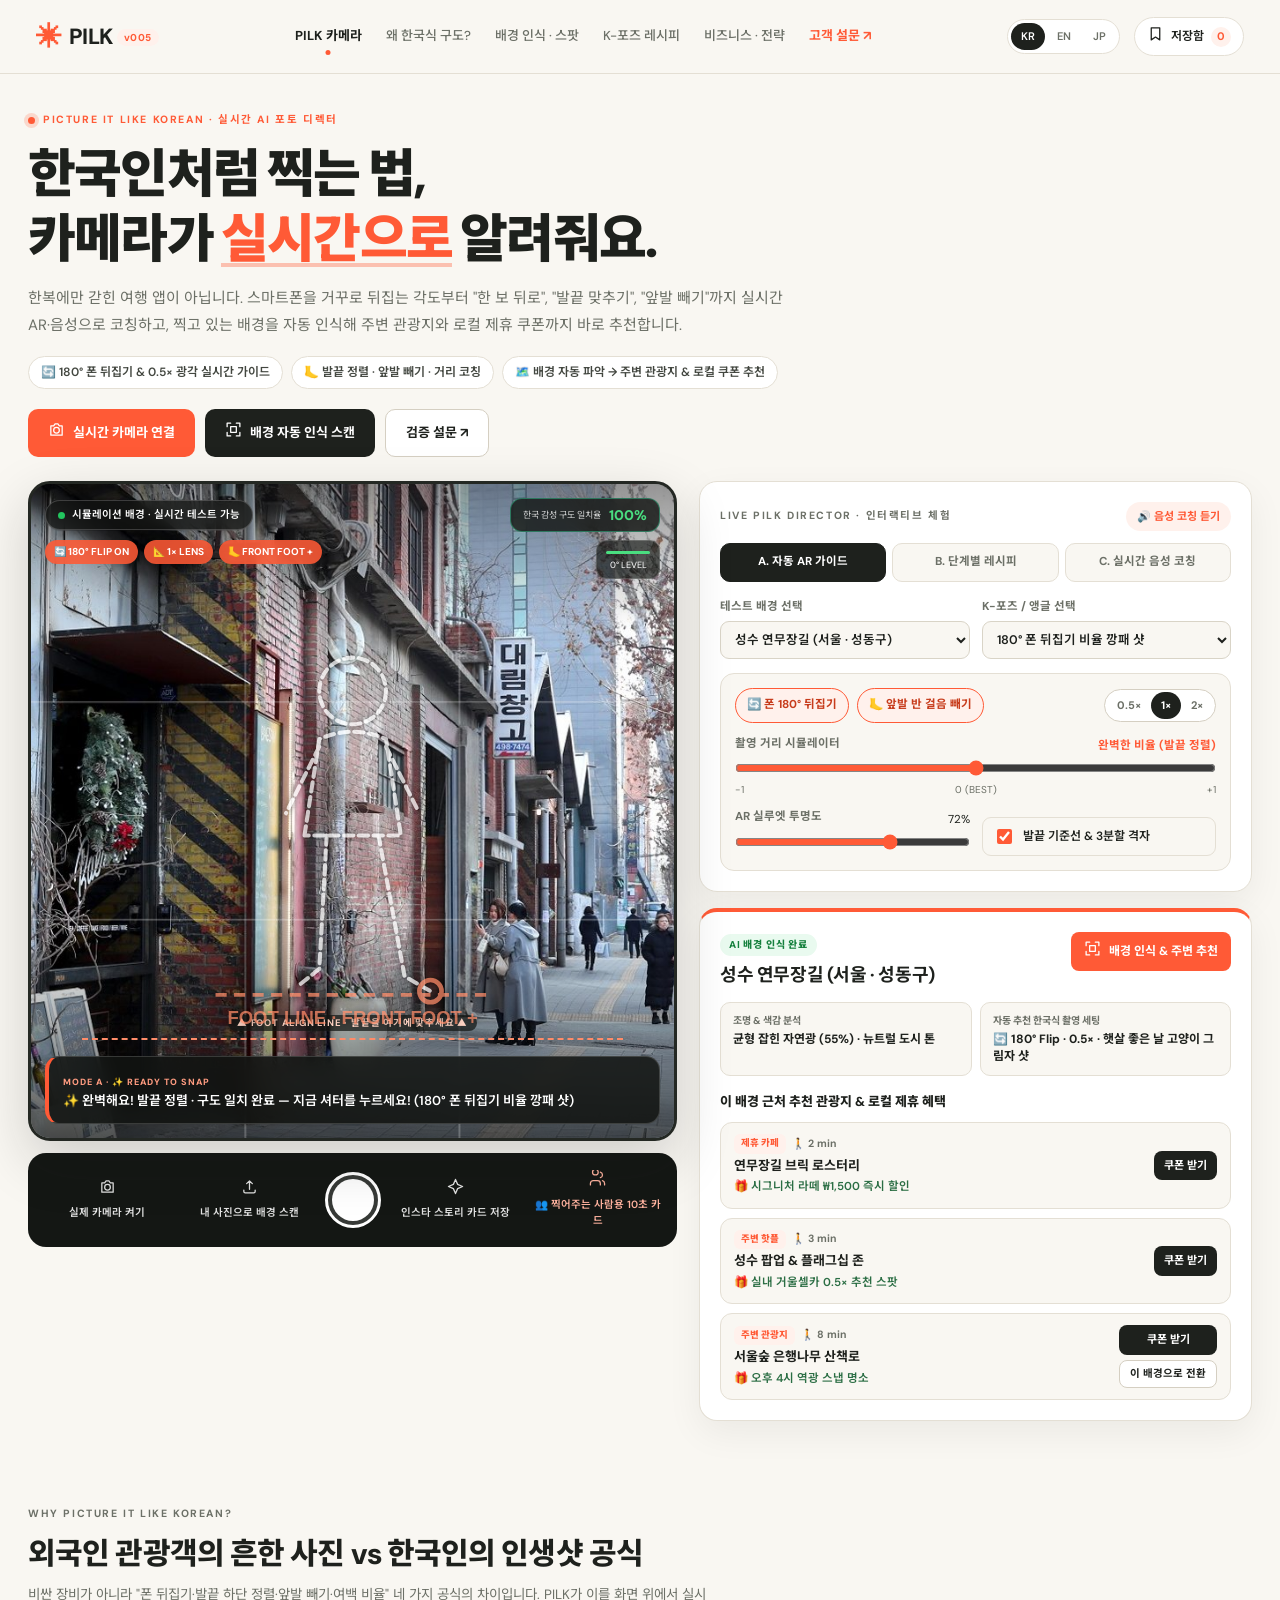
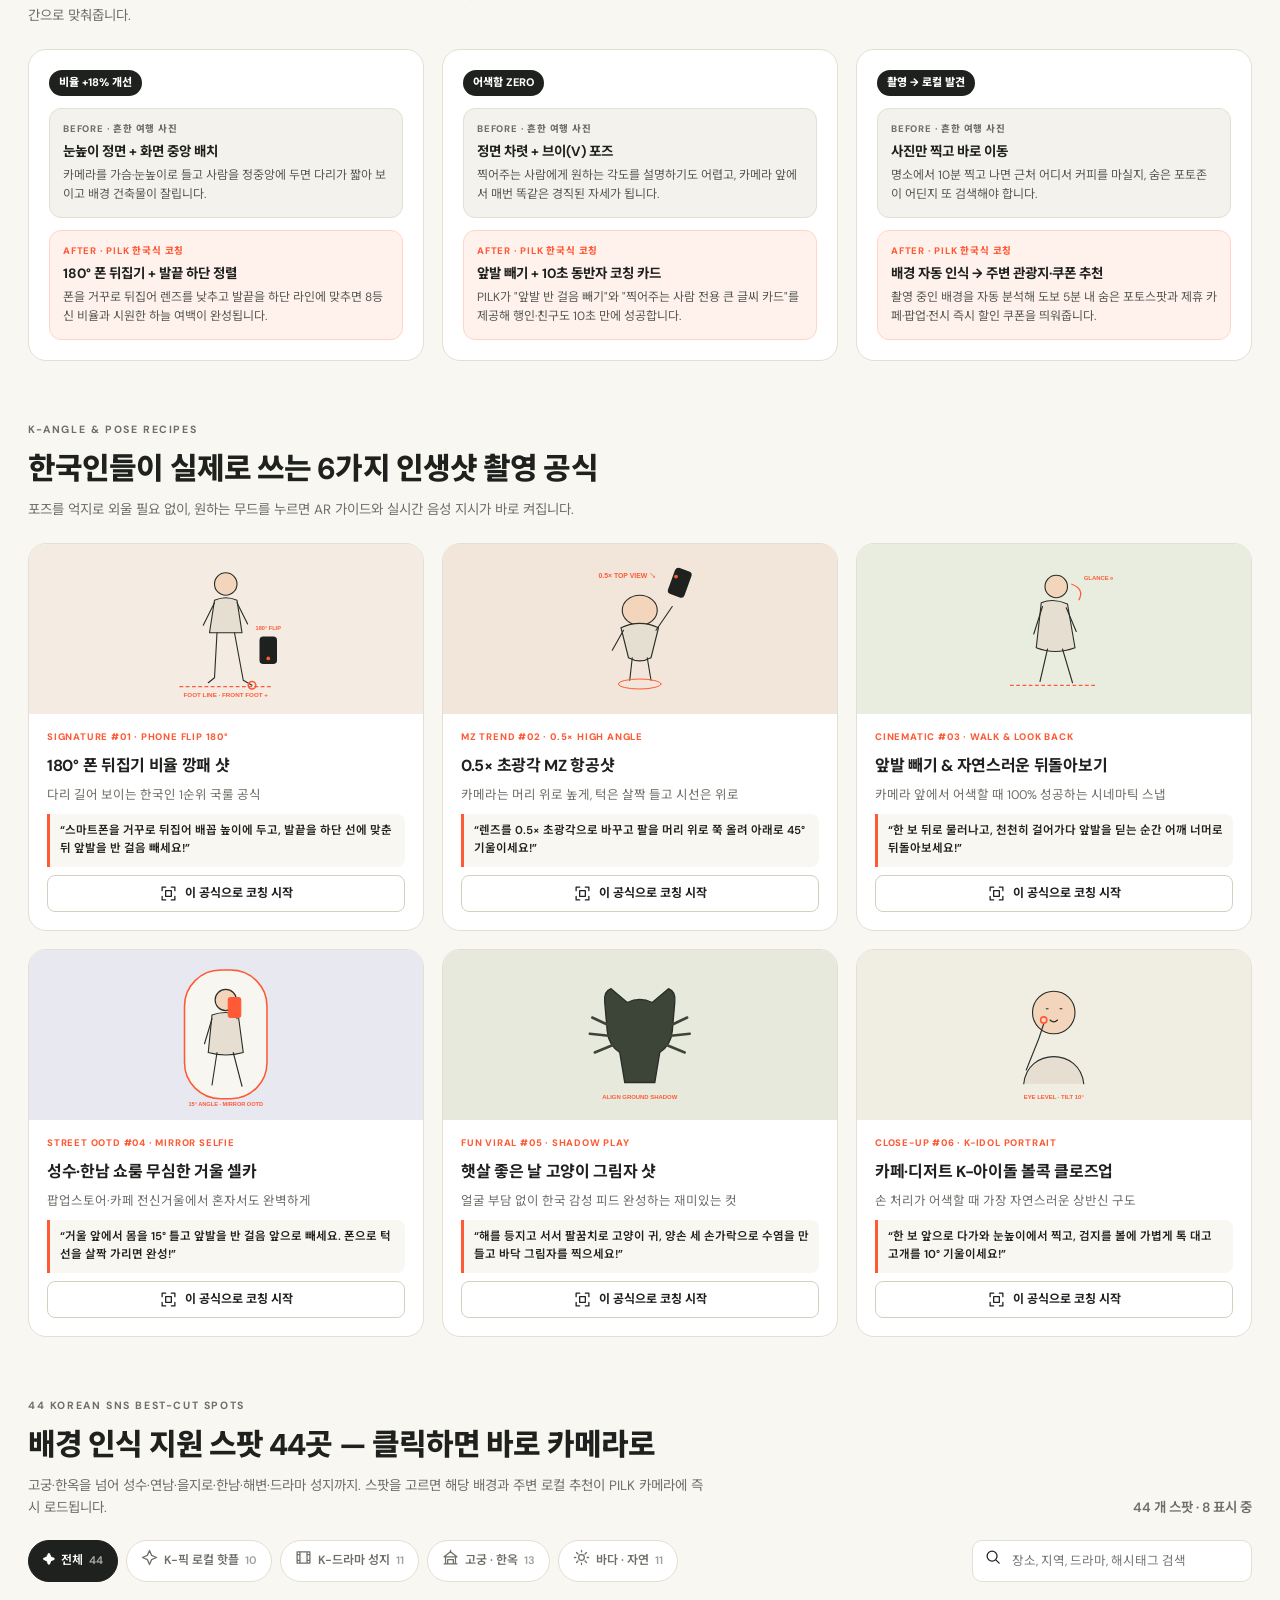
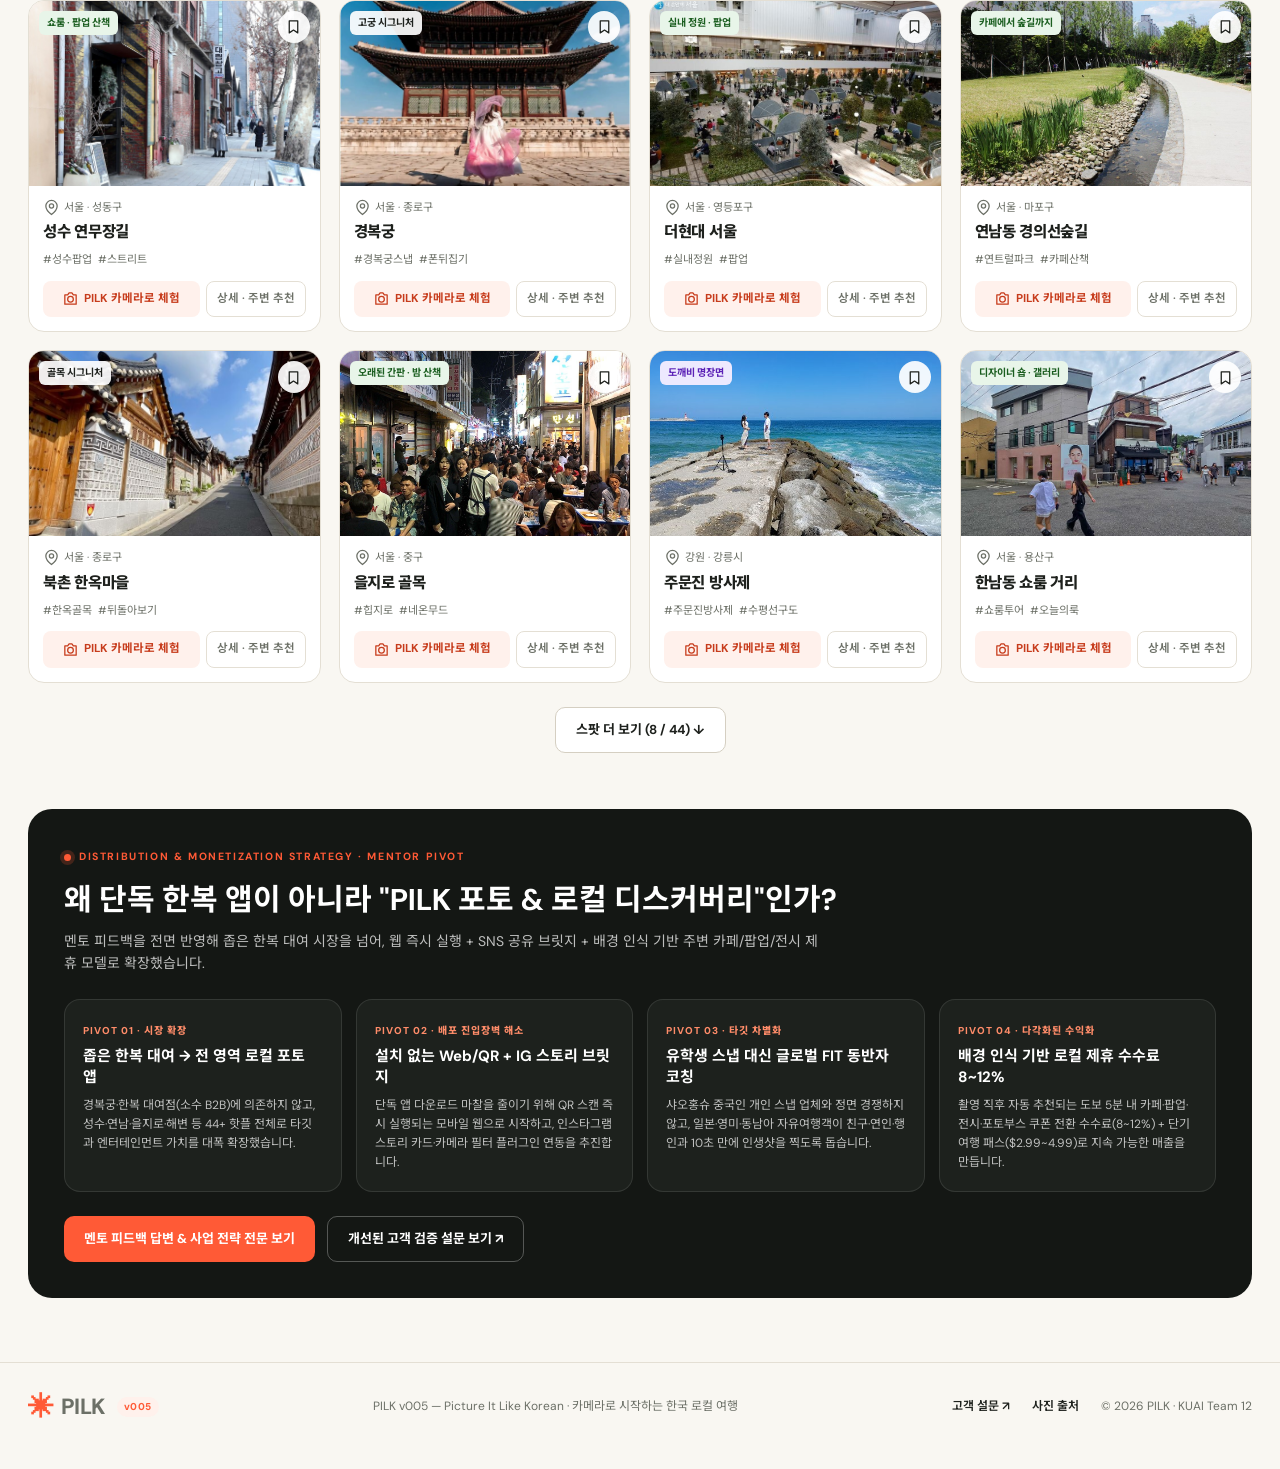
==== v005/index.html @ 1a2bab14 "Add v003, v004, and PILK v005 (mentor feedback pivot)" ====
<!DOCTYPE html>
<html lang="ko">
<head>
  <meta charset="UTF-8">
  <meta name="viewport" content="width=device-width, initial-scale=1">
  <meta name="theme-color" content="#f9f7f2">
  <meta name="description" content="PILK (Picture It Like Korean) — 스마트폰 180° 뒤집기, 한 보 뒤로, 발끝 정렬, 앞발 빼기까지 실시간 AR·음성 코칭 및 배경 자동 인식 기반 주변 관광지·로컬 쿠폰 추천 포토 앱.">
  <title>PILK v005 — Picture It Like Korean · 실시간 한국식 포토 디렉터</title>
  <link rel="preconnect" href="https://fonts.googleapis.com">
  <link rel="preconnect" href="https://fonts.gstatic.com" crossorigin>
  <link href="https://fonts.googleapis.com/css2?family=DM+Sans:wght@400;500;600;700;800&family=Noto+Sans+JP:wght@400;500;600;700&family=Noto+Sans+KR:wght@400;500;600;700;800;900&display=swap" rel="stylesheet">
  <link rel="stylesheet" href="style.css">
</head>
<body>

<header class="header">
  <a href="#" class="brand" aria-label="PILK home">
    <span class="brand-mark">✳</span>
    <span class="brand-text">PILK<span class="brand-version">v005</span></span>
  </a>
  <nav class="desktop-nav" aria-label="Primary">
    <a href="#director" class="active" data-t="navDirector"></a>
    <a href="#compare" data-t="navCompare"></a>
    <a href="#discover" data-t="navDiscover"></a>
    <a href="#recipes" data-t="navRecipes"></a>
    <a href="#ecosystem" data-t="navEcosystem"></a>
    <a href="survey.html" class="nav-accent" data-t="navSurvey"></a>
  </nav>
  <div class="header-right">
    <div class="lang-switch" role="group" aria-label="Language">
      <button type="button" id="lang-ko" class="selected" aria-pressed="true">KR</button>
      <button type="button" id="lang-en" aria-pressed="false">EN</button>
      <button type="button" id="lang-ja" aria-pressed="false">JP</button>
    </div>
    <button type="button" class="saved-btn" id="openSaved">
      <span data-icon="bookmark"></span>
      <span data-t="myFrames"></span>
      <span class="badge-count" id="saveCount">0</span>
    </button>
  </div>
</header>

<main>
  <!-- HERO INTRO -->
  <section class="hero-intro">
    <div class="hero-copy">
      <div class="eyebrow"><span class="dot-live"></span><span data-t="heroEyebrow"></span></div>
      <h1 data-t="heroTitle"></h1>
      <p class="hero-desc" data-t="heroDesc"></p>
      <div class="hero-pills">
        <span class="hero-pill" data-t="heroPitch1"></span>
        <span class="hero-pill" data-t="heroPitch2"></span>
        <span class="hero-pill" data-t="heroPitch3"></span>
      </div>
      <div class="hero-cta-row">
        <button type="button" class="btn primary" id="heroStartCamBtn">
          <span data-icon="camera"></span><span data-t="ctaStartCam"></span>
        </button>
        <button type="button" class="btn dark" id="heroScanBtn">
          <span data-icon="scan"></span><span data-t="ctaScanBg"></span>
        </button>
        <a class="btn outline" href="survey.html" data-t="ctaSurvey"></a>
      </div>
    </div>
  </section>

  <!-- CORE PRODUCT: LIVE PILK CAMERA DIRECTOR & AUTO BACKGROUND SCANNER -->
  <section class="director-section" id="director">
    <div class="director-grid">
      <!-- LEFT: DARK VIEWFINDER STAGE -->
      <div class="viewfinder-wrap">
        <div class="viewfinder-stage" id="viewfinderStage">
          <img id="stageBgImg" src="assets/places/seongsu.jpg" alt="Active Korean spot scene">
          <video id="stageVideo" autoplay playsinline muted></video>

          <!-- 3x3 Grid & Foot Align Line -->
          <div class="vf-grid" id="vfGrid"></div>
          <div class="vf-foot-line" id="vfFootLine">
            <span>▲ FOOT ALIGN LINE · 발끝을 여기에 맞추세요 ▲</span>
          </div>

          <!-- AR Pose Silhouette Overlay -->
          <div class="vf-overlay" id="vfOverlay"></div>

          <!-- AI Scan Laser Animation -->
          <div class="vf-scan-laser hidden" id="vfScanLaser"></div>

          <!-- Top HUD Bar -->
          <div class="vf-top-hud">
            <div class="vf-status-pill" id="vfStatusPill">
              <span class="pulse-dot"></span>
              <span id="vfStatusText" data-t="demoBadge"></span>
            </div>
            <div class="vf-match-pill" id="vfMatchPill">
              <small data-t="kMatchLabel"></small>
              <strong id="vfMatchScore">94%</strong>
            </div>
          </div>

          <!-- Active Camera Setting Chips -->
          <div class="vf-setting-chips">
            <span class="vf-chip" id="vfFlipChip">🔄 180° FLIP ON</span>
            <span class="vf-chip" id="vfLensChip">📐 1× LENS</span>
            <span class="vf-chip" id="vfFootChip">🦶 FRONT FOOT +</span>
          </div>

          <!-- Horizon / Gyro Level Indicator -->
          <div class="vf-leveler" id="vfLeveler" aria-hidden="true">
            <div class="vf-level-bar" id="vfLevelBar"></div>
            <span id="vfTiltReadout">0° LEVEL</span>
          </div>

          <!-- Live Micro-Directive Floating Banner -->
          <div class="vf-directive-bar" id="vfDirectiveBar">
            <span class="vf-dir-tag" id="vfDirTag">LIVE COACH</span>
            <p id="vfDirText"></p>
          </div>

          <!-- Mode B: Step Cards Overlay inside Viewfinder (visible in Mode B) -->
          <div class="vf-mode-b-strip hidden" id="vfModeBStrip"></div>

          <!-- Helper Mode (10-second big card for companion/stranger) -->
          <div class="vf-helper-card hidden" id="vfHelperCard">
            <div class="helper-badge">PILK · 10s PHOTOGRAPHER GUIDE</div>
            <h3 data-t="helperModeTitle"></h3>
            <div class="helper-steps" id="vfHelperSteps"></div>
            <button type="button" class="btn primary" id="closeHelperBtn" data-t="helperModeClose"></button>
          </div>
        </div>

        <!-- Viewfinder Bottom Dock -->
        <div class="vf-dock">
          <button type="button" class="dock-btn" id="toggleCamBtn">
            <span data-icon="camera"></span><span id="toggleCamLabel" data-t="connectCam"></span>
          </button>
          <label class="dock-btn" for="uploadSceneInput">
            <span data-icon="upload"></span><span data-t="uploadBgBtn"></span>
          </label>
          <input type="file" id="uploadSceneInput" accept="image/jpeg,image/png,image/webp" class="sr-only">
          <button type="button" class="shutter-btn" id="shutterBtn" aria-label="Capture photo">
            <span></span>
          </button>
          <button type="button" class="dock-btn" id="exportStoryBtn">
            <span data-icon="spark"></span><span data-t="snapStoryBtn"></span>
          </button>
          <button type="button" class="dock-btn accent" id="helperModeBtn">
            <span data-icon="users"></span><span data-t="helperModeBtn"></span>
          </button>
        </div>
        <p class="vf-privacy-note" id="camErrorMsg" role="status"></p>
      </div>

      <!-- RIGHT: CONTROLS + AUTO BACKGROUND RECOGNITION PANEL -->
      <div class="director-panel">
        <!-- Mode A / B / C Switcher (Never disconnects live camera!) -->
        <div class="panel-card">
          <div class="panel-header-row">
            <span class="eyebrow muted" data-t="studioEyebrow"></span>
            <button type="button" class="mini-btn" id="speakCueBtn" data-t="speakCueBtn"></button>
          </div>
          <div class="mode-tabs" role="tablist">
            <button type="button" class="mode-tab selected" data-mode="A" data-t="modeA"></button>
            <button type="button" class="mode-tab" data-mode="B" data-t="modeB"></button>
            <button type="button" class="mode-tab" data-mode="C" data-t="modeC"></button>
          </div>

          <!-- Quick Scene & Recipe Selectors -->
          <div class="control-row-2">
            <div class="field">
              <label for="quickSceneSelect" data-t="sceneSelectLabel"></label>
              <select id="quickSceneSelect"></select>
            </div>
            <div class="field">
              <label for="recipeSelect" data-t="poseSelectLabel"></label>
              <select id="recipeSelect"></select>
            </div>
          </div>

          <!-- Interactive Korean Framing Simulators (Mentor's Exact Micro-Directives!) -->
          <div class="sim-controls">
            <div class="sim-chip-row">
              <button type="button" class="toggle-chip active" id="btnFlip180">
                🔄 <span data-t="flipToggle"></span>
              </button>
              <button type="button" class="toggle-chip active" id="btnFrontFoot">
                🦶 <span data-t="frontFootToggle"></span>
              </button>
              <div class="lens-group" role="group" aria-label="Lens">
                <button type="button" class="lens-btn" data-lens="0.5×">0.5×</button>
                <button type="button" class="lens-btn selected" data-lens="1×">1×</button>
                <button type="button" class="lens-btn" data-lens="2×">2×</button>
              </div>
            </div>

            <div class="field">
              <div class="label-between">
                <label for="distSlider" data-t="distLabel"></label>
                <span class="dist-status" id="distStatusText"></span>
              </div>
              <input type="range" id="distSlider" min="-1" max="1" step="1" value="0">
              <div class="range-marks">
                <span>−1</span><span>0 (BEST)</span><span>+1</span>
              </div>
            </div>

            <div class="control-row-2 compact">
              <div class="field">
                <div class="label-between">
                  <label for="opacitySlider" data-t="opacityLabel"></label>
                  <span id="opacityVal">72%</span>
                </div>
                <input type="range" id="opacitySlider" min="15" max="100" value="72">
              </div>
              <label class="check-inline">
                <input type="checkbox" id="gridToggle" checked>
                <span data-t="gridLabel"></span>
              </label>
            </div>
          </div>
        </div>

        <!-- AI BACKGROUND RECOGNITION -> NEARBY ATTRACTIONS & LOCAL PARTNER COUPONS -->
        <div class="panel-card scan-card" id="scanCard">
          <div class="scan-card-top">
            <div>
              <span class="scan-badge" id="scanBadge" data-t="scanDetectedBadge"></span>
              <h3 id="scanSpotTitle"></h3>
            </div>
            <button type="button" class="btn primary sm" id="runScanBtn">
              <span data-icon="scan"></span><span data-t="scanNowBtn"></span>
            </button>
          </div>
          <div class="scan-metrics" id="scanMetrics"></div>
          <div class="nearby-block">
            <h4 data-t="scanNearbyTitle"></h4>
            <div class="nearby-list" id="nearbyList"></div>
          </div>
        </div>
      </div>
    </div>
  </section>

  <!-- SECTION 2: BEFORE VS AFTER (WHY KOREAN PHOTO STYLE?) -->
  <section class="section" id="compare">
    <div class="section-head">
      <div>
        <div class="eyebrow muted" data-t="compareEyebrow"></div>
        <h2 data-t="compareTitle"></h2>
        <p data-t="compareDesc"></p>
      </div>
    </div>
    <div class="compare-grid" id="compareGrid"></div>
  </section>

  <!-- SECTION 3: K-ANGLE & POSE RECIPES -->
  <section class="section" id="recipes">
    <div class="section-head">
      <div>
        <div class="eyebrow muted" data-t="recipesEyebrow"></div>
        <h2 data-t="recipesTitle"></h2>
        <p data-t="recipesDesc"></p>
      </div>
    </div>
    <div class="recipe-grid" id="recipeGrid"></div>
  </section>

  <!-- SECTION 4: 44 SCENE-SUPPORTED KOREAN SPOTS -->
  <section class="section" id="discover">
    <div class="section-head">
      <div>
        <div class="eyebrow muted" data-t="discoverEyebrow"></div>
        <h2 data-t="discoverTitle"></h2>
        <p data-t="discoverDesc"></p>
      </div>
      <p class="catalog-meta" id="catalogCount" aria-live="polite"></p>
    </div>

    <div class="filter-bar">
      <div class="filter-chips">
        <button type="button" class="chip selected" data-filter="all">✦ <span data-t="filterAll"></span></button>
        <button type="button" class="chip" data-filter="local"><span data-icon="spark"></span><span data-t="filterLocal"></span></button>
        <button type="button" class="chip" data-filter="drama"><span data-icon="film"></span><span data-t="filterDrama"></span></button>
        <button type="button" class="chip" data-filter="heritage"><span data-icon="palace"></span><span data-t="filterHeritage"></span></button>
        <button type="button" class="chip" data-filter="nature"><span data-icon="sun"></span><span data-t="filterNature"></span></button>
      </div>
      <label class="search-box">
        <span data-icon="search"></span>
        <input id="searchInput" type="search" data-placeholder="searchPlaceholder">
      </label>
    </div>

    <div class="spot-grid" id="spotGrid"></div>
    <div class="load-more-wrap">
      <button type="button" class="btn outline" id="loadMoreBtn"></button>
    </div>
    <div class="empty-state hidden" id="emptySearch" data-t="emptySearch"></div>
  </section>

  <!-- SECTION 5: MENTOR PIVOT & BUSINESS ECOSYSTEM -->
  <section class="section" id="ecosystem">
    <div class="eco-banner">
      <div class="eco-head">
        <div class="eyebrow"><span class="dot-live"></span><span data-t="ecoEyebrow"></span></div>
        <h2 data-t="ecoTitle"></h2>
        <p data-t="ecoDesc"></p>
      </div>
      <div class="eco-cards" id="ecoCards"></div>
      <div class="eco-actions">
        <button type="button" class="btn primary" id="openStrategyModalBtn" data-t="ecoBtnDoc"></button>
        <a class="btn outline" href="survey.html" data-t="ecoBtnSurvey"></a>
      </div>
    </div>
  </section>
</main>

<footer>
  <a class="brand" href="#"><span class="brand-mark">✳</span> PILK<span class="brand-version">v005</span></a>
  <span class="footer-note" data-t="footerLine"></span>
  <div class="footer-links">
    <a href="survey.html" data-t="navSurvey"></a>
    <button type="button" id="openCreditsBtn" data-t="creditsBtn"></button>
    <span>© 2026 PILK · KUAI Team 12</span>
  </div>
</footer>

<nav class="mobile-nav" aria-label="Mobile Navigation">
  <a href="#director"><span data-icon="camera"></span><span>PILK</span></a>
  <a href="#discover"><span data-icon="search"></span><span data-t="filterAll"></span></a>
  <button type="button" id="mobileScanBtn" class="mobile-cta"><span data-icon="scan"></span><span>SCAN</span></button>
  <a href="#recipes"><span data-icon="spark"></span><span>K-POSE</span></a>
  <a href="survey.html"><span data-icon="check"></span><span>SURVEY</span></a>
</nav>

<dialog id="modal">
  <button type="button" class="modal-close" id="closeModal" aria-label="Close">✕</button>
  <div id="modalContent"></div>
</dialog>

<div id="toast" role="status" aria-live="polite"></div>

<script src="spots-data.js"></script>
<script src="pilk-data.js"></script>
<script src="app.js"></script>
</body>
</html>
---- v005/style.css ----
/* PILK v005 — Picture It Like Korean (Camera-First Editorial UI) */
:root {
  --bg: #f9f7f2;
  --surface: #ffffff;
  --surface-soft: #f2efe7;
  --dark: #141714;
  --dark-card: #1d211d;
  --ink: #1e211d;
  --muted: #6c7067;
  --line: #e4dfd4;
  --coral: #ff5a36;
  --coral-hover: #e54724;
  --coral-soft: #fff1ec;
  --mint: #22c55e;
  --mint-soft: #e9faef;
  --radius: 18px;
  --shadow: 0 12px 36px rgba(20, 23, 20, 0.06);
}

* { box-sizing: border-box; }
html { scroll-behavior: smooth; scroll-padding-top: 84px; }
body {
  margin: 0;
  background: var(--bg);
  color: var(--ink);
  font-family: 'DM Sans', 'Noto Sans KR', 'Noto Sans JP', -apple-system, BlinkMacSystemFont, sans-serif;
  font-size: 14px;
  line-height: 1.6;
  -webkit-font-smoothing: antialiased;
}
button, input, select { font: inherit; color: inherit; }
button { border: 0; background: none; cursor: pointer; }
a { color: inherit; text-decoration: none; }
:focus-visible { outline: 2px solid var(--coral); outline-offset: 3px; }
.hidden { display: none !important; }
.sr-only {
  position: absolute !important; width: 1px; height: 1px;
  overflow: hidden; clip: rect(0, 0, 0, 0); white-space: nowrap;
}

svg.icon {
  width: 17px; height: 17px; fill: none; stroke: currentColor;
  stroke-width: 1.8; stroke-linecap: round; stroke-linejoin: round;
  flex-shrink: 0;
}

/* HEADER */
.header {
  position: sticky; top: 0; z-index: 30;
  height: 74px; padding: 0 36px;
  background: rgba(249, 247, 242, 0.92);
  backdrop-filter: blur(12px);
  border-bottom: 1px solid var(--line);
  display: flex; align-items: center; justify-content: space-between; gap: 20px;
}
.brand {
  display: inline-flex; align-items: center; gap: 8px;
  font-size: 22px; font-weight: 800; letter-spacing: -0.8px; white-space: nowrap;
}
.brand-mark { color: var(--coral); font-size: 26px; line-height: 1; }
.brand-version {
  font-size: 10px; font-weight: 700; letter-spacing: 0.4px;
  background: var(--coral-soft); color: var(--coral);
  padding: 2px 7px; border-radius: 99px; margin-left: 5px; vertical-align: middle;
}
.desktop-nav { display: flex; align-items: center; gap: 24px; }
.desktop-nav a {
  font-size: 13px; font-weight: 500; color: var(--muted);
  padding: 6px 0; position: relative; transition: color 0.15s;
}
.desktop-nav a:hover, .desktop-nav a.active { color: var(--ink); font-weight: 700; }
.desktop-nav a.active::after {
  content: ''; position: absolute; left: 50%; bottom: -2px; transform: translateX(-50%);
  width: 5px; height: 5px; border-radius: 50%; background: var(--coral);
}
.desktop-nav a.nav-accent { color: var(--coral); font-weight: 700; }

.header-right { display: flex; align-items: center; gap: 14px; }
.lang-switch {
  display: flex; border: 1px solid var(--line); border-radius: 99px;
  padding: 3px; background: var(--surface); gap: 2px;
}
.lang-switch button {
  font-size: 11px; font-weight: 600; padding: 5px 10px;
  border-radius: 99px; color: var(--muted);
}
.lang-switch button.selected { background: var(--ink); color: #fff; }
.saved-btn {
  display: inline-flex; align-items: center; gap: 7px;
  padding: 7px 12px; border-radius: 99px;
  background: var(--surface); border: 1px solid var(--line);
  font-size: 12px; font-weight: 600;
}
.badge-count {
  min-width: 20px; height: 20px; border-radius: 99px;
  background: var(--coral-soft); color: var(--coral);
  display: grid; place-items: center; font-size: 11px; font-weight: 700; padding: 0 5px;
}

/* MAIN CONTAINER */
main { max-width: 1320px; margin: 0 auto; padding: 0 28px 64px; }

/* BUTTONS */
.btn {
  display: inline-flex; align-items: center; justify-content: center; gap: 8px;
  padding: 12px 20px; border-radius: 10px; font-size: 13px; font-weight: 700;
  transition: transform 0.15s, background 0.15s, border-color 0.15s; white-space: nowrap;
}
.btn:hover { transform: translateY(-1px); }
.btn.sm { padding: 8px 13px; font-size: 12px; border-radius: 8px; }
.btn.primary { background: var(--coral); color: #fff; }
.btn.primary:hover { background: var(--coral-hover); }
.btn.dark { background: var(--ink); color: #fff; }
.btn.dark:hover { background: #2d322c; }
.btn.outline { background: var(--surface); border: 1px solid #d5cfc2; color: var(--ink); }
.btn.outline:hover { border-color: var(--ink); }
.mini-btn {
  font-size: 11px; font-weight: 700; color: var(--coral);
  background: var(--coral-soft); padding: 6px 11px; border-radius: 99px;
}

/* EYEBROW & HEADINGS */
.eyebrow {
  display: inline-flex; align-items: center; gap: 8px;
  font-size: 10.5px; font-weight: 700; letter-spacing: 1.6px;
  color: var(--coral); text-transform: uppercase;
}
.eyebrow.muted { color: var(--muted); }
.dot-live {
  width: 7px; height: 7px; border-radius: 50%; background: var(--coral);
  box-shadow: 0 0 0 4px rgba(255, 90, 54, 0.2);
}

/* HERO INTRO */
.hero-intro { padding: 34px 0 24px; }
.hero-copy { max-width: 880px; }
.hero-copy h1 {
  font-size: clamp(32px, 4.2vw, 52px); font-weight: 900;
  line-height: 1.24; letter-spacing: -1.8px; margin: 12px 0 14px;
}
.hero-copy h1 em {
  font-style: normal; color: var(--coral);
  text-decoration: underline; text-decoration-color: rgba(255, 90, 54, 0.35);
  text-underline-offset: 6px; text-decoration-thickness: 4px;
}
.hero-desc {
  color: var(--muted); font-size: 15px; line-height: 1.75; margin: 0 0 18px; max-width: 760px;
}
.hero-pills { display: flex; flex-wrap: wrap; gap: 8px; margin-bottom: 20px; }
.hero-pill {
  background: var(--surface); border: 1px solid var(--line);
  padding: 6px 12px; border-radius: 99px; font-size: 12px; font-weight: 600; color: #434740;
}
.hero-cta-row { display: flex; flex-wrap: wrap; gap: 10px; }

/* CORE DIRECTOR STUDIO */
.director-section { padding-bottom: 24px; }
.director-grid {
  display: grid; grid-template-columns: minmax(0, 1.08fr) minmax(0, 0.92fr);
  gap: 22px; align-items: start;
}

/* VIEWFINDER STAGE */
.viewfinder-wrap { position: sticky; top: 90px; }
.viewfinder-stage {
  position: relative; width: 100%; aspect-ratio: 4 / 5; max-height: 660px;
  border-radius: 22px; overflow: hidden; background: var(--dark);
  box-shadow: 0 20px 55px rgba(20, 23, 20, 0.18);
  border: 3px solid #242823;
}
.viewfinder-stage > img,
.viewfinder-stage > video {
  position: absolute; inset: 0; width: 100%; height: 100%;
  object-fit: cover; transition: transform 0.25s ease;
}
.viewfinder-stage > video { display: none; }
.viewfinder-stage::after {
  content: ''; position: absolute; inset: 0; pointer-events: none;
  background: linear-gradient(180deg, rgba(0,0,0,0.42) 0%, transparent 22%, transparent 68%, rgba(0,0,0,0.68) 100%);
}

/* Grid & Foot Line */
.vf-grid {
  position: absolute; inset: 0; z-index: 2; pointer-events: none;
  background:
    linear-gradient(to right, transparent 33.1%, rgba(255,255,255,0.28) 33.3%, transparent 33.6%, transparent 66.4%, rgba(255,255,255,0.28) 66.6%, transparent 66.9%),
    linear-gradient(to bottom, transparent 33.1%, rgba(255,255,255,0.28) 33.3%, transparent 33.6%, transparent 66.4%, rgba(255,255,255,0.28) 66.6%, transparent 66.9%);
}
.vf-foot-line {
  position: absolute; left: 8%; right: 8%; bottom: 15%; z-index: 3;
  border-bottom: 2px dashed #ff8c69; text-align: center; pointer-events: none;
  padding-bottom: 5px;
}
.vf-foot-line span {
  background: rgba(20, 23, 20, 0.72); color: #ffd4c4;
  padding: 2px 9px; border-radius: 99px; font-size: 9.5px; font-weight: 700; letter-spacing: 0.8px;
}

/* AR Overlay */
.vf-overlay {
  position: absolute; left: 16%; right: 16%; top: 18%; bottom: 14%;
  z-index: 3; pointer-events: none; opacity: 0.72;
  transition: transform 0.25s ease, opacity 0.15s ease;
}
.vf-overlay svg { width: 100%; height: 100%; filter: drop-shadow(0 0 3px rgba(0,0,0,0.65)); }

/* AI Scan Laser */
.vf-scan-laser {
  position: absolute; left: 0; right: 0; height: 4px; z-index: 6;
  background: linear-gradient(90deg, transparent, #34d399, #ff5a36, #34d399, transparent);
  box-shadow: 0 0 24px 6px rgba(52, 211, 153, 0.55);
  animation: scanSweep 1.1s ease-in-out infinite;
}
@keyframes scanSweep {
  0% { top: 6%; }
  50% { top: 90%; }
  100% { top: 6%; }
}

/* Top HUD */
.vf-top-hud {
  position: absolute; top: 14px; left: 14px; right: 14px; z-index: 5;
  display: flex; align-items: center; justify-content: space-between; gap: 10px;
}
.vf-status-pill {
  display: inline-flex; align-items: center; gap: 7px;
  background: rgba(18, 20, 18, 0.72); backdrop-filter: blur(8px);
  color: #fff; font-size: 10.5px; font-weight: 600;
  padding: 6px 12px; border-radius: 99px; border: 1px solid rgba(255,255,255,0.18);
}
.pulse-dot {
  width: 7px; height: 7px; border-radius: 50%; background: var(--mint);
}
.vf-match-pill {
  background: rgba(18, 20, 18, 0.8); backdrop-filter: blur(8px);
  color: #fff; padding: 5px 12px; border-radius: 12px;
  border: 1px solid rgba(52, 211, 153, 0.45);
  display: flex; align-items: center; gap: 8px;
}
.vf-match-pill small { font-size: 9px; opacity: 0.8; }
.vf-match-pill strong { font-size: 14px; color: #4ade80; font-weight: 800; }
.vf-match-pill.warn { border-color: rgba(255, 165, 76, 0.65); }
.vf-match-pill.warn strong { color: #fbbf24; }

/* Setting Chips */
.vf-setting-chips {
  position: absolute; top: 56px; left: 14px; z-index: 5;
  display: flex; flex-wrap: wrap; gap: 6px;
}
.vf-chip {
  font-size: 10px; font-weight: 700; padding: 4px 9px; border-radius: 99px;
  background: rgba(255, 90, 54, 0.88); color: #fff;
  backdrop-filter: blur(6px);
}
.vf-chip.off { background: rgba(255, 255, 255, 0.16); color: rgba(255,255,255,0.8); }

/* Tilt Leveler */
.vf-leveler {
  position: absolute; right: 14px; top: 56px; z-index: 5;
  background: rgba(18, 20, 18, 0.65); border: 1px solid rgba(255,255,255,0.18);
  border-radius: 10px; padding: 6px 9px; color: #fff; font-size: 9px; text-align: center;
}
.vf-level-bar {
  width: 44px; height: 3px; background: #4ade80; border-radius: 99px;
  margin: 4px auto; transition: transform 0.2s ease, background 0.2s ease;
}

/* Live Micro-Directive Bar */
.vf-directive-bar {
  position: absolute; left: 14px; right: 14px; bottom: 14px; z-index: 5;
  background: rgba(18, 20, 18, 0.86); backdrop-filter: blur(10px);
  border: 1px solid rgba(255, 255, 255, 0.16); border-left: 4px solid var(--coral);
  border-radius: 14px; padding: 12px 14px; color: #fff;
}
.vf-dir-tag {
  display: inline-block; font-size: 9px; font-weight: 800; letter-spacing: 1px;
  color: #ff9c80; margin-bottom: 3px;
}
.vf-directive-bar p { margin: 0; font-size: 13px; font-weight: 600; line-height: 1.45; }

/* Mode B Overlay Strip */
.vf-mode-b-strip {
  position: absolute; left: 14px; right: 14px; bottom: 88px; z-index: 5;
  display: grid; grid-template-columns: repeat(3, 1fr); gap: 8px;
}
.vf-step-card {
  background: rgba(255, 255, 255, 0.94); color: var(--ink);
  border-radius: 10px; padding: 8px 9px; font-size: 10.5px; line-height: 1.4;
}
.vf-step-card b { display: block; color: var(--coral); font-size: 9.5px; margin-bottom: 2px; }

/* Helper Mode Full Overlay */
.vf-helper-card {
  position: absolute; inset: 0; z-index: 8;
  background: #141714f7; color: #fff; padding: 28px 22px;
  display: flex; flex-direction: column; justify-content: center; align-items: center; text-align: center;
  gap: 16px;
}
.helper-badge {
  background: var(--coral); color: #fff; font-size: 11px; font-weight: 800;
  padding: 5px 12px; border-radius: 99px; letter-spacing: 1px;
}
.vf-helper-card h3 { margin: 0; font-size: 20px; line-height: 1.35; }
.helper-steps {
  width: 100%; background: rgba(255,255,255,0.08); border: 1px solid rgba(255,255,255,0.18);
  border-radius: 16px; padding: 18px; text-align: left;
  font-size: 16px; font-weight: 700; line-height: 1.8; white-space: pre-line;
}

/* Viewfinder Bottom Dock */
.vf-dock {
  margin-top: 12px; background: var(--dark); color: #fff;
  border-radius: 18px; padding: 10px 12px;
  display: grid; grid-template-columns: 1fr 1fr auto 1fr 1fr; align-items: center; gap: 8px;
}
.dock-btn {
  display: flex; flex-direction: column; align-items: center; justify-content: center; gap: 4px;
  font-size: 10.5px; font-weight: 600; color: rgba(255,255,255,0.88);
  padding: 7px 4px; border-radius: 10px; text-align: center; cursor: pointer;
  transition: background 0.15s;
}
.dock-btn:hover { background: rgba(255,255,255,0.1); }
.dock-btn.accent { color: #ffb39f; }
.shutter-btn {
  width: 56px; height: 56px; border-radius: 50%;
  border: 3px solid #fff; padding: 4px; background: rgba(255,255,255,0.15);
  transition: transform 0.12s;
}
.shutter-btn span { display: block; width: 100%; height: 100%; border-radius: 50%; background: #fff; }
.shutter-btn:active { transform: scale(0.92); }
.vf-privacy-note {
  margin: 8px 4px 0; font-size: 11.5px; color: var(--coral); min-height: 16px;
}

/* RIGHT DIRECTOR PANEL */
.director-panel { display: grid; gap: 16px; }
.panel-card {
  background: var(--surface); border: 1px solid var(--line);
  border-radius: var(--radius); padding: 20px; box-shadow: var(--shadow);
}
.panel-header-row {
  display: flex; align-items: center; justify-content: space-between; gap: 10px; margin-bottom: 12px;
}
.mode-tabs {
  display: grid; grid-template-columns: repeat(3, 1fr); gap: 6px; margin-bottom: 16px;
}
.mode-tab {
  border: 1px solid var(--line); border-radius: 10px; padding: 9px 6px;
  font-size: 11.5px; font-weight: 700; color: var(--muted); background: var(--bg);
  text-align: center; transition: all 0.15s;
}
.mode-tab.selected { background: var(--ink); color: #fff; border-color: var(--ink); }

.control-row-2 { display: grid; grid-template-columns: 1fr 1fr; gap: 12px; margin-bottom: 14px; }
.control-row-2.compact { align-items: end; margin-bottom: 0; margin-top: 10px; }
.field label { display: block; font-size: 11.5px; font-weight: 700; color: var(--muted); margin-bottom: 5px; }
.field select {
  width: 100%; padding: 9px 10px; border-radius: 9px;
  border: 1px solid #d9d4c7; background: var(--bg); font-size: 12.5px; font-weight: 600;
}
.field input[type="range"] { width: 100%; accent-color: var(--coral); margin: 2px 0; cursor: pointer; }
.label-between { display: flex; justify-content: space-between; align-items: center; font-size: 11.5px; }
.dist-status { font-weight: 700; color: var(--coral); font-size: 11.5px; }
.range-marks { display: flex; justify-content: space-between; font-size: 10px; color: var(--muted); }
.check-inline {
  display: flex; align-items: center; gap: 8px;
  font-size: 12px; font-weight: 600; color: var(--ink); padding: 8px 10px;
  background: var(--bg); border-radius: 9px; border: 1px solid var(--line); cursor: pointer;
}
.check-inline input { accent-color: var(--coral); width: 15px; height: 15px; }

.sim-controls {
  background: var(--bg); border: 1px solid var(--line);
  border-radius: 14px; padding: 14px;
}
.sim-chip-row { display: flex; flex-wrap: wrap; align-items: center; gap: 8px; margin-bottom: 12px; }
.toggle-chip {
  padding: 7px 11px; border-radius: 99px; font-size: 11.5px; font-weight: 700;
  border: 1px solid #d5cfc2; background: var(--surface); color: var(--muted);
}
.toggle-chip.active { background: var(--coral-soft); border-color: var(--coral); color: #c73c1c; }
.lens-group {
  margin-left: auto; display: flex; background: var(--surface);
  border: 1px solid #d5cfc2; border-radius: 99px; padding: 2px;
}
.lens-btn { padding: 5px 10px; border-radius: 99px; font-size: 11px; font-weight: 700; color: var(--muted); }
.lens-btn.selected { background: var(--ink); color: #fff; }

/* AI SCENE SCAN & NEARBY RECOMMENDATIONS CARD */
.scan-card { border-top: 4px solid var(--coral); }
.scan-card-top {
  display: flex; align-items: flex-start; justify-content: space-between; gap: 12px; margin-bottom: 12px;
}
.scan-badge {
  display: inline-block; font-size: 10px; font-weight: 800; letter-spacing: 0.8px;
  background: var(--mint-soft); color: #15803d; padding: 3px 9px; border-radius: 99px; margin-bottom: 5px;
}
.scan-card-top h3 { margin: 0; font-size: 18px; letter-spacing: -0.4px; }
.scan-metrics {
  display: grid; grid-template-columns: 1fr 1fr; gap: 8px; margin-bottom: 16px;
}
.metric-box {
  background: var(--bg); border: 1px solid var(--line); border-radius: 10px; padding: 10px 12px;
}
.metric-box small { display: block; font-size: 10px; color: var(--muted); font-weight: 700; margin-bottom: 2px; }
.metric-box b { font-size: 12px; color: var(--ink); line-height: 1.4; display: block; }

.nearby-block h4 { margin: 0 0 10px; font-size: 13px; font-weight: 800; color: var(--ink); }
.nearby-list { display: grid; gap: 9px; }
.nearby-item {
  display: flex; align-items: center; justify-content: space-between; gap: 10px;
  background: var(--bg); border: 1px solid var(--line); border-radius: 12px; padding: 11px 13px;
}
.nearby-meta { min-width: 0; }
.nearby-top-line { display: flex; align-items: center; gap: 6px; flex-wrap: wrap; margin-bottom: 2px; }
.nearby-cat {
  font-size: 9.5px; font-weight: 800; padding: 2px 7px; border-radius: 6px;
  background: var(--coral-soft); color: var(--coral);
}
.nearby-walk { font-size: 10.5px; font-weight: 700; color: var(--muted); }
.nearby-item b { display: block; font-size: 13px; }
.nearby-deal { font-size: 11.5px; color: #2b6e44; font-weight: 600; margin-top: 2px; }
.nearby-actions { display: flex; flex-direction: column; gap: 5px; flex-shrink: 0; }
.coupon-btn {
  padding: 6px 10px; border-radius: 8px; font-size: 11px; font-weight: 700;
  background: var(--ink); color: #fff; white-space: nowrap;
}
.coupon-btn.claimed { background: var(--mint-soft); color: #15803d; border: 1px solid #86efac; }
.switch-spot-btn {
  padding: 5px 10px; border-radius: 8px; font-size: 10.5px; font-weight: 700;
  background: var(--surface); border: 1px solid #d5cfc2; color: var(--ink); white-space: nowrap;
}

/* SECTIONS */
.section { padding-top: 56px; }
.section-head {
  display: flex; justify-content: space-between; align-items: flex-end; gap: 18px;
  flex-wrap: wrap; margin-bottom: 22px;
}
.section-head h2 {
  font-size: clamp(22px, 2.5vw, 30px); font-weight: 800; letter-spacing: -0.9px; margin: 6px 0 6px;
}
.section-head p { margin: 0; color: var(--muted); font-size: 13.5px; max-width: 680px; }

/* BEFORE VS AFTER */
.compare-grid { display: grid; grid-template-columns: repeat(3, 1fr); gap: 18px; }
.compare-card {
  background: var(--surface); border: 1px solid var(--line); border-radius: var(--radius);
  padding: 20px; display: flex; flex-direction: column; gap: 12px;
}
.compare-metric {
  align-self: flex-start; font-size: 11px; font-weight: 800;
  background: var(--ink); color: #fff; padding: 4px 10px; border-radius: 99px;
}
.compare-box { border-radius: 12px; padding: 13px; }
.compare-box.before { background: #f4f2ec; border: 1px solid #e4dfd4; }
.compare-box.after { background: var(--coral-soft); border: 1px solid #ffd5c7; }
.compare-box span { display: block; font-size: 9.5px; font-weight: 800; letter-spacing: 0.8px; margin-bottom: 4px; color: var(--muted); }
.compare-box.after span { color: var(--coral); }
.compare-box b { display: block; font-size: 13.5px; margin-bottom: 4px; }
.compare-box p { margin: 0; font-size: 12px; color: #555950; line-height: 1.55; }

/* RECIPES GRID */
.recipe-grid { display: grid; grid-template-columns: repeat(3, 1fr); gap: 18px; }
.recipe-card {
  background: var(--surface); border: 1px solid var(--line); border-radius: var(--radius);
  overflow: hidden; display: flex; flex-direction: column; transition: transform 0.18s, border-color 0.18s;
}
.recipe-card:hover { transform: translateY(-3px); border-color: var(--coral); }
.recipe-art { height: 170px; display: flex; align-items: center; justify-content: center; padding: 10px; }
.recipe-art svg { height: 100%; width: auto; }
.recipe-body { padding: 16px 18px 18px; display: flex; flex-direction: column; flex: 1; gap: 8px; }
.recipe-badge { font-size: 9.5px; font-weight: 800; letter-spacing: 0.8px; color: var(--coral); }
.recipe-body h3 { margin: 0; font-size: 16px; letter-spacing: -0.3px; }
.recipe-body p { margin: 0; font-size: 12.5px; color: var(--muted); line-height: 1.55; }
.recipe-cue {
  background: var(--bg); border-left: 3px solid var(--coral); padding: 8px 10px;
  border-radius: 0 8px 8px 0; font-size: 11.5px; font-weight: 600; color: var(--ink);
}
.recipe-body .btn { margin-top: auto; width: 100%; }

/* SPOTS EXPLORER */
.filter-bar {
  display: flex; align-items: center; justify-content: space-between; gap: 14px;
  flex-wrap: wrap; margin-bottom: 18px;
}
.filter-chips { display: flex; gap: 8px; flex-wrap: wrap; }
.chip {
  display: inline-flex; align-items: center; gap: 6px;
  padding: 8px 14px; border-radius: 99px; font-size: 12px; font-weight: 600;
  border: 1px solid var(--line); background: var(--surface); color: var(--muted);
}
.chip.selected { background: var(--ink); color: #fff; border-color: var(--ink); }
.chip-count { opacity: 0.65; font-size: 11px; }
.search-box {
  display: flex; align-items: center; gap: 8px;
  background: var(--surface); border: 1px solid var(--line);
  border-radius: 10px; padding: 8px 12px; width: 280px;
}
.search-box input { border: 0; background: none; outline: none; width: 100%; font-size: 12.5px; }
.catalog-meta { margin: 0; font-size: 12px; font-weight: 600; color: var(--muted); }

.spot-grid { display: grid; grid-template-columns: repeat(4, 1fr); gap: 18px; }
.spot-card {
  background: var(--surface); border: 1px solid var(--line); border-radius: 16px;
  overflow: hidden; display: flex; flex-direction: column; transition: transform 0.18s;
}
.spot-card:hover { transform: translateY(-2px); }
.spot-img-wrap { position: relative; height: 185px; background: #e5e0d5; overflow: hidden; }
.spot-img-wrap img { width: 100%; height: 100%; object-fit: cover; display: block; transition: transform 0.35s; }
.spot-card:hover .spot-img-wrap img { transform: scale(1.04); }
.spot-badge {
  position: absolute; top: 10px; left: 10px;
  background: rgba(255,255,255,0.92); color: var(--ink);
  font-size: 10px; font-weight: 700; padding: 4px 8px; border-radius: 6px;
}
.spot-badge.local { background: #e8f5e9; color: #1b5e20; }
.spot-badge.drama { background: #ede9fe; color: #5b21b6; }
.spot-save-btn {
  position: absolute; top: 10px; right: 10px;
  width: 32px; height: 32px; border-radius: 50%;
  background: rgba(255,255,255,0.92); display: grid; place-items: center;
}
.spot-save-btn.is-saved { color: var(--coral); }
.spot-save-btn.is-saved svg { fill: rgba(255, 90, 54, 0.2); }
.spot-info { padding: 13px 14px 14px; display: flex; flex-direction: column; flex: 1; }
.spot-loc { font-size: 11px; color: var(--muted); display: flex; align-items: center; gap: 4px; }
.spot-title {
  margin: 4px 0 6px; font-size: 15.5px; font-weight: 800; letter-spacing: -0.3px;
  text-align: left; padding: 0;
}
.spot-tags { display: flex; gap: 6px; flex-wrap: wrap; font-size: 11px; color: var(--muted); margin-bottom: 12px; }
.spot-actions { margin-top: auto; display: grid; grid-template-columns: 1fr auto; gap: 6px; }
.spot-cam-btn {
  background: var(--coral-soft); color: #c73c1c; border-radius: 8px;
  padding: 8px 10px; font-size: 11.5px; font-weight: 700;
  display: inline-flex; align-items: center; justify-content: center; gap: 5px;
}
.spot-cam-btn:hover { background: var(--coral); color: #fff; }
.spot-more-btn {
  border: 1px solid var(--line); border-radius: 8px; padding: 8px 10px;
  font-size: 11.5px; font-weight: 600; color: var(--muted);
}
.load-more-wrap { text-align: center; margin-top: 24px; }
.empty-state { text-align: center; padding: 48px 20px; color: var(--muted); }

/* ECOSYSTEM / MENTOR PIVOT BANNER */
.eco-banner {
  background: var(--dark); color: #fff; border-radius: 24px; padding: 36px;
}
.eco-head p { color: rgba(255,255,255,0.72); font-size: 14px; max-width: 760px; margin: 6px 0 24px; }
.eco-head h2 { margin: 8px 0 6px; font-size: clamp(22px, 2.5vw, 30px); }
.eco-cards { display: grid; grid-template-columns: repeat(4, 1fr); gap: 14px; margin-bottom: 24px; }
.eco-card {
  background: var(--dark-card); border: 1px solid rgba(255,255,255,0.1);
  border-radius: 16px; padding: 18px;
}
.eco-card span { font-size: 10px; font-weight: 800; color: #ff8c69; letter-spacing: 1px; }
.eco-card h3 { margin: 6px 0 8px; font-size: 15px; line-height: 1.4; }
.eco-card p { margin: 0; font-size: 12px; color: rgba(255,255,255,0.72); line-height: 1.6; }
.eco-actions { display: flex; gap: 12px; flex-wrap: wrap; }
.eco-banner .btn.outline { background: transparent; color: #fff; border-color: rgba(255,255,255,0.28); }

/* FOOTER */
footer {
  max-width: 1320px; margin: 0 auto; padding: 26px 28px 44px;
  border-top: 1px solid var(--line);
  display: flex; align-items: center; justify-content: space-between; gap: 16px; flex-wrap: wrap;
  font-size: 12px; color: var(--muted);
}
.footer-links { display: flex; align-items: center; gap: 16px; flex-wrap: wrap; }
.footer-links a, .footer-links button { font-weight: 600; color: var(--ink); }

/* MOBILE NAV */
.mobile-nav { display: none; }

/* MODAL */
dialog {
  border: 0; border-radius: 20px; padding: 0; background: var(--bg); color: var(--ink);
  width: min(820px, calc(100% - 28px)); max-height: 90dvh;
  box-shadow: 0 25px 80px rgba(0,0,0,0.28);
}
dialog::backdrop { background: rgba(15, 18, 15, 0.65); backdrop-filter: blur(6px); }
.modal-close {
  position: sticky; top: 14px; float: right; margin: 14px 14px 0 0; z-index: 10;
  width: 36px; height: 36px; border-radius: 50%;
  background: rgba(255,255,255,0.92); border: 1px solid var(--line);
  font-size: 15px; font-weight: 700;
}
.modal-hero { width: 100%; height: 260px; object-fit: cover; display: block; }
.modal-body { padding: 26px 28px 30px; }
.modal-body h2 { margin: 8px 0 8px; font-size: 24px; letter-spacing: -0.6px; }
.modal-tip-box {
  background: var(--surface); border: 1px solid var(--line); border-left: 4px solid var(--coral);
  border-radius: 12px; padding: 14px 16px; margin: 16px 0;
}
.modal-actions { display: flex; flex-wrap: wrap; gap: 10px; margin-top: 18px; }
.strategy-table { width: 100%; border-collapse: collapse; margin: 14px 0; font-size: 12.5px; }
.strategy-table th, .strategy-table td {
  border: 1px solid var(--line); padding: 9px 10px; text-align: left; vertical-align: top;
}
.strategy-table th { background: var(--surface-soft); font-weight: 700; }

/* TOAST */
#toast {
  position: fixed; left: 50%; bottom: 26px; transform: translate(-50%, 16px);
  background: var(--dark); color: #fff; padding: 11px 20px; border-radius: 99px;
  font-size: 12.5px; font-weight: 600; opacity: 0; pointer-events: none; z-index: 99;
  transition: opacity 0.2s, transform 0.2s; max-width: 92vw; text-align: center;
  box-shadow: 0 10px 30px rgba(0,0,0,0.2);
}
#toast.show { opacity: 1; transform: translate(-50%, 0); }

/* RESPONSIVE */
@media (max-width: 1100px) {
  .director-grid { grid-template-columns: 1fr; }
  .viewfinder-wrap { position: static; max-width: 560px; margin: 0 auto; width: 100%; }
  .spot-grid { grid-template-columns: repeat(3, 1fr); }
  .eco-cards { grid-template-columns: repeat(2, 1fr); }
}
@media (max-width: 780px) {
  .header { padding: 0 16px; height: 64px; }
  .desktop-nav { display: none; }
  main { padding: 0 16px 90px; }
  .compare-grid, .recipe-grid, .eco-cards { grid-template-columns: 1fr; }
  .spot-grid { grid-template-columns: 1fr 1fr; gap: 12px; }
  .control-row-2, .scan-metrics { grid-template-columns: 1fr; }
  .search-box { width: 100%; }
  .eco-banner { padding: 24px 18px; }
  .vf-dock { grid-template-columns: repeat(5, 1fr); gap: 4px; }
  .dock-btn { font-size: 9.5px; }
  .vf-mode-b-strip { grid-template-columns: 1fr; }
  .mobile-nav {
    display: flex; position: fixed; left: 0; right: 0; bottom: 0; z-index: 35;
    background: rgba(255, 255, 255, 0.96); backdrop-filter: blur(12px);
    border-top: 1px solid var(--line); justify-content: space-around;
    padding: 8px 6px max(8px, env(safe-area-inset-bottom));
  }
  .mobile-nav a, .mobile-nav button {
    display: flex; flex-direction: column; align-items: center; gap: 3px;
    font-size: 10px; font-weight: 700; color: var(--muted); width: 20%;
  }
  .mobile-nav .mobile-cta { color: var(--coral); }
  footer { padding-bottom: 92px; }
  #toast { bottom: 78px; }
}
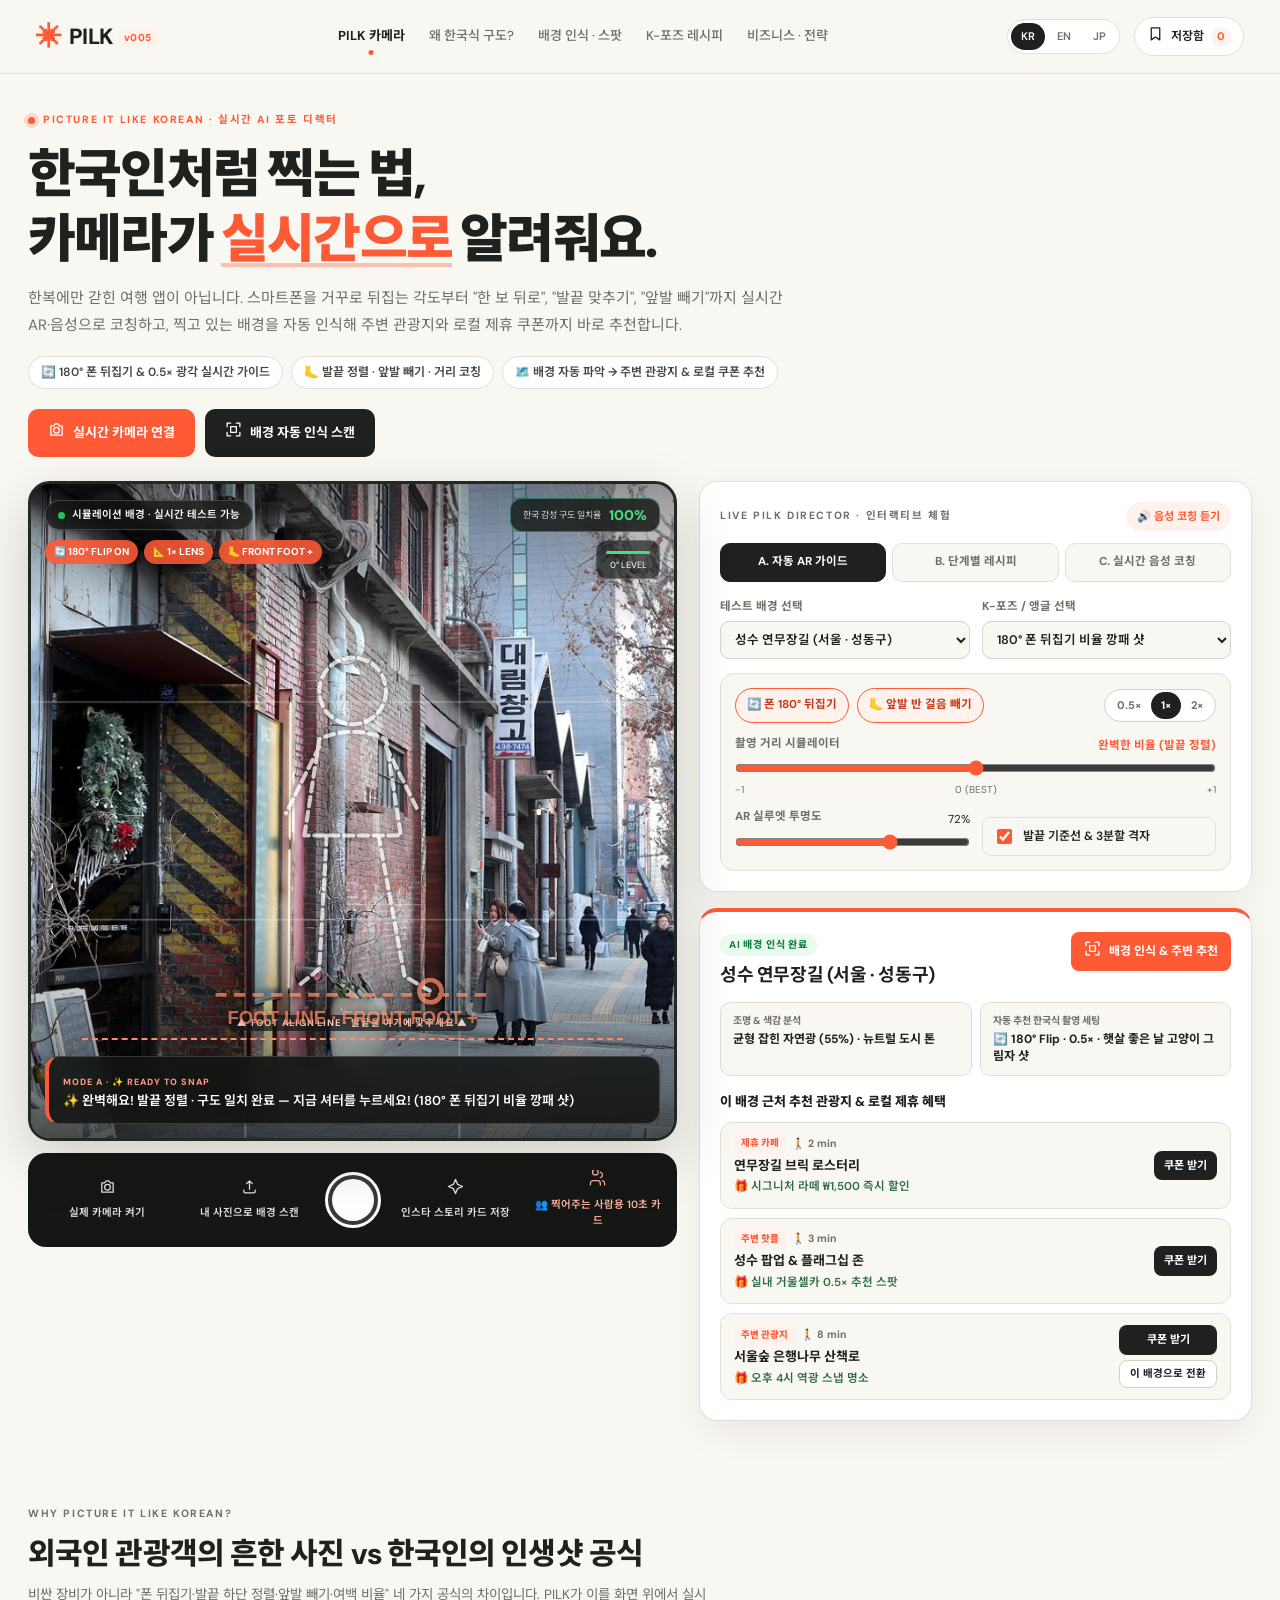
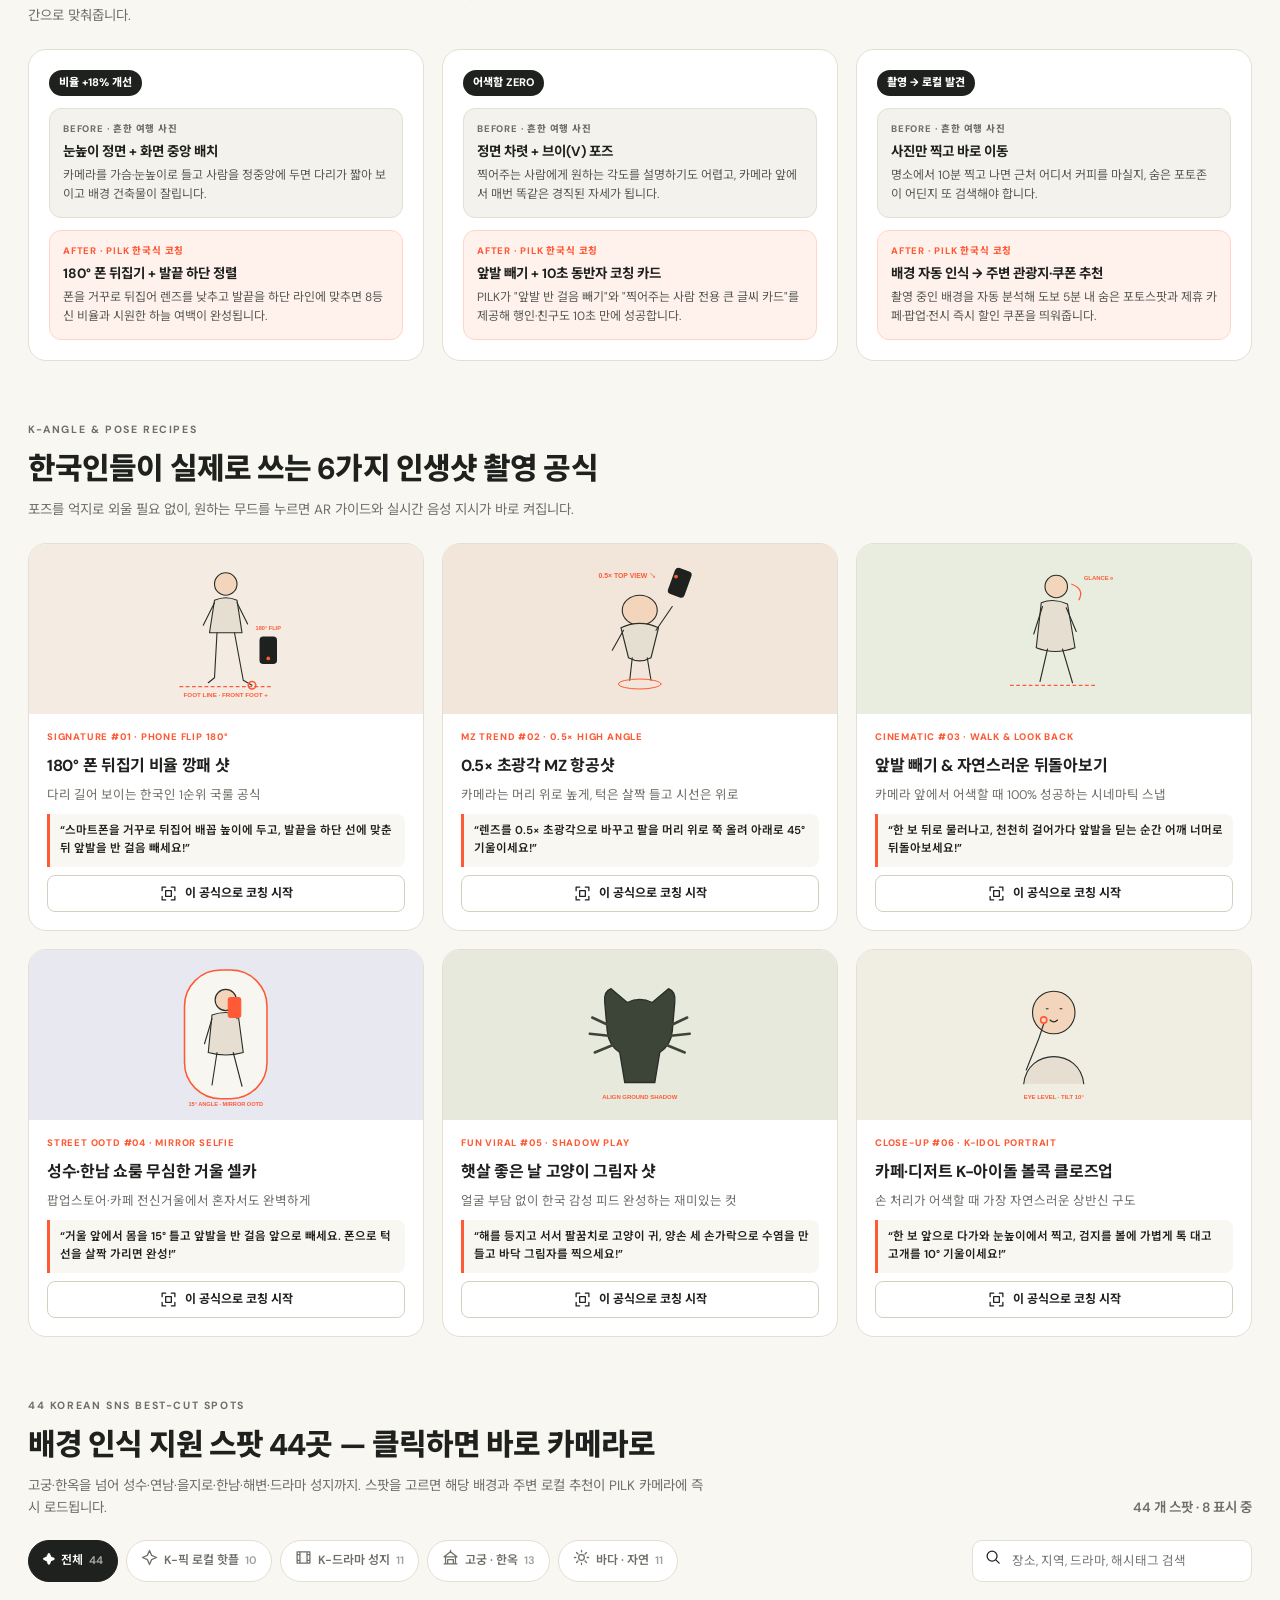
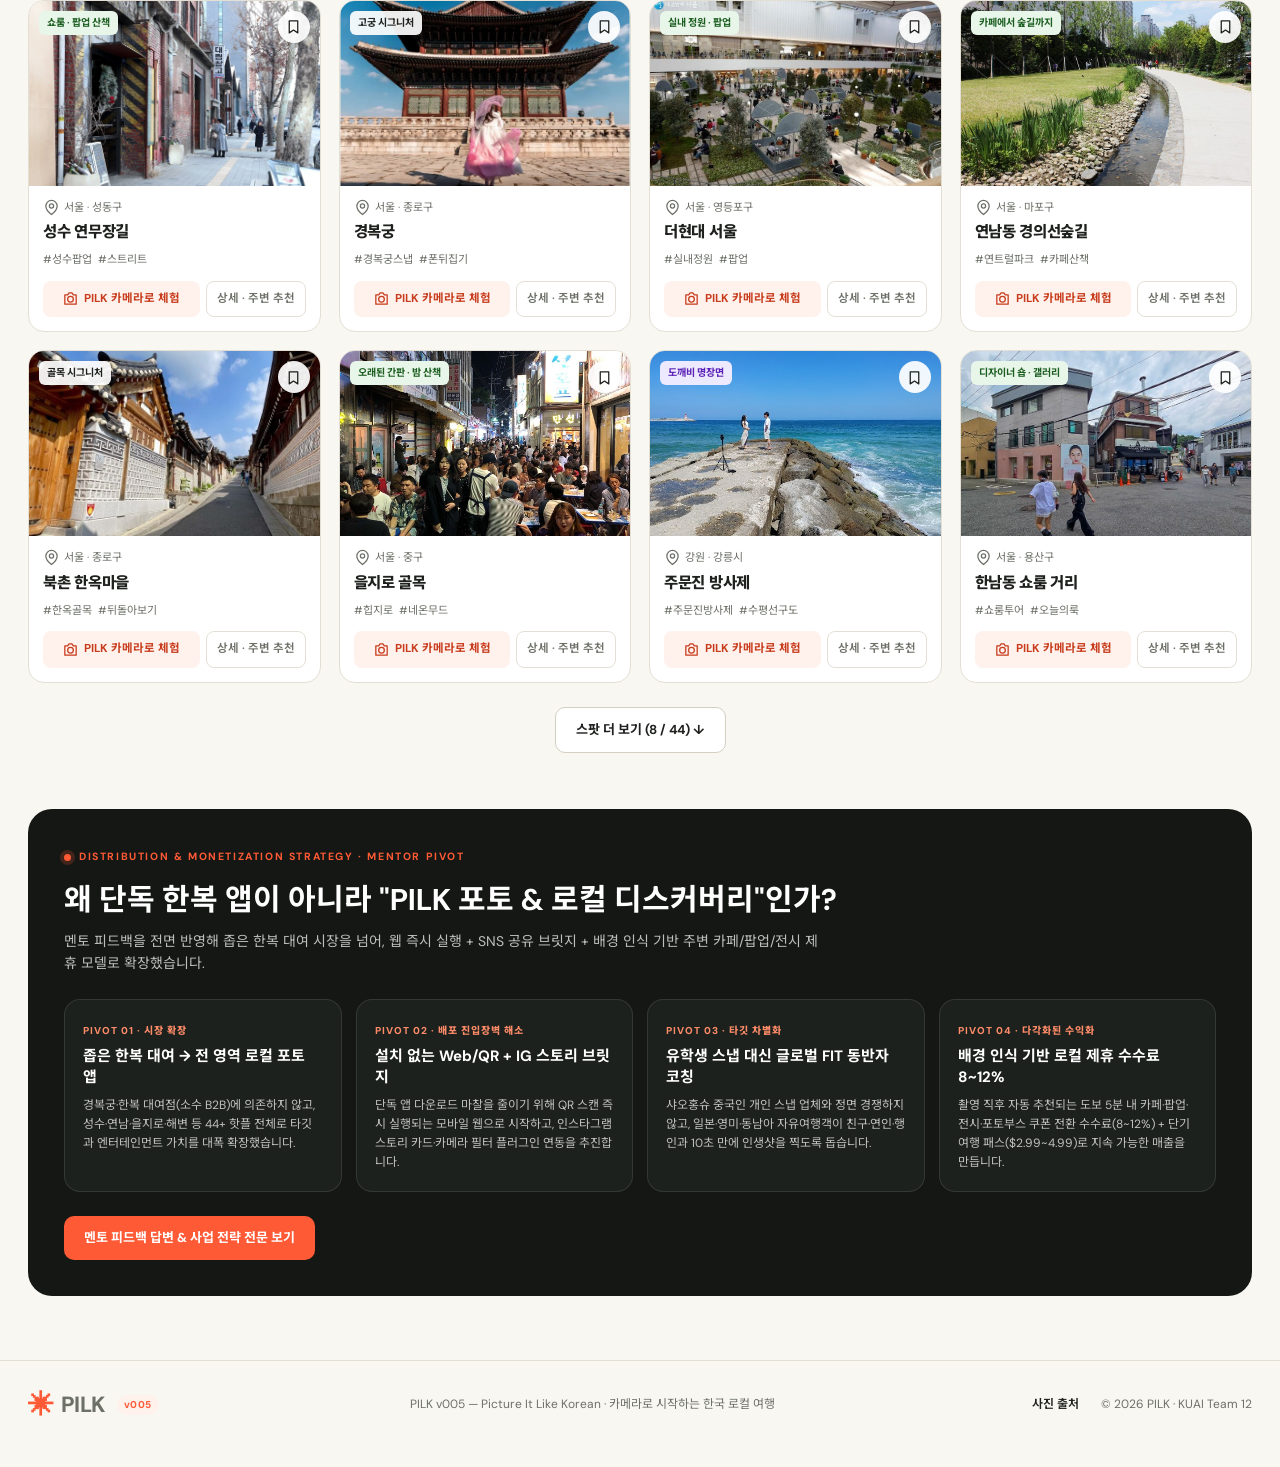
==== commit c3c73395: "설문조사제거" ====
--- a/v005/index.html
+++ b/v005/index.html
@@ -24,7 +24,6 @@
     <a href="#discover" data-t="navDiscover"></a>
     <a href="#recipes" data-t="navRecipes"></a>
     <a href="#ecosystem" data-t="navEcosystem"></a>
-    <a href="survey.html" class="nav-accent" data-t="navSurvey"></a>
   </nav>
   <div class="header-right">
     <div class="lang-switch" role="group" aria-label="Language">
@@ -59,7 +58,6 @@
         <button type="button" class="btn dark" id="heroScanBtn">
           <span data-icon="scan"></span><span data-t="ctaScanBg"></span>
         </button>
-        <a class="btn outline" href="survey.html" data-t="ctaSurvey"></a>
       </div>
     </div>
   </section>
@@ -307,7 +305,6 @@
       <div class="eco-cards" id="ecoCards"></div>
       <div class="eco-actions">
         <button type="button" class="btn primary" id="openStrategyModalBtn" data-t="ecoBtnDoc"></button>
-        <a class="btn outline" href="survey.html" data-t="ecoBtnSurvey"></a>
       </div>
     </div>
   </section>
@@ -317,7 +314,6 @@
   <a class="brand" href="#"><span class="brand-mark">✳</span> PILK<span class="brand-version">v005</span></a>
   <span class="footer-note" data-t="footerLine"></span>
   <div class="footer-links">
-    <a href="survey.html" data-t="navSurvey"></a>
     <button type="button" id="openCreditsBtn" data-t="creditsBtn"></button>
     <span>© 2026 PILK · KUAI Team 12</span>
   </div>
@@ -328,7 +324,7 @@
   <a href="#discover"><span data-icon="search"></span><span data-t="filterAll"></span></a>
   <button type="button" id="mobileScanBtn" class="mobile-cta"><span data-icon="scan"></span><span>SCAN</span></button>
   <a href="#recipes"><span data-icon="spark"></span><span>K-POSE</span></a>
-  <a href="survey.html"><span data-icon="check"></span><span>SURVEY</span></a>
+  <button type="button" id="mobileSavedBtn"><span data-icon="bookmark"></span><span data-t="myFrames"></span></button>
 </nav>
 
 <dialog id="modal">
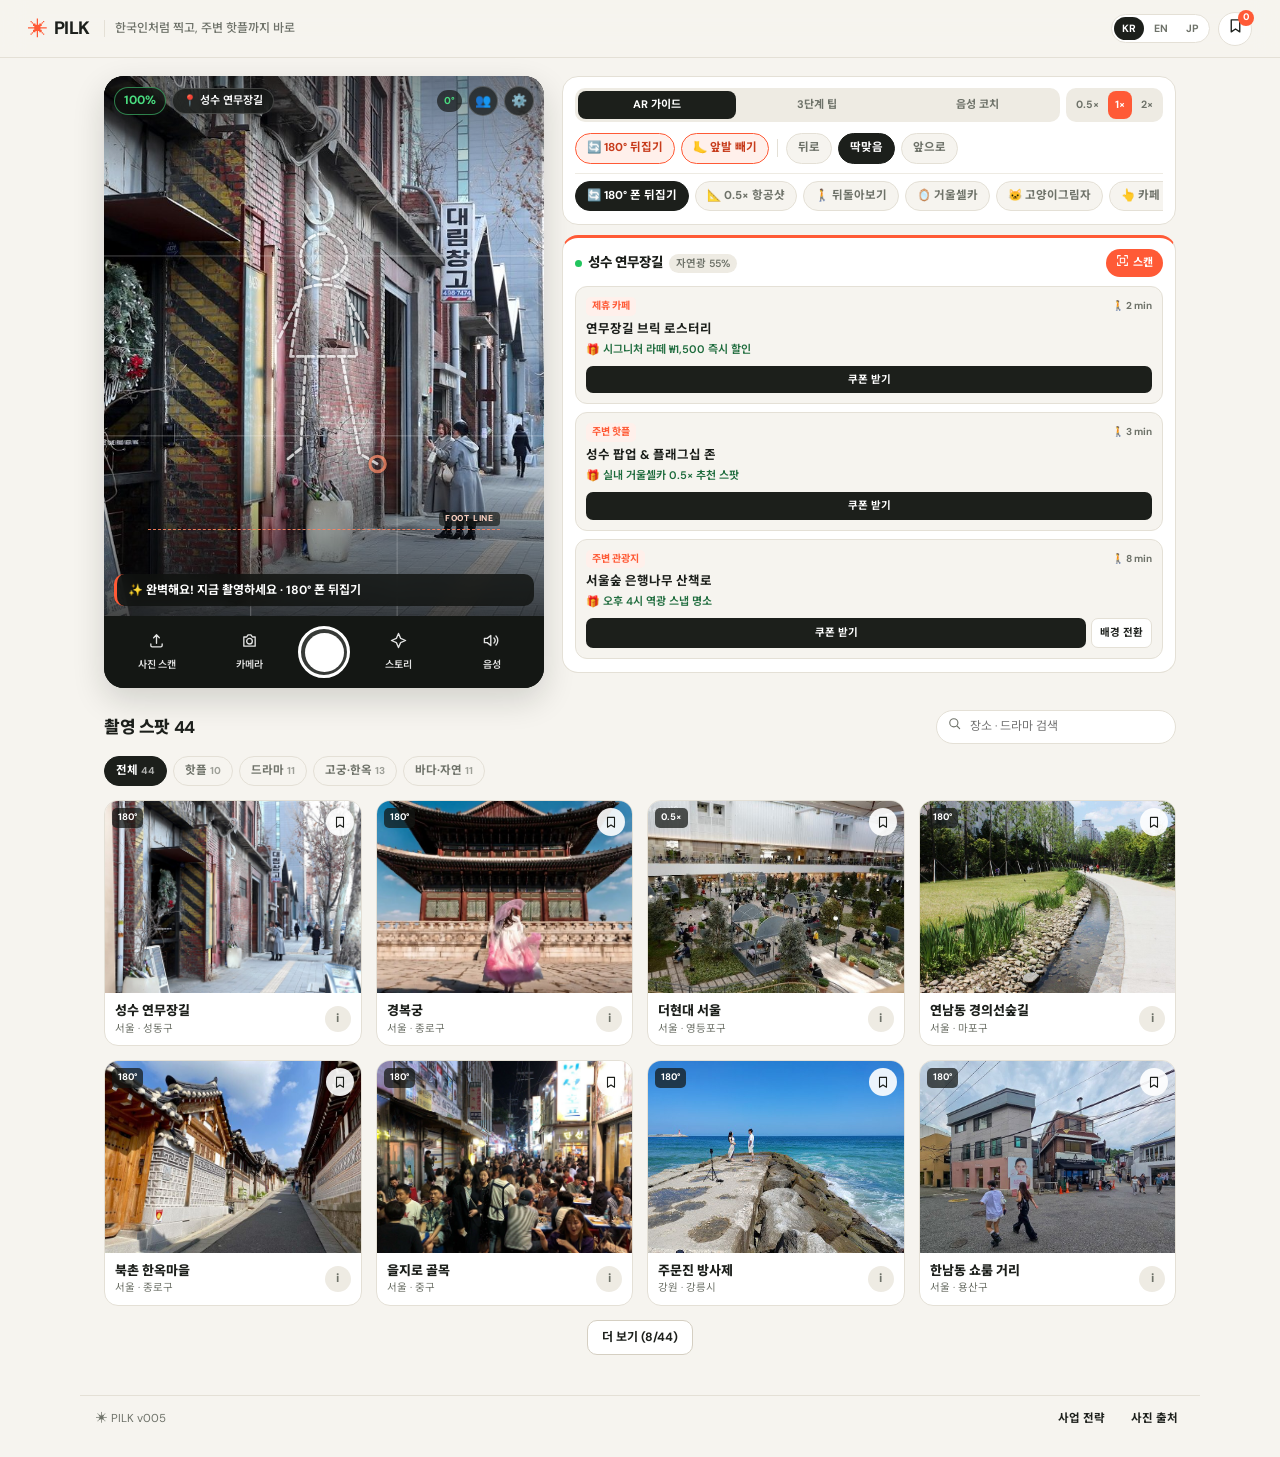
==== commit 18169da5: "모바일 최적화 및 UI 간결화" ====
--- a/v005/index.html
+++ b/v005/index.html
@@ -2,329 +2,204 @@
 <html lang="ko">
 <head>
   <meta charset="UTF-8">
-  <meta name="viewport" content="width=device-width, initial-scale=1">
-  <meta name="theme-color" content="#f9f7f2">
-  <meta name="description" content="PILK (Picture It Like Korean) — 스마트폰 180° 뒤집기, 한 보 뒤로, 발끝 정렬, 앞발 빼기까지 실시간 AR·음성 코칭 및 배경 자동 인식 기반 주변 관광지·로컬 쿠폰 추천 포토 앱.">
-  <title>PILK v005 — Picture It Like Korean · 실시간 한국식 포토 디렉터</title>
+  <meta name="viewport" content="width=device-width, initial-scale=1, viewport-fit=cover">
+  <meta name="theme-color" content="#141714">
+  <meta name="description" content="PILK — Picture It Like Korean. 실시간 한국식 AR 포토 코칭 & 배경 인식 주변 핫플 추천.">
+  <title>PILK — Picture It Like Korean</title>
   <link rel="preconnect" href="https://fonts.googleapis.com">
   <link rel="preconnect" href="https://fonts.gstatic.com" crossorigin>
-  <link href="https://fonts.googleapis.com/css2?family=DM+Sans:wght@400;500;600;700;800&family=Noto+Sans+JP:wght@400;500;600;700&family=Noto+Sans+KR:wght@400;500;600;700;800;900&display=swap" rel="stylesheet">
-  <link rel="stylesheet" href="style.css">
+  <link href="https://fonts.googleapis.com/css2?family=DM+Sans:wght@500;600;700;800&family=Noto+Sans+JP:wght@500;700&family=Noto+Sans+KR:wght@500;700;800&display=swap" rel="stylesheet">
+  <link rel="stylesheet" href="style.css?v=3">
 </head>
 <body>
 
-<header class="header">
-  <a href="#" class="brand" aria-label="PILK home">
+<header class="app-bar">
+  <a href="#director" class="brand" aria-label="PILK">
     <span class="brand-mark">✳</span>
-    <span class="brand-text">PILK<span class="brand-version">v005</span></span>
+    <span class="brand-name">PILK</span>
+    <span class="brand-tag" data-t="tagline"></span>
   </a>
-  <nav class="desktop-nav" aria-label="Primary">
-    <a href="#director" class="active" data-t="navDirector"></a>
-    <a href="#compare" data-t="navCompare"></a>
-    <a href="#discover" data-t="navDiscover"></a>
-    <a href="#recipes" data-t="navRecipes"></a>
-    <a href="#ecosystem" data-t="navEcosystem"></a>
-  </nav>
-  <div class="header-right">
-    <div class="lang-switch" role="group" aria-label="Language">
+  <div class="bar-right">
+    <div class="lang-pill" role="group" aria-label="Language">
       <button type="button" id="lang-ko" class="selected" aria-pressed="true">KR</button>
       <button type="button" id="lang-en" aria-pressed="false">EN</button>
       <button type="button" id="lang-ja" aria-pressed="false">JP</button>
     </div>
-    <button type="button" class="saved-btn" id="openSaved">
+    <button type="button" class="icon-badge-btn" id="openSaved" aria-label="Saved">
       <span data-icon="bookmark"></span>
-      <span data-t="myFrames"></span>
-      <span class="badge-count" id="saveCount">0</span>
+      <span class="count-dot" id="saveCount">0</span>
     </button>
   </div>
 </header>
 
-<main>
-  <!-- HERO INTRO -->
-  <section class="hero-intro">
-    <div class="hero-copy">
-      <div class="eyebrow"><span class="dot-live"></span><span data-t="heroEyebrow"></span></div>
-      <h1 data-t="heroTitle"></h1>
-      <p class="hero-desc" data-t="heroDesc"></p>
-      <div class="hero-pills">
-        <span class="hero-pill" data-t="heroPitch1"></span>
-        <span class="hero-pill" data-t="heroPitch2"></span>
-        <span class="hero-pill" data-t="heroPitch3"></span>
-      </div>
-      <div class="hero-cta-row">
-        <button type="button" class="btn primary" id="heroStartCamBtn">
-          <span data-icon="camera"></span><span data-t="ctaStartCam"></span>
+<main class="app-main">
+  <!-- CAMERA-FIRST WORKSPACE -->
+  <section class="studio-wrap" id="director">
+    <!-- LEFT / TOP: VIEWFINDER + ATTACHED SHUTTER BAR -->
+    <div class="camera-shell">
+      <div class="viewfinder" id="viewfinderStage">
+        <img id="stageBgImg" src="assets/places/seongsu.jpg" alt="Scene">
+        <video id="stageVideo" autoplay playsinline muted></video>
+
+        <div class="vf-grid" id="vfGrid"></div>
+        <div class="vf-foot-line" id="vfFootLine"><span>FOOT LINE</span></div>
+        <div class="vf-overlay" id="vfOverlay"></div>
+        <div class="vf-scan-laser hidden" id="vfScanLaser"></div>
+
+        <!-- Minimal Top Overlay -->
+        <div class="vf-top">
+          <div class="vf-top-left">
+            <span class="match-pill" id="vfMatchPill"><strong id="vfMatchScore">96%</strong></span>
+            <button type="button" class="spot-pill" id="vfSpotPill">📍 <span id="vfSpotName">성수 연무장길</span></button>
+          </div>
+          <div class="vf-top-right">
+            <span class="tilt-pill" id="vfTiltReadout">0°</span>
+            <button type="button" class="glass-icon-btn" id="helperModeBtn" aria-label="10s Helper Card">👥</button>
+            <button type="button" class="glass-icon-btn" id="toggleSettingsBtn" aria-label="Settings">⚙️</button>
+          </div>
+        </div>
+
+        <!-- Mode B: Ultra-short 3-pill strip (visible only in Mode B) -->
+        <div class="vf-steps hidden" id="vfModeBStrip"></div>
+
+        <!-- Single-Line Live Coaching Cue -->
+        <div class="vf-cue" id="vfDirectiveBar">
+          <p id="vfDirText"></p>
+        </div>
+
+        <!-- 10s Helper Mode Full Overlay -->
+        <div class="vf-helper hidden" id="vfHelperCard">
+          <span class="helper-chip">PILK · 10s GUIDE</span>
+          <h3 data-t="helperTitle"></h3>
+          <div class="helper-box" id="vfHelperSteps"></div>
+          <button type="button" class="btn primary" id="closeHelperBtn" data-t="helperClose"></button>
+        </div>
+      </div>
+
+      <!-- Native-style Shutter Bar -->
+      <div class="shutter-bar">
+        <label class="shutter-side-btn" for="uploadSceneInput">
+          <span data-icon="upload"></span><small data-t="dockPhoto"></small>
+        </label>
+        <input type="file" id="uploadSceneInput" accept="image/jpeg,image/png,image/webp" class="sr-only">
+
+        <button type="button" class="shutter-side-btn" id="toggleCamBtn">
+          <span data-icon="camera"></span><small id="toggleCamLabel" data-t="dockCamOn"></small>
         </button>
-        <button type="button" class="btn dark" id="heroScanBtn">
-          <span data-icon="scan"></span><span data-t="ctaScanBg"></span>
+
+        <button type="button" class="shutter-circle" id="shutterBtn" aria-label="Snap Photo"><span></span></button>
+
+        <button type="button" class="shutter-side-btn" id="exportStoryBtn">
+          <span data-icon="spark"></span><small data-t="dockStory"></small>
         </button>
+
+        <button type="button" class="shutter-side-btn" id="speakCueBtn">
+          <span data-icon="volume"></span><small data-t="dockVoice"></small>
+        </button>
+      </div>
+    </div>
+
+    <!-- RIGHT / BELOW: COMPACT PILLS + AI NEARBY CAROUSEL -->
+    <div class="controls-col">
+      <!-- Compact Control Strip -->
+      <div class="compact-card">
+        <!-- Row 1: Mode Segmented + Quick Toggles -->
+        <div class="seg-row">
+          <div class="seg-group" role="tablist">
+            <button type="button" class="seg-btn selected" data-mode="A" data-t="modeA"></button>
+            <button type="button" class="seg-btn" data-mode="B" data-t="modeB"></button>
+            <button type="button" class="seg-btn" data-mode="C" data-t="modeC"></button>
+          </div>
+          <div class="lens-seg" role="group" aria-label="Lens">
+            <button type="button" class="lens-btn" data-lens="0.5×">0.5×</button>
+            <button type="button" class="lens-btn selected" data-lens="1×">1×</button>
+            <button type="button" class="lens-btn" data-lens="2×">2×</button>
+          </div>
+        </div>
+
+        <!-- Row 2: Swipeable Korean Framing Switches (Flip / Front Foot / Distance) -->
+        <div class="pill-scroll">
+          <button type="button" class="ctrl-pill active" id="btnFlip180">🔄 <span data-t="flipBtn"></span></button>
+          <button type="button" class="ctrl-pill active" id="btnFrontFoot">🦶 <span data-t="footBtn"></span></button>
+          <span class="pill-divider" aria-hidden="true"></span>
+          <button type="button" class="dist-pill" data-dist="-1" data-t="distClose"></button>
+          <button type="button" class="dist-pill selected" data-dist="0" data-t="distBest"></button>
+          <button type="button" class="dist-pill" data-dist="1" data-t="distFar"></button>
+        </div>
+
+        <!-- Row 3: Swipeable 6 K-Pose Chips -->
+        <div class="pill-scroll pose-strip" id="poseStrip"></div>
+
+        <!-- Collapsible Settings (Hidden by default) -->
+        <div class="settings-drawer hidden" id="settingsDrawer">
+          <label class="drawer-range">
+            <span data-t="opacityLabel"></span>
+            <input type="range" id="opacitySlider" min="15" max="100" value="72">
+            <b id="opacityVal">72%</b>
+          </label>
+          <label class="drawer-check">
+            <input type="checkbox" id="gridToggle" checked>
+            <span data-t="gridLabel"></span>
+          </label>
+        </div>
+      </div>
+
+      <!-- Compact AI Scene Scan & Horizontal Nearby Partner Carousel -->
+      <div class="compact-card nearby-card" id="scanCard">
+        <div class="nearby-head">
+          <div class="nearby-title-wrap">
+            <span class="ai-dot"></span>
+            <strong id="scanSpotTitle">성수 연무장길</strong>
+            <span class="light-tag" id="scanLightTag"></span>
+          </div>
+          <button type="button" class="scan-mini-btn" id="runScanBtn">
+            <span data-icon="scan"></span><span data-t="scanBtn"></span>
+          </button>
+        </div>
+        <div class="nearby-carousel" id="nearbyList"></div>
       </div>
     </div>
   </section>
 
-  <!-- CORE PRODUCT: LIVE PILK CAMERA DIRECTOR & AUTO BACKGROUND SCANNER -->
-  <section class="director-section" id="director">
-    <div class="director-grid">
-      <!-- LEFT: DARK VIEWFINDER STAGE -->
-      <div class="viewfinder-wrap">
-        <div class="viewfinder-stage" id="viewfinderStage">
-          <img id="stageBgImg" src="assets/places/seongsu.jpg" alt="Active Korean spot scene">
-          <video id="stageVideo" autoplay playsinline muted></video>
-
-          <!-- 3x3 Grid & Foot Align Line -->
-          <div class="vf-grid" id="vfGrid"></div>
-          <div class="vf-foot-line" id="vfFootLine">
-            <span>▲ FOOT ALIGN LINE · 발끝을 여기에 맞추세요 ▲</span>
-          </div>
-
-          <!-- AR Pose Silhouette Overlay -->
-          <div class="vf-overlay" id="vfOverlay"></div>
-
-          <!-- AI Scan Laser Animation -->
-          <div class="vf-scan-laser hidden" id="vfScanLaser"></div>
-
-          <!-- Top HUD Bar -->
-          <div class="vf-top-hud">
-            <div class="vf-status-pill" id="vfStatusPill">
-              <span class="pulse-dot"></span>
-              <span id="vfStatusText" data-t="demoBadge"></span>
-            </div>
-            <div class="vf-match-pill" id="vfMatchPill">
-              <small data-t="kMatchLabel"></small>
-              <strong id="vfMatchScore">94%</strong>
-            </div>
-          </div>
-
-          <!-- Active Camera Setting Chips -->
-          <div class="vf-setting-chips">
-            <span class="vf-chip" id="vfFlipChip">🔄 180° FLIP ON</span>
-            <span class="vf-chip" id="vfLensChip">📐 1× LENS</span>
-            <span class="vf-chip" id="vfFootChip">🦶 FRONT FOOT +</span>
-          </div>
-
-          <!-- Horizon / Gyro Level Indicator -->
-          <div class="vf-leveler" id="vfLeveler" aria-hidden="true">
-            <div class="vf-level-bar" id="vfLevelBar"></div>
-            <span id="vfTiltReadout">0° LEVEL</span>
-          </div>
-
-          <!-- Live Micro-Directive Floating Banner -->
-          <div class="vf-directive-bar" id="vfDirectiveBar">
-            <span class="vf-dir-tag" id="vfDirTag">LIVE COACH</span>
-            <p id="vfDirText"></p>
-          </div>
-
-          <!-- Mode B: Step Cards Overlay inside Viewfinder (visible in Mode B) -->
-          <div class="vf-mode-b-strip hidden" id="vfModeBStrip"></div>
-
-          <!-- Helper Mode (10-second big card for companion/stranger) -->
-          <div class="vf-helper-card hidden" id="vfHelperCard">
-            <div class="helper-badge">PILK · 10s PHOTOGRAPHER GUIDE</div>
-            <h3 data-t="helperModeTitle"></h3>
-            <div class="helper-steps" id="vfHelperSteps"></div>
-            <button type="button" class="btn primary" id="closeHelperBtn" data-t="helperModeClose"></button>
-          </div>
-        </div>
-
-        <!-- Viewfinder Bottom Dock -->
-        <div class="vf-dock">
-          <button type="button" class="dock-btn" id="toggleCamBtn">
-            <span data-icon="camera"></span><span id="toggleCamLabel" data-t="connectCam"></span>
-          </button>
-          <label class="dock-btn" for="uploadSceneInput">
-            <span data-icon="upload"></span><span data-t="uploadBgBtn"></span>
-          </label>
-          <input type="file" id="uploadSceneInput" accept="image/jpeg,image/png,image/webp" class="sr-only">
-          <button type="button" class="shutter-btn" id="shutterBtn" aria-label="Capture photo">
-            <span></span>
-          </button>
-          <button type="button" class="dock-btn" id="exportStoryBtn">
-            <span data-icon="spark"></span><span data-t="snapStoryBtn"></span>
-          </button>
-          <button type="button" class="dock-btn accent" id="helperModeBtn">
-            <span data-icon="users"></span><span data-t="helperModeBtn"></span>
-          </button>
-        </div>
-        <p class="vf-privacy-note" id="camErrorMsg" role="status"></p>
-      </div>
-
-      <!-- RIGHT: CONTROLS + AUTO BACKGROUND RECOGNITION PANEL -->
-      <div class="director-panel">
-        <!-- Mode A / B / C Switcher (Never disconnects live camera!) -->
-        <div class="panel-card">
-          <div class="panel-header-row">
-            <span class="eyebrow muted" data-t="studioEyebrow"></span>
-            <button type="button" class="mini-btn" id="speakCueBtn" data-t="speakCueBtn"></button>
-          </div>
-          <div class="mode-tabs" role="tablist">
-            <button type="button" class="mode-tab selected" data-mode="A" data-t="modeA"></button>
-            <button type="button" class="mode-tab" data-mode="B" data-t="modeB"></button>
-            <button type="button" class="mode-tab" data-mode="C" data-t="modeC"></button>
-          </div>
-
-          <!-- Quick Scene & Recipe Selectors -->
-          <div class="control-row-2">
-            <div class="field">
-              <label for="quickSceneSelect" data-t="sceneSelectLabel"></label>
-              <select id="quickSceneSelect"></select>
-            </div>
-            <div class="field">
-              <label for="recipeSelect" data-t="poseSelectLabel"></label>
-              <select id="recipeSelect"></select>
-            </div>
-          </div>
-
-          <!-- Interactive Korean Framing Simulators (Mentor's Exact Micro-Directives!) -->
-          <div class="sim-controls">
-            <div class="sim-chip-row">
-              <button type="button" class="toggle-chip active" id="btnFlip180">
-                🔄 <span data-t="flipToggle"></span>
-              </button>
-              <button type="button" class="toggle-chip active" id="btnFrontFoot">
-                🦶 <span data-t="frontFootToggle"></span>
-              </button>
-              <div class="lens-group" role="group" aria-label="Lens">
-                <button type="button" class="lens-btn" data-lens="0.5×">0.5×</button>
-                <button type="button" class="lens-btn selected" data-lens="1×">1×</button>
-                <button type="button" class="lens-btn" data-lens="2×">2×</button>
-              </div>
-            </div>
-
-            <div class="field">
-              <div class="label-between">
-                <label for="distSlider" data-t="distLabel"></label>
-                <span class="dist-status" id="distStatusText"></span>
-              </div>
-              <input type="range" id="distSlider" min="-1" max="1" step="1" value="0">
-              <div class="range-marks">
-                <span>−1</span><span>0 (BEST)</span><span>+1</span>
-              </div>
-            </div>
-
-            <div class="control-row-2 compact">
-              <div class="field">
-                <div class="label-between">
-                  <label for="opacitySlider" data-t="opacityLabel"></label>
-                  <span id="opacityVal">72%</span>
-                </div>
-                <input type="range" id="opacitySlider" min="15" max="100" value="72">
-              </div>
-              <label class="check-inline">
-                <input type="checkbox" id="gridToggle" checked>
-                <span data-t="gridLabel"></span>
-              </label>
-            </div>
-          </div>
-        </div>
-
-        <!-- AI BACKGROUND RECOGNITION -> NEARBY ATTRACTIONS & LOCAL PARTNER COUPONS -->
-        <div class="panel-card scan-card" id="scanCard">
-          <div class="scan-card-top">
-            <div>
-              <span class="scan-badge" id="scanBadge" data-t="scanDetectedBadge"></span>
-              <h3 id="scanSpotTitle"></h3>
-            </div>
-            <button type="button" class="btn primary sm" id="runScanBtn">
-              <span data-icon="scan"></span><span data-t="scanNowBtn"></span>
-            </button>
-          </div>
-          <div class="scan-metrics" id="scanMetrics"></div>
-          <div class="nearby-block">
-            <h4 data-t="scanNearbyTitle"></h4>
-            <div class="nearby-list" id="nearbyList"></div>
-          </div>
-        </div>
-      </div>
-    </div>
-  </section>
-
-  <!-- SECTION 2: BEFORE VS AFTER (WHY KOREAN PHOTO STYLE?) -->
-  <section class="section" id="compare">
-    <div class="section-head">
-      <div>
-        <div class="eyebrow muted" data-t="compareEyebrow"></div>
-        <h2 data-t="compareTitle"></h2>
-        <p data-t="compareDesc"></p>
-      </div>
-    </div>
-    <div class="compare-grid" id="compareGrid"></div>
-  </section>
-
-  <!-- SECTION 3: K-ANGLE & POSE RECIPES -->
-  <section class="section" id="recipes">
-    <div class="section-head">
-      <div>
-        <div class="eyebrow muted" data-t="recipesEyebrow"></div>
-        <h2 data-t="recipesTitle"></h2>
-        <p data-t="recipesDesc"></p>
-      </div>
-    </div>
-    <div class="recipe-grid" id="recipeGrid"></div>
-  </section>
-
-  <!-- SECTION 4: 44 SCENE-SUPPORTED KOREAN SPOTS -->
-  <section class="section" id="discover">
-    <div class="section-head">
-      <div>
-        <div class="eyebrow muted" data-t="discoverEyebrow"></div>
-        <h2 data-t="discoverTitle"></h2>
-        <p data-t="discoverDesc"></p>
-      </div>
-      <p class="catalog-meta" id="catalogCount" aria-live="polite"></p>
-    </div>
-
-    <div class="filter-bar">
-      <div class="filter-chips">
-        <button type="button" class="chip selected" data-filter="all">✦ <span data-t="filterAll"></span></button>
-        <button type="button" class="chip" data-filter="local"><span data-icon="spark"></span><span data-t="filterLocal"></span></button>
-        <button type="button" class="chip" data-filter="drama"><span data-icon="film"></span><span data-t="filterDrama"></span></button>
-        <button type="button" class="chip" data-filter="heritage"><span data-icon="palace"></span><span data-t="filterHeritage"></span></button>
-        <button type="button" class="chip" data-filter="nature"><span data-icon="sun"></span><span data-t="filterNature"></span></button>
-      </div>
-      <label class="search-box">
+  <!-- 44 SPOTS CLEAN PHOTO GRID -->
+  <section class="spots-section" id="discover">
+    <div class="spots-top-row">
+      <h2 data-t="spotsTitle"></h2>
+      <label class="search-mini">
         <span data-icon="search"></span>
         <input id="searchInput" type="search" data-placeholder="searchPlaceholder">
       </label>
     </div>
 
+    <div class="pill-scroll filter-row">
+      <button type="button" class="filter-chip selected" data-filter="all"><span data-t="filterAll"></span></button>
+      <button type="button" class="filter-chip" data-filter="local"><span data-t="filterLocal"></span></button>
+      <button type="button" class="filter-chip" data-filter="drama"><span data-t="filterDrama"></span></button>
+      <button type="button" class="filter-chip" data-filter="heritage"><span data-t="filterHeritage"></span></button>
+      <button type="button" class="filter-chip" data-filter="nature"><span data-t="filterNature"></span></button>
+    </div>
+
     <div class="spot-grid" id="spotGrid"></div>
-    <div class="load-more-wrap">
-      <button type="button" class="btn outline" id="loadMoreBtn"></button>
-    </div>
-    <div class="empty-state hidden" id="emptySearch" data-t="emptySearch"></div>
-  </section>
-
-  <!-- SECTION 5: MENTOR PIVOT & BUSINESS ECOSYSTEM -->
-  <section class="section" id="ecosystem">
-    <div class="eco-banner">
-      <div class="eco-head">
-        <div class="eyebrow"><span class="dot-live"></span><span data-t="ecoEyebrow"></span></div>
-        <h2 data-t="ecoTitle"></h2>
-        <p data-t="ecoDesc"></p>
-      </div>
-      <div class="eco-cards" id="ecoCards"></div>
-      <div class="eco-actions">
-        <button type="button" class="btn primary" id="openStrategyModalBtn" data-t="ecoBtnDoc"></button>
-      </div>
-    </div>
+    <div class="more-wrap">
+      <button type="button" class="btn outline sm" id="loadMoreBtn"></button>
+    </div>
+    <p class="empty-msg hidden" id="emptySearch" data-t="emptySearch"></p>
   </section>
 </main>
 
-<footer>
-  <a class="brand" href="#"><span class="brand-mark">✳</span> PILK<span class="brand-version">v005</span></a>
-  <span class="footer-note" data-t="footerLine"></span>
-  <div class="footer-links">
-    <button type="button" id="openCreditsBtn" data-t="creditsBtn"></button>
-    <span>© 2026 PILK · KUAI Team 12</span>
+<footer class="mini-footer">
+  <span>✳ PILK v005</span>
+  <div class="footer-btns">
+    <button type="button" id="openStrategyModalBtn" data-t="footerStrategy"></button>
+    <button type="button" id="openCreditsBtn" data-t="footerCredits"></button>
   </div>
 </footer>
 
-<nav class="mobile-nav" aria-label="Mobile Navigation">
-  <a href="#director"><span data-icon="camera"></span><span>PILK</span></a>
-  <a href="#discover"><span data-icon="search"></span><span data-t="filterAll"></span></a>
-  <button type="button" id="mobileScanBtn" class="mobile-cta"><span data-icon="scan"></span><span>SCAN</span></button>
-  <a href="#recipes"><span data-icon="spark"></span><span>K-POSE</span></a>
-  <button type="button" id="mobileSavedBtn"><span data-icon="bookmark"></span><span data-t="myFrames"></span></button>
+<nav class="mobile-nav" aria-label="Bottom Navigation">
+  <a href="#director" class="active"><span data-icon="camera"></span><span data-t="navCam"></span></a>
+  <button type="button" id="mobileScanBtn"><span data-icon="scan"></span><span data-t="navScan"></span></button>
+  <a href="#discover"><span data-icon="search"></span><span data-t="navSpots"></span></a>
+  <button type="button" id="mobileSavedBtn"><span data-icon="bookmark"></span><span data-t="navSaved"></span></button>
 </nav>
 
 <dialog id="modal">
@@ -334,8 +209,8 @@
 
 <div id="toast" role="status" aria-live="polite"></div>
 
-<script src="spots-data.js"></script>
-<script src="pilk-data.js"></script>
-<script src="app.js"></script>
+<script src="spots-data.js?v=3"></script>
+<script src="pilk-data.js?v=3"></script>
+<script src="app.js?v=3"></script>
 </body>
 </html>
--- a/v005/style.css
+++ b/v005/style.css
@@ -1,646 +1,497 @@
-/* PILK v005 — Picture It Like Korean (Camera-First Editorial UI) */
+/* PILK v005 — Mobile-First Compact Camera UI */
 :root {
-  --bg: #f9f7f2;
+  --bg: #f6f4ef;
   --surface: #ffffff;
-  --surface-soft: #f2efe7;
+  --soft: #eeebe3;
   --dark: #141714;
-  --dark-card: #1d211d;
-  --ink: #1e211d;
-  --muted: #6c7067;
-  --line: #e4dfd4;
+  --ink: #1c1f1b;
+  --muted: #6e7269;
+  --line: #e4e0d6;
   --coral: #ff5a36;
-  --coral-hover: #e54724;
-  --coral-soft: #fff1ec;
+  --coral-soft: #fff0eb;
   --mint: #22c55e;
   --mint-soft: #e9faef;
-  --radius: 18px;
-  --shadow: 0 12px 36px rgba(20, 23, 20, 0.06);
-}
-
-* { box-sizing: border-box; }
-html { scroll-behavior: smooth; scroll-padding-top: 84px; }
+  --radius: 16px;
+}
+
+* { box-sizing: border-box; -webkit-tap-highlight-color: transparent; }
+html { width: 100%; max-width: 100%; overflow-x: clip; scroll-behavior: smooth; scroll-padding-top: 60px; }
 body {
   margin: 0;
+  width: 100%; max-width: 100%; overflow-x: clip;
   background: var(--bg);
   color: var(--ink);
-  font-family: 'DM Sans', 'Noto Sans KR', 'Noto Sans JP', -apple-system, BlinkMacSystemFont, sans-serif;
-  font-size: 14px;
-  line-height: 1.6;
+  font-family: 'DM Sans', 'Noto Sans KR', 'Noto Sans JP', -apple-system, sans-serif;
+  font-size: 13.5px;
+  line-height: 1.45;
   -webkit-font-smoothing: antialiased;
 }
-button, input, select { font: inherit; color: inherit; }
-button { border: 0; background: none; cursor: pointer; }
+button, input { font: inherit; color: inherit; }
+button { border: 0; background: none; cursor: pointer; touch-action: manipulation; }
 a { color: inherit; text-decoration: none; }
-:focus-visible { outline: 2px solid var(--coral); outline-offset: 3px; }
 .hidden { display: none !important; }
 .sr-only {
   position: absolute !important; width: 1px; height: 1px;
   overflow: hidden; clip: rect(0, 0, 0, 0); white-space: nowrap;
 }
-
 svg.icon {
   width: 17px; height: 17px; fill: none; stroke: currentColor;
-  stroke-width: 1.8; stroke-linecap: round; stroke-linejoin: round;
-  flex-shrink: 0;
-}
-
-/* HEADER */
-.header {
+  stroke-width: 1.9; stroke-linecap: round; stroke-linejoin: round; flex-shrink: 0;
+}
+
+/* SLIM APP BAR (52px) */
+.app-bar {
   position: sticky; top: 0; z-index: 30;
-  height: 74px; padding: 0 36px;
-  background: rgba(249, 247, 242, 0.92);
+  width: 100%; max-width: 100vw;
+  height: 52px; padding: 0 12px;
+  background: rgba(246, 244, 239, 0.94);
   backdrop-filter: blur(12px);
   border-bottom: 1px solid var(--line);
-  display: flex; align-items: center; justify-content: space-between; gap: 20px;
-}
-.brand {
-  display: inline-flex; align-items: center; gap: 8px;
-  font-size: 22px; font-weight: 800; letter-spacing: -0.8px; white-space: nowrap;
-}
-.brand-mark { color: var(--coral); font-size: 26px; line-height: 1; }
-.brand-version {
-  font-size: 10px; font-weight: 700; letter-spacing: 0.4px;
-  background: var(--coral-soft); color: var(--coral);
-  padding: 2px 7px; border-radius: 99px; margin-left: 5px; vertical-align: middle;
-}
-.desktop-nav { display: flex; align-items: center; gap: 24px; }
-.desktop-nav a {
-  font-size: 13px; font-weight: 500; color: var(--muted);
-  padding: 6px 0; position: relative; transition: color 0.15s;
-}
-.desktop-nav a:hover, .desktop-nav a.active { color: var(--ink); font-weight: 700; }
-.desktop-nav a.active::after {
-  content: ''; position: absolute; left: 50%; bottom: -2px; transform: translateX(-50%);
-  width: 5px; height: 5px; border-radius: 50%; background: var(--coral);
-}
-.desktop-nav a.nav-accent { color: var(--coral); font-weight: 700; }
-
-.header-right { display: flex; align-items: center; gap: 14px; }
-.lang-switch {
-  display: flex; border: 1px solid var(--line); border-radius: 99px;
-  padding: 3px; background: var(--surface); gap: 2px;
-}
-.lang-switch button {
-  font-size: 11px; font-weight: 600; padding: 5px 10px;
+  display: flex; align-items: center; justify-content: space-between; gap: 8px;
+}
+.brand { display: inline-flex; align-items: center; gap: 6px; min-width: 0; }
+.brand-mark { color: var(--coral); font-size: 20px; line-height: 1; }
+.brand-name { font-size: 18px; font-weight: 800; letter-spacing: -0.6px; }
+.brand-tag {
+  display: none; font-size: 12px; color: var(--muted); font-weight: 500;
+  margin-left: 8px; padding-left: 10px; border-left: 1px solid var(--line);
+}
+.bar-right { display: flex; align-items: center; gap: 8px; }
+.lang-pill {
+  display: flex; background: var(--surface); border: 1px solid var(--line);
+  border-radius: 99px; padding: 2px; gap: 2px;
+}
+.lang-pill button {
+  font-size: 10.5px; font-weight: 700; padding: 4px 8px;
   border-radius: 99px; color: var(--muted);
 }
-.lang-switch button.selected { background: var(--ink); color: #fff; }
-.saved-btn {
-  display: inline-flex; align-items: center; gap: 7px;
-  padding: 7px 12px; border-radius: 99px;
+.lang-pill button.selected { background: var(--ink); color: #fff; }
+.icon-badge-btn {
+  position: relative; width: 34px; height: 34px; border-radius: 50%;
   background: var(--surface); border: 1px solid var(--line);
-  font-size: 12px; font-weight: 600;
-}
-.badge-count {
-  min-width: 20px; height: 20px; border-radius: 99px;
-  background: var(--coral-soft); color: var(--coral);
-  display: grid; place-items: center; font-size: 11px; font-weight: 700; padding: 0 5px;
-}
-
-/* MAIN CONTAINER */
-main { max-width: 1320px; margin: 0 auto; padding: 0 28px 64px; }
-
-/* BUTTONS */
-.btn {
-  display: inline-flex; align-items: center; justify-content: center; gap: 8px;
-  padding: 12px 20px; border-radius: 10px; font-size: 13px; font-weight: 700;
-  transition: transform 0.15s, background 0.15s, border-color 0.15s; white-space: nowrap;
-}
-.btn:hover { transform: translateY(-1px); }
-.btn.sm { padding: 8px 13px; font-size: 12px; border-radius: 8px; }
-.btn.primary { background: var(--coral); color: #fff; }
-.btn.primary:hover { background: var(--coral-hover); }
-.btn.dark { background: var(--ink); color: #fff; }
-.btn.dark:hover { background: #2d322c; }
-.btn.outline { background: var(--surface); border: 1px solid #d5cfc2; color: var(--ink); }
-.btn.outline:hover { border-color: var(--ink); }
-.mini-btn {
-  font-size: 11px; font-weight: 700; color: var(--coral);
-  background: var(--coral-soft); padding: 6px 11px; border-radius: 99px;
-}
-
-/* EYEBROW & HEADINGS */
-.eyebrow {
-  display: inline-flex; align-items: center; gap: 8px;
-  font-size: 10.5px; font-weight: 700; letter-spacing: 1.6px;
-  color: var(--coral); text-transform: uppercase;
-}
-.eyebrow.muted { color: var(--muted); }
-.dot-live {
-  width: 7px; height: 7px; border-radius: 50%; background: var(--coral);
-  box-shadow: 0 0 0 4px rgba(255, 90, 54, 0.2);
-}
-
-/* HERO INTRO */
-.hero-intro { padding: 34px 0 24px; }
-.hero-copy { max-width: 880px; }
-.hero-copy h1 {
-  font-size: clamp(32px, 4.2vw, 52px); font-weight: 900;
-  line-height: 1.24; letter-spacing: -1.8px; margin: 12px 0 14px;
-}
-.hero-copy h1 em {
-  font-style: normal; color: var(--coral);
-  text-decoration: underline; text-decoration-color: rgba(255, 90, 54, 0.35);
-  text-underline-offset: 6px; text-decoration-thickness: 4px;
-}
-.hero-desc {
-  color: var(--muted); font-size: 15px; line-height: 1.75; margin: 0 0 18px; max-width: 760px;
-}
-.hero-pills { display: flex; flex-wrap: wrap; gap: 8px; margin-bottom: 20px; }
-.hero-pill {
-  background: var(--surface); border: 1px solid var(--line);
-  padding: 6px 12px; border-radius: 99px; font-size: 12px; font-weight: 600; color: #434740;
-}
-.hero-cta-row { display: flex; flex-wrap: wrap; gap: 10px; }
-
-/* CORE DIRECTOR STUDIO */
-.director-section { padding-bottom: 24px; }
-.director-grid {
-  display: grid; grid-template-columns: minmax(0, 1.08fr) minmax(0, 0.92fr);
-  gap: 22px; align-items: start;
-}
-
-/* VIEWFINDER STAGE */
-.viewfinder-wrap { position: sticky; top: 90px; }
-.viewfinder-stage {
-  position: relative; width: 100%; aspect-ratio: 4 / 5; max-height: 660px;
-  border-radius: 22px; overflow: hidden; background: var(--dark);
-  box-shadow: 0 20px 55px rgba(20, 23, 20, 0.18);
-  border: 3px solid #242823;
-}
-.viewfinder-stage > img,
-.viewfinder-stage > video {
+  display: grid; place-items: center;
+}
+.count-dot {
+  position: absolute; top: -3px; right: -3px;
+  min-width: 16px; height: 16px; padding: 0 4px; border-radius: 99px;
+  background: var(--coral); color: #fff; font-size: 9.5px; font-weight: 800;
+  display: grid; place-items: center;
+}
+
+/* MAIN CONTAINER (Mobile-first padding) */
+.app-main {
+  width: 100%; max-width: 1120px; margin: 0 auto;
+  padding: 10px 12px 84px;
+}
+
+/* STUDIO LAYOUT (Mobile: single column camera-first — minmax(0,1fr) prevents Grid blowout!) */
+.studio-wrap {
+  display: grid; grid-template-columns: minmax(0, 1fr); gap: 10px; width: 100%;
+}
+
+/* CAMERA SHELL (Viewfinder + Attached Shutter Bar) */
+.camera-shell {
+  min-width: 0; width: 100%; max-width: 100%;
+  background: var(--dark);
+  border-radius: 20px;
+  overflow: hidden;
+  box-shadow: 0 12px 32px rgba(20, 23, 20, 0.16);
+}
+.viewfinder {
+  position: relative; width: 100%;
+  height: clamp(320px, 47dvh, 430px);
+  overflow: hidden; background: #101210;
+}
+.viewfinder > img,
+.viewfinder > video {
   position: absolute; inset: 0; width: 100%; height: 100%;
-  object-fit: cover; transition: transform 0.25s ease;
-}
-.viewfinder-stage > video { display: none; }
-.viewfinder-stage::after {
+  object-fit: cover; transition: transform 0.22s ease;
+}
+.viewfinder > video { display: none; }
+.viewfinder::after {
   content: ''; position: absolute; inset: 0; pointer-events: none;
-  background: linear-gradient(180deg, rgba(0,0,0,0.42) 0%, transparent 22%, transparent 68%, rgba(0,0,0,0.68) 100%);
+  background: linear-gradient(180deg, rgba(0,0,0,0.45) 0%, transparent 24%, transparent 66%, rgba(0,0,0,0.72) 100%);
 }
 
 /* Grid & Foot Line */
 .vf-grid {
   position: absolute; inset: 0; z-index: 2; pointer-events: none;
   background:
-    linear-gradient(to right, transparent 33.1%, rgba(255,255,255,0.28) 33.3%, transparent 33.6%, transparent 66.4%, rgba(255,255,255,0.28) 66.6%, transparent 66.9%),
-    linear-gradient(to bottom, transparent 33.1%, rgba(255,255,255,0.28) 33.3%, transparent 33.6%, transparent 66.4%, rgba(255,255,255,0.28) 66.6%, transparent 66.9%);
+    linear-gradient(to right, transparent 33.1%, rgba(255,255,255,0.22) 33.3%, transparent 33.6%, transparent 66.4%, rgba(255,255,255,0.22) 66.6%, transparent 66.9%),
+    linear-gradient(to bottom, transparent 33.1%, rgba(255,255,255,0.22) 33.3%, transparent 33.6%, transparent 66.4%, rgba(255,255,255,0.22) 66.6%, transparent 66.9%);
 }
 .vf-foot-line {
-  position: absolute; left: 8%; right: 8%; bottom: 15%; z-index: 3;
-  border-bottom: 2px dashed #ff8c69; text-align: center; pointer-events: none;
-  padding-bottom: 5px;
+  position: absolute; left: 10%; right: 10%; bottom: 16%; z-index: 3;
+  border-bottom: 1.8px dashed rgba(255, 132, 96, 0.9); text-align: right; pointer-events: none;
 }
 .vf-foot-line span {
-  background: rgba(20, 23, 20, 0.72); color: #ffd4c4;
-  padding: 2px 9px; border-radius: 99px; font-size: 9.5px; font-weight: 700; letter-spacing: 0.8px;
-}
-
-/* AR Overlay */
+  display: inline-block; transform: translateY(-2px);
+  background: rgba(20, 23, 20, 0.65); color: #ffd4c4;
+  padding: 1px 6px; border-radius: 4px; font-size: 8.5px; font-weight: 800; letter-spacing: 0.8px;
+}
+
+/* AR Silhouette */
 .vf-overlay {
-  position: absolute; left: 16%; right: 16%; top: 18%; bottom: 14%;
+  position: absolute; left: 18%; right: 18%; top: 15%; bottom: 14%;
   z-index: 3; pointer-events: none; opacity: 0.72;
-  transition: transform 0.25s ease, opacity 0.15s ease;
-}
-.vf-overlay svg { width: 100%; height: 100%; filter: drop-shadow(0 0 3px rgba(0,0,0,0.65)); }
+  transition: transform 0.22s ease, opacity 0.15s ease;
+}
+.vf-overlay svg { width: 100%; height: 100%; filter: drop-shadow(0 0 2px rgba(0,0,0,0.7)); }
 
 /* AI Scan Laser */
 .vf-scan-laser {
-  position: absolute; left: 0; right: 0; height: 4px; z-index: 6;
+  position: absolute; left: 0; right: 0; height: 3px; z-index: 6;
   background: linear-gradient(90deg, transparent, #34d399, #ff5a36, #34d399, transparent);
-  box-shadow: 0 0 24px 6px rgba(52, 211, 153, 0.55);
-  animation: scanSweep 1.1s ease-in-out infinite;
-}
-@keyframes scanSweep {
-  0% { top: 6%; }
-  50% { top: 90%; }
-  100% { top: 6%; }
-}
-
-/* Top HUD */
-.vf-top-hud {
-  position: absolute; top: 14px; left: 14px; right: 14px; z-index: 5;
+  box-shadow: 0 0 18px 4px rgba(52, 211, 153, 0.5);
+  animation: sweep 1s ease-in-out infinite;
+}
+@keyframes sweep { 0% { top: 8%; } 50% { top: 88%; } 100% { top: 8%; } }
+
+/* Minimal Top Overlay inside Viewfinder */
+.vf-top {
+  position: absolute; top: 10px; left: 10px; right: 10px; z-index: 5;
+  display: flex; align-items: center; justify-content: space-between; gap: 6px;
+}
+.vf-top-left, .vf-top-right { display: flex; align-items: center; gap: 6px; min-width: 0; }
+.match-pill {
+  background: rgba(16, 18, 16, 0.78); backdrop-filter: blur(8px);
+  border: 1px solid rgba(74, 222, 128, 0.55); border-radius: 99px;
+  padding: 4px 9px; font-size: 12px; color: #4ade80; font-weight: 800; flex-shrink: 0;
+}
+.match-pill.warn { border-color: rgba(251, 191, 36, 0.7); color: #fbbf24; }
+.spot-pill {
+  background: rgba(16, 18, 16, 0.68); backdrop-filter: blur(8px);
+  border: 1px solid rgba(255,255,255,0.18); border-radius: 99px;
+  padding: 4px 10px; color: #fff; font-size: 11px; font-weight: 600;
+  white-space: nowrap; overflow: hidden; text-overflow: ellipsis; max-width: 155px;
+}
+.tilt-pill {
+  background: rgba(16, 18, 16, 0.65); color: #4ade80;
+  border-radius: 99px; padding: 4px 7px; font-size: 10px; font-weight: 700;
+}
+.glass-icon-btn {
+  width: 30px; height: 30px; border-radius: 50%;
+  background: rgba(16, 18, 16, 0.68); backdrop-filter: blur(8px);
+  border: 1px solid rgba(255,255,255,0.2); font-size: 13px;
+  display: grid; place-items: center;
+}
+
+/* Mode B Compact 3-pill strip */
+.vf-steps {
+  position: absolute; left: 10px; right: 10px; bottom: 52px; z-index: 5;
+  display: flex; gap: 5px;
+}
+.vf-step-pill {
+  flex: 1; background: rgba(255,255,255,0.92); color: var(--ink);
+  border-radius: 8px; padding: 5px 6px; font-size: 10px; font-weight: 700;
+  text-align: center; line-height: 1.3;
+}
+.vf-step-pill b { color: var(--coral); margin-right: 3px; }
+
+/* Single-Line Coaching Cue */
+.vf-cue {
+  position: absolute; left: 10px; right: 10px; bottom: 10px; z-index: 5;
+  background: rgba(16, 18, 16, 0.8); backdrop-filter: blur(8px);
+  border-left: 3px solid var(--coral); border-radius: 10px;
+  padding: 8px 11px; color: #fff;
+}
+.vf-cue p { margin: 0; font-size: 12px; font-weight: 700; line-height: 1.35; }
+
+/* 10s Helper Mode Full Overlay */
+.vf-helper {
+  position: absolute; inset: 0; z-index: 9;
+  background: rgba(18, 21, 18, 0.96); color: #fff;
+  padding: 20px 18px; display: flex; flex-direction: column;
+  justify-content: center; align-items: center; text-align: center; gap: 12px;
+}
+.helper-chip {
+  background: var(--coral); color: #fff; font-size: 10px; font-weight: 800;
+  padding: 4px 10px; border-radius: 99px; letter-spacing: 0.8px;
+}
+.vf-helper h3 { margin: 0; font-size: 17px; }
+.helper-box {
+  width: 100%; background: rgba(255,255,255,0.09); border: 1px solid rgba(255,255,255,0.18);
+  border-radius: 14px; padding: 14px; text-align: left;
+  font-size: 14.5px; font-weight: 700; line-height: 1.75; white-space: pre-line;
+}
+
+/* NATIVE SHUTTER BAR */
+.shutter-bar {
+  display: grid; grid-template-columns: 1fr 1fr auto 1fr 1fr;
+  align-items: center; padding: 10px 8px; gap: 4px;
+  background: var(--dark); color: #fff;
+}
+.shutter-side-btn {
+  display: flex; flex-direction: column; align-items: center; justify-content: center;
+  gap: 3px; padding: 6px 2px; border-radius: 10px; color: rgba(255,255,255,0.88);
+  cursor: pointer;
+}
+.shutter-side-btn small { font-size: 10px; font-weight: 600; }
+.shutter-side-btn.active { color: #4ade80; }
+.shutter-circle {
+  width: 52px; height: 52px; border-radius: 50%;
+  border: 3px solid #fff; padding: 3.5px; background: rgba(255,255,255,0.15);
+  transition: transform 0.1s;
+}
+.shutter-circle span { display: block; width: 100%; height: 100%; border-radius: 50%; background: #fff; }
+.shutter-circle:active { transform: scale(0.92); }
+
+/* CONTROLS COLUMN */
+.controls-col {
+  display: grid; grid-template-columns: minmax(0, 1fr); gap: 10px;
+  align-content: start; min-width: 0; width: 100%;
+}
+.compact-card {
+  min-width: 0; width: 100%; max-width: 100%; overflow: hidden;
+  background: var(--surface); border: 1px solid var(--line);
+  border-radius: var(--radius); padding: 11px 12px;
+}
+
+/* Segmented Row */
+.seg-row { display: flex; align-items: center; justify-content: space-between; gap: 6px; margin-bottom: 9px; min-width: 0; }
+.seg-group {
+  display: flex; flex: 1; min-width: 0; background: var(--soft); border-radius: 10px; padding: 3px; gap: 2px;
+}
+.seg-btn {
+  flex: 1; min-width: 0; padding: 6px 4px; border-radius: 8px;
+  font-size: 11px; font-weight: 700; color: var(--muted); text-align: center; white-space: nowrap;
+}
+.seg-btn.selected { background: var(--ink); color: #fff; }
+.lens-seg {
+  display: flex; background: var(--soft); border-radius: 10px; padding: 3px; gap: 2px; flex-shrink: 0;
+}
+.lens-btn {
+  padding: 6px 7px; border-radius: 8px; font-size: 10.5px; font-weight: 700; color: var(--muted); white-space: nowrap;
+}
+.lens-btn.selected { background: var(--coral); color: #fff; }
+
+/* Horizontal Swipeable Pill Strips */
+.pill-scroll {
+  display: flex; align-items: center; gap: 6px;
+  overflow-x: auto; scrollbar-width: none; padding: 2px 0;
+}
+.pill-scroll::-webkit-scrollbar { display: none; }
+.ctrl-pill, .dist-pill, .pose-pill, .filter-chip {
+  flex-shrink: 0; padding: 6px 11px; border-radius: 99px;
+  font-size: 11.5px; font-weight: 700; border: 1px solid var(--line);
+  background: var(--bg); color: var(--muted); white-space: nowrap;
+}
+.ctrl-pill.active { background: var(--coral-soft); border-color: var(--coral); color: #c73c1c; }
+.dist-pill.selected { background: var(--ink); border-color: var(--ink); color: #fff; }
+.pill-divider { width: 1px; height: 18px; background: var(--line); flex-shrink: 0; margin: 0 2px; }
+
+.pose-strip { margin-top: 7px; padding-top: 7px; border-top: 1px solid var(--soft); }
+.pose-pill.selected { background: var(--ink); border-color: var(--ink); color: #fff; }
+
+/* Collapsible Settings Drawer */
+.settings-drawer {
+  margin-top: 9px; padding-top: 9px; border-top: 1px dashed var(--line);
+  display: flex; align-items: center; justify-content: space-between; gap: 12px; flex-wrap: wrap;
+}
+.drawer-range { display: flex; align-items: center; gap: 8px; flex: 1; font-size: 11.5px; font-weight: 600; color: var(--muted); }
+.drawer-range input { flex: 1; accent-color: var(--coral); }
+.drawer-check { display: inline-flex; align-items: center; gap: 6px; font-size: 11.5px; font-weight: 600; cursor: pointer; }
+.drawer-check input { accent-color: var(--coral); }
+
+/* NEARBY CAROUSEL CARD */
+.nearby-card { border-top: 3px solid var(--coral); }
+.nearby-head {
+  display: flex; align-items: center; justify-content: space-between; gap: 8px; margin-bottom: 9px;
+}
+.nearby-title-wrap { display: flex; align-items: center; gap: 6px; min-width: 0; flex-wrap: wrap; }
+.ai-dot { width: 7px; height: 7px; border-radius: 50%; background: var(--mint); flex-shrink: 0; }
+.nearby-title-wrap strong { font-size: 13.5px; font-weight: 800; }
+.light-tag {
+  font-size: 10.5px; font-weight: 600; color: var(--muted);
+  background: var(--soft); padding: 2px 7px; border-radius: 99px;
+}
+.scan-mini-btn {
+  display: inline-flex; align-items: center; gap: 4px;
+  padding: 5px 10px; border-radius: 99px;
+  background: var(--coral); color: #fff; font-size: 11px; font-weight: 700; flex-shrink: 0;
+}
+.scan-mini-btn svg { width: 13px; height: 13px; }
+
+.nearby-carousel {
+  display: flex; gap: 8px; overflow-x: auto; scrollbar-width: none;
+  scroll-snap-type: x mandatory; padding-bottom: 2px;
+}
+.nearby-carousel::-webkit-scrollbar { display: none; }
+.nearby-tile {
+  flex: 0 0 210px; scroll-snap-align: start;
+  background: var(--bg); border: 1px solid var(--line); border-radius: 12px;
+  padding: 10px; display: flex; flex-direction: column; gap: 4px;
+}
+.tile-meta { display: flex; align-items: center; justify-content: space-between; font-size: 10px; font-weight: 700; }
+.tile-cat { color: var(--coral); background: var(--coral-soft); padding: 2px 6px; border-radius: 5px; }
+.tile-walk { color: var(--muted); }
+.nearby-tile b { font-size: 12.5px; white-space: nowrap; overflow: hidden; text-overflow: ellipsis; }
+.tile-deal { font-size: 11px; color: #1d6b3c; font-weight: 600; line-height: 1.3; }
+.tile-actions { display: flex; gap: 5px; margin-top: auto; padding-top: 6px; }
+.coupon-btn {
+  flex: 1; padding: 6px 8px; border-radius: 7px;
+  background: var(--ink); color: #fff; font-size: 10.5px; font-weight: 700;
+}
+.coupon-btn.claimed { background: var(--mint-soft); color: #15803d; }
+.switch-mini {
+  padding: 6px 8px; border-radius: 7px; background: var(--surface);
+  border: 1px solid var(--line); font-size: 10.5px; font-weight: 700; color: var(--ink);
+}
+
+/* SPOTS PHOTO GRID */
+.spots-section { margin-top: 22px; }
+.spots-top-row {
+  display: flex; align-items: center; justify-content: space-between; gap: 10px; margin-bottom: 10px;
+}
+.spots-top-row h2 { margin: 0; font-size: 17px; font-weight: 800; letter-spacing: -0.4px; }
+.search-mini {
+  display: flex; align-items: center; gap: 6px;
+  background: var(--surface); border: 1px solid var(--line);
+  border-radius: 99px; padding: 6px 11px; width: 175px;
+}
+.search-mini svg { width: 14px; height: 14px; color: var(--muted); }
+.search-mini input { border: 0; background: none; outline: none; width: 100%; font-size: 12px; }
+
+.filter-row { margin-bottom: 12px; }
+.filter-chip.selected { background: var(--ink); border-color: var(--ink); color: #fff; }
+.chip-n { opacity: 0.65; margin-left: 3px; font-size: 10px; }
+
+.spot-grid {
+  display: grid; grid-template-columns: repeat(2, minmax(0, 1fr)); gap: 10px; width: 100%;
+}
+.spot-card {
+  min-width: 0; width: 100%;
+  background: var(--surface); border: 1px solid var(--line); border-radius: 14px;
+  overflow: hidden; display: flex; flex-direction: column;
+}
+.spot-photo-btn {
+  position: relative; width: 100%; aspect-ratio: 4 / 3; padding: 0;
+  overflow: hidden; background: #e5e0d5; display: block;
+}
+.spot-photo-btn img { width: 100%; height: 100%; object-fit: cover; display: block; }
+.spot-badge {
+  position: absolute; top: 7px; left: 7px;
+  background: rgba(20, 23, 20, 0.72); color: #fff;
+  font-size: 9.5px; font-weight: 700; padding: 3px 6px; border-radius: 5px;
+}
+.spot-save {
+  position: absolute; top: 7px; right: 7px;
+  width: 28px; height: 28px; border-radius: 50%;
+  background: rgba(255,255,255,0.9); display: grid; place-items: center;
+}
+.spot-save svg { width: 14px; height: 14px; }
+.spot-save.is-saved { color: var(--coral); }
+.spot-save.is-saved svg { fill: rgba(255, 90, 54, 0.25); }
+
+.spot-foot {
+  padding: 9px 10px; display: flex; align-items: center; justify-content: space-between; gap: 6px;
+}
+.spot-meta-btn { text-align: left; min-width: 0; padding: 0; flex: 1; }
+.spot-meta-btn b {
+  display: block; font-size: 13px; font-weight: 800;
+  white-space: nowrap; overflow: hidden; text-overflow: ellipsis;
+}
+.spot-meta-btn small {
+  display: block; font-size: 10.5px; color: var(--muted);
+  white-space: nowrap; overflow: hidden; text-overflow: ellipsis;
+}
+.spot-info-btn {
+  width: 26px; height: 26px; border-radius: 50%; background: var(--soft);
+  color: var(--muted); font-size: 12px; font-weight: 800; flex-shrink: 0;
+  display: grid; place-items: center;
+}
+
+.more-wrap { text-align: center; margin-top: 14px; }
+.empty-msg { text-align: center; color: var(--muted); padding: 28px 0; }
+
+/* BUTTONS */
+.btn {
+  display: inline-flex; align-items: center; justify-content: center; gap: 6px;
+  padding: 10px 16px; border-radius: 10px; font-size: 12.5px; font-weight: 700;
+}
+.btn.sm { padding: 8px 14px; font-size: 12px; }
+.btn.primary { background: var(--coral); color: #fff; }
+.btn.outline { background: var(--surface); border: 1px solid #d5cfc2; color: var(--ink); }
+
+/* MINI FOOTER */
+.mini-footer {
+  max-width: 1120px; margin: 0 auto; padding: 14px 16px 86px;
+  border-top: 1px solid var(--line); color: var(--muted); font-size: 11.5px;
+  display: flex; align-items: center; justify-content: space-between;
+}
+.footer-btns { display: flex; gap: 14px; }
+.footer-btns button { font-weight: 700; color: var(--ink); font-size: 11.5px; }
+
+/* MOBILE BOTTOM NAV (4 clean tabs) */
+.mobile-nav {
+  position: fixed; left: 0; right: 0; bottom: 0; z-index: 35;
+  width: 100%; max-width: 100vw;
+  background: rgba(255, 255, 255, 0.96); backdrop-filter: blur(12px);
+  border-top: 1px solid var(--line);
+  display: grid; grid-template-columns: repeat(4, minmax(0, 1fr));
+  padding: 7px 6px max(7px, env(safe-area-inset-bottom));
+}
+.mobile-nav a, .mobile-nav button {
+  display: flex; flex-direction: column; align-items: center; justify-content: center;
+  gap: 3px; font-size: 10px; font-weight: 700; color: var(--muted);
+}
+.mobile-nav .active { color: var(--coral); }
+
+/* MODAL SHEET */
+dialog {
+  border: 0; border-radius: 18px; padding: 0; background: var(--bg); color: var(--ink);
+  width: min(680px, calc(100% - 22px)); max-height: 88dvh;
+  box-shadow: 0 24px 70px rgba(0,0,0,0.28);
+}
+dialog::backdrop { background: rgba(15, 18, 15, 0.65); backdrop-filter: blur(5px); }
+.modal-close {
+  position: sticky; top: 10px; float: right; margin: 10px 10px 0 0; z-index: 10;
+  width: 32px; height: 32px; border-radius: 50%;
+  background: rgba(255,255,255,0.92); border: 1px solid var(--line); font-weight: 800;
+}
+.modal-hero { width: 100%; height: 210px; object-fit: cover; display: block; }
+.modal-body { padding: 18px 20px 22px; }
+.modal-body h2 { margin: 4px 0 6px; font-size: 19px; }
+.modal-tip {
+  background: var(--surface); border-left: 3px solid var(--coral);
+  border-radius: 10px; padding: 11px 12px; margin: 12px 0; font-size: 12.5px; line-height: 1.55;
+}
+.modal-actions { display: flex; flex-wrap: wrap; gap: 8px; margin-top: 14px; }
+.saved-list { display: grid; gap: 8px; margin-top: 10px; }
+.saved-item {
   display: flex; align-items: center; justify-content: space-between; gap: 10px;
-}
-.vf-status-pill {
-  display: inline-flex; align-items: center; gap: 7px;
-  background: rgba(18, 20, 18, 0.72); backdrop-filter: blur(8px);
-  color: #fff; font-size: 10.5px; font-weight: 600;
-  padding: 6px 12px; border-radius: 99px; border: 1px solid rgba(255,255,255,0.18);
-}
-.pulse-dot {
-  width: 7px; height: 7px; border-radius: 50%; background: var(--mint);
-}
-.vf-match-pill {
-  background: rgba(18, 20, 18, 0.8); backdrop-filter: blur(8px);
-  color: #fff; padding: 5px 12px; border-radius: 12px;
-  border: 1px solid rgba(52, 211, 153, 0.45);
-  display: flex; align-items: center; gap: 8px;
-}
-.vf-match-pill small { font-size: 9px; opacity: 0.8; }
-.vf-match-pill strong { font-size: 14px; color: #4ade80; font-weight: 800; }
-.vf-match-pill.warn { border-color: rgba(255, 165, 76, 0.65); }
-.vf-match-pill.warn strong { color: #fbbf24; }
-
-/* Setting Chips */
-.vf-setting-chips {
-  position: absolute; top: 56px; left: 14px; z-index: 5;
-  display: flex; flex-wrap: wrap; gap: 6px;
-}
-.vf-chip {
-  font-size: 10px; font-weight: 700; padding: 4px 9px; border-radius: 99px;
-  background: rgba(255, 90, 54, 0.88); color: #fff;
-  backdrop-filter: blur(6px);
-}
-.vf-chip.off { background: rgba(255, 255, 255, 0.16); color: rgba(255,255,255,0.8); }
-
-/* Tilt Leveler */
-.vf-leveler {
-  position: absolute; right: 14px; top: 56px; z-index: 5;
-  background: rgba(18, 20, 18, 0.65); border: 1px solid rgba(255,255,255,0.18);
-  border-radius: 10px; padding: 6px 9px; color: #fff; font-size: 9px; text-align: center;
-}
-.vf-level-bar {
-  width: 44px; height: 3px; background: #4ade80; border-radius: 99px;
-  margin: 4px auto; transition: transform 0.2s ease, background 0.2s ease;
-}
-
-/* Live Micro-Directive Bar */
-.vf-directive-bar {
-  position: absolute; left: 14px; right: 14px; bottom: 14px; z-index: 5;
-  background: rgba(18, 20, 18, 0.86); backdrop-filter: blur(10px);
-  border: 1px solid rgba(255, 255, 255, 0.16); border-left: 4px solid var(--coral);
-  border-radius: 14px; padding: 12px 14px; color: #fff;
-}
-.vf-dir-tag {
-  display: inline-block; font-size: 9px; font-weight: 800; letter-spacing: 1px;
-  color: #ff9c80; margin-bottom: 3px;
-}
-.vf-directive-bar p { margin: 0; font-size: 13px; font-weight: 600; line-height: 1.45; }
-
-/* Mode B Overlay Strip */
-.vf-mode-b-strip {
-  position: absolute; left: 14px; right: 14px; bottom: 88px; z-index: 5;
-  display: grid; grid-template-columns: repeat(3, 1fr); gap: 8px;
-}
-.vf-step-card {
-  background: rgba(255, 255, 255, 0.94); color: var(--ink);
-  border-radius: 10px; padding: 8px 9px; font-size: 10.5px; line-height: 1.4;
-}
-.vf-step-card b { display: block; color: var(--coral); font-size: 9.5px; margin-bottom: 2px; }
-
-/* Helper Mode Full Overlay */
-.vf-helper-card {
-  position: absolute; inset: 0; z-index: 8;
-  background: #141714f7; color: #fff; padding: 28px 22px;
-  display: flex; flex-direction: column; justify-content: center; align-items: center; text-align: center;
-  gap: 16px;
-}
-.helper-badge {
-  background: var(--coral); color: #fff; font-size: 11px; font-weight: 800;
-  padding: 5px 12px; border-radius: 99px; letter-spacing: 1px;
-}
-.vf-helper-card h3 { margin: 0; font-size: 20px; line-height: 1.35; }
-.helper-steps {
-  width: 100%; background: rgba(255,255,255,0.08); border: 1px solid rgba(255,255,255,0.18);
-  border-radius: 16px; padding: 18px; text-align: left;
-  font-size: 16px; font-weight: 700; line-height: 1.8; white-space: pre-line;
-}
-
-/* Viewfinder Bottom Dock */
-.vf-dock {
-  margin-top: 12px; background: var(--dark); color: #fff;
-  border-radius: 18px; padding: 10px 12px;
-  display: grid; grid-template-columns: 1fr 1fr auto 1fr 1fr; align-items: center; gap: 8px;
-}
-.dock-btn {
-  display: flex; flex-direction: column; align-items: center; justify-content: center; gap: 4px;
-  font-size: 10.5px; font-weight: 600; color: rgba(255,255,255,0.88);
-  padding: 7px 4px; border-radius: 10px; text-align: center; cursor: pointer;
-  transition: background 0.15s;
-}
-.dock-btn:hover { background: rgba(255,255,255,0.1); }
-.dock-btn.accent { color: #ffb39f; }
-.shutter-btn {
-  width: 56px; height: 56px; border-radius: 50%;
-  border: 3px solid #fff; padding: 4px; background: rgba(255,255,255,0.15);
-  transition: transform 0.12s;
-}
-.shutter-btn span { display: block; width: 100%; height: 100%; border-radius: 50%; background: #fff; }
-.shutter-btn:active { transform: scale(0.92); }
-.vf-privacy-note {
-  margin: 8px 4px 0; font-size: 11.5px; color: var(--coral); min-height: 16px;
-}
-
-/* RIGHT DIRECTOR PANEL */
-.director-panel { display: grid; gap: 16px; }
-.panel-card {
-  background: var(--surface); border: 1px solid var(--line);
-  border-radius: var(--radius); padding: 20px; box-shadow: var(--shadow);
-}
-.panel-header-row {
-  display: flex; align-items: center; justify-content: space-between; gap: 10px; margin-bottom: 12px;
-}
-.mode-tabs {
-  display: grid; grid-template-columns: repeat(3, 1fr); gap: 6px; margin-bottom: 16px;
-}
-.mode-tab {
-  border: 1px solid var(--line); border-radius: 10px; padding: 9px 6px;
-  font-size: 11.5px; font-weight: 700; color: var(--muted); background: var(--bg);
-  text-align: center; transition: all 0.15s;
-}
-.mode-tab.selected { background: var(--ink); color: #fff; border-color: var(--ink); }
-
-.control-row-2 { display: grid; grid-template-columns: 1fr 1fr; gap: 12px; margin-bottom: 14px; }
-.control-row-2.compact { align-items: end; margin-bottom: 0; margin-top: 10px; }
-.field label { display: block; font-size: 11.5px; font-weight: 700; color: var(--muted); margin-bottom: 5px; }
-.field select {
-  width: 100%; padding: 9px 10px; border-radius: 9px;
-  border: 1px solid #d9d4c7; background: var(--bg); font-size: 12.5px; font-weight: 600;
-}
-.field input[type="range"] { width: 100%; accent-color: var(--coral); margin: 2px 0; cursor: pointer; }
-.label-between { display: flex; justify-content: space-between; align-items: center; font-size: 11.5px; }
-.dist-status { font-weight: 700; color: var(--coral); font-size: 11.5px; }
-.range-marks { display: flex; justify-content: space-between; font-size: 10px; color: var(--muted); }
-.check-inline {
-  display: flex; align-items: center; gap: 8px;
-  font-size: 12px; font-weight: 600; color: var(--ink); padding: 8px 10px;
-  background: var(--bg); border-radius: 9px; border: 1px solid var(--line); cursor: pointer;
-}
-.check-inline input { accent-color: var(--coral); width: 15px; height: 15px; }
-
-.sim-controls {
-  background: var(--bg); border: 1px solid var(--line);
-  border-radius: 14px; padding: 14px;
-}
-.sim-chip-row { display: flex; flex-wrap: wrap; align-items: center; gap: 8px; margin-bottom: 12px; }
-.toggle-chip {
-  padding: 7px 11px; border-radius: 99px; font-size: 11.5px; font-weight: 700;
-  border: 1px solid #d5cfc2; background: var(--surface); color: var(--muted);
-}
-.toggle-chip.active { background: var(--coral-soft); border-color: var(--coral); color: #c73c1c; }
-.lens-group {
-  margin-left: auto; display: flex; background: var(--surface);
-  border: 1px solid #d5cfc2; border-radius: 99px; padding: 2px;
-}
-.lens-btn { padding: 5px 10px; border-radius: 99px; font-size: 11px; font-weight: 700; color: var(--muted); }
-.lens-btn.selected { background: var(--ink); color: #fff; }
-
-/* AI SCENE SCAN & NEARBY RECOMMENDATIONS CARD */
-.scan-card { border-top: 4px solid var(--coral); }
-.scan-card-top {
-  display: flex; align-items: flex-start; justify-content: space-between; gap: 12px; margin-bottom: 12px;
-}
-.scan-badge {
-  display: inline-block; font-size: 10px; font-weight: 800; letter-spacing: 0.8px;
-  background: var(--mint-soft); color: #15803d; padding: 3px 9px; border-radius: 99px; margin-bottom: 5px;
-}
-.scan-card-top h3 { margin: 0; font-size: 18px; letter-spacing: -0.4px; }
-.scan-metrics {
-  display: grid; grid-template-columns: 1fr 1fr; gap: 8px; margin-bottom: 16px;
-}
-.metric-box {
-  background: var(--bg); border: 1px solid var(--line); border-radius: 10px; padding: 10px 12px;
-}
-.metric-box small { display: block; font-size: 10px; color: var(--muted); font-weight: 700; margin-bottom: 2px; }
-.metric-box b { font-size: 12px; color: var(--ink); line-height: 1.4; display: block; }
-
-.nearby-block h4 { margin: 0 0 10px; font-size: 13px; font-weight: 800; color: var(--ink); }
-.nearby-list { display: grid; gap: 9px; }
-.nearby-item {
-  display: flex; align-items: center; justify-content: space-between; gap: 10px;
-  background: var(--bg); border: 1px solid var(--line); border-radius: 12px; padding: 11px 13px;
-}
-.nearby-meta { min-width: 0; }
-.nearby-top-line { display: flex; align-items: center; gap: 6px; flex-wrap: wrap; margin-bottom: 2px; }
-.nearby-cat {
-  font-size: 9.5px; font-weight: 800; padding: 2px 7px; border-radius: 6px;
-  background: var(--coral-soft); color: var(--coral);
-}
-.nearby-walk { font-size: 10.5px; font-weight: 700; color: var(--muted); }
-.nearby-item b { display: block; font-size: 13px; }
-.nearby-deal { font-size: 11.5px; color: #2b6e44; font-weight: 600; margin-top: 2px; }
-.nearby-actions { display: flex; flex-direction: column; gap: 5px; flex-shrink: 0; }
-.coupon-btn {
-  padding: 6px 10px; border-radius: 8px; font-size: 11px; font-weight: 700;
-  background: var(--ink); color: #fff; white-space: nowrap;
-}
-.coupon-btn.claimed { background: var(--mint-soft); color: #15803d; border: 1px solid #86efac; }
-.switch-spot-btn {
-  padding: 5px 10px; border-radius: 8px; font-size: 10.5px; font-weight: 700;
-  background: var(--surface); border: 1px solid #d5cfc2; color: var(--ink); white-space: nowrap;
-}
-
-/* SECTIONS */
-.section { padding-top: 56px; }
-.section-head {
-  display: flex; justify-content: space-between; align-items: flex-end; gap: 18px;
-  flex-wrap: wrap; margin-bottom: 22px;
-}
-.section-head h2 {
-  font-size: clamp(22px, 2.5vw, 30px); font-weight: 800; letter-spacing: -0.9px; margin: 6px 0 6px;
-}
-.section-head p { margin: 0; color: var(--muted); font-size: 13.5px; max-width: 680px; }
-
-/* BEFORE VS AFTER */
-.compare-grid { display: grid; grid-template-columns: repeat(3, 1fr); gap: 18px; }
-.compare-card {
-  background: var(--surface); border: 1px solid var(--line); border-radius: var(--radius);
-  padding: 20px; display: flex; flex-direction: column; gap: 12px;
-}
-.compare-metric {
-  align-self: flex-start; font-size: 11px; font-weight: 800;
-  background: var(--ink); color: #fff; padding: 4px 10px; border-radius: 99px;
-}
-.compare-box { border-radius: 12px; padding: 13px; }
-.compare-box.before { background: #f4f2ec; border: 1px solid #e4dfd4; }
-.compare-box.after { background: var(--coral-soft); border: 1px solid #ffd5c7; }
-.compare-box span { display: block; font-size: 9.5px; font-weight: 800; letter-spacing: 0.8px; margin-bottom: 4px; color: var(--muted); }
-.compare-box.after span { color: var(--coral); }
-.compare-box b { display: block; font-size: 13.5px; margin-bottom: 4px; }
-.compare-box p { margin: 0; font-size: 12px; color: #555950; line-height: 1.55; }
-
-/* RECIPES GRID */
-.recipe-grid { display: grid; grid-template-columns: repeat(3, 1fr); gap: 18px; }
-.recipe-card {
-  background: var(--surface); border: 1px solid var(--line); border-radius: var(--radius);
-  overflow: hidden; display: flex; flex-direction: column; transition: transform 0.18s, border-color 0.18s;
-}
-.recipe-card:hover { transform: translateY(-3px); border-color: var(--coral); }
-.recipe-art { height: 170px; display: flex; align-items: center; justify-content: center; padding: 10px; }
-.recipe-art svg { height: 100%; width: auto; }
-.recipe-body { padding: 16px 18px 18px; display: flex; flex-direction: column; flex: 1; gap: 8px; }
-.recipe-badge { font-size: 9.5px; font-weight: 800; letter-spacing: 0.8px; color: var(--coral); }
-.recipe-body h3 { margin: 0; font-size: 16px; letter-spacing: -0.3px; }
-.recipe-body p { margin: 0; font-size: 12.5px; color: var(--muted); line-height: 1.55; }
-.recipe-cue {
-  background: var(--bg); border-left: 3px solid var(--coral); padding: 8px 10px;
-  border-radius: 0 8px 8px 0; font-size: 11.5px; font-weight: 600; color: var(--ink);
-}
-.recipe-body .btn { margin-top: auto; width: 100%; }
-
-/* SPOTS EXPLORER */
-.filter-bar {
-  display: flex; align-items: center; justify-content: space-between; gap: 14px;
-  flex-wrap: wrap; margin-bottom: 18px;
-}
-.filter-chips { display: flex; gap: 8px; flex-wrap: wrap; }
-.chip {
-  display: inline-flex; align-items: center; gap: 6px;
-  padding: 8px 14px; border-radius: 99px; font-size: 12px; font-weight: 600;
-  border: 1px solid var(--line); background: var(--surface); color: var(--muted);
-}
-.chip.selected { background: var(--ink); color: #fff; border-color: var(--ink); }
-.chip-count { opacity: 0.65; font-size: 11px; }
-.search-box {
-  display: flex; align-items: center; gap: 8px;
-  background: var(--surface); border: 1px solid var(--line);
-  border-radius: 10px; padding: 8px 12px; width: 280px;
-}
-.search-box input { border: 0; background: none; outline: none; width: 100%; font-size: 12.5px; }
-.catalog-meta { margin: 0; font-size: 12px; font-weight: 600; color: var(--muted); }
-
-.spot-grid { display: grid; grid-template-columns: repeat(4, 1fr); gap: 18px; }
-.spot-card {
-  background: var(--surface); border: 1px solid var(--line); border-radius: 16px;
-  overflow: hidden; display: flex; flex-direction: column; transition: transform 0.18s;
-}
-.spot-card:hover { transform: translateY(-2px); }
-.spot-img-wrap { position: relative; height: 185px; background: #e5e0d5; overflow: hidden; }
-.spot-img-wrap img { width: 100%; height: 100%; object-fit: cover; display: block; transition: transform 0.35s; }
-.spot-card:hover .spot-img-wrap img { transform: scale(1.04); }
-.spot-badge {
-  position: absolute; top: 10px; left: 10px;
-  background: rgba(255,255,255,0.92); color: var(--ink);
-  font-size: 10px; font-weight: 700; padding: 4px 8px; border-radius: 6px;
-}
-.spot-badge.local { background: #e8f5e9; color: #1b5e20; }
-.spot-badge.drama { background: #ede9fe; color: #5b21b6; }
-.spot-save-btn {
-  position: absolute; top: 10px; right: 10px;
-  width: 32px; height: 32px; border-radius: 50%;
-  background: rgba(255,255,255,0.92); display: grid; place-items: center;
-}
-.spot-save-btn.is-saved { color: var(--coral); }
-.spot-save-btn.is-saved svg { fill: rgba(255, 90, 54, 0.2); }
-.spot-info { padding: 13px 14px 14px; display: flex; flex-direction: column; flex: 1; }
-.spot-loc { font-size: 11px; color: var(--muted); display: flex; align-items: center; gap: 4px; }
-.spot-title {
-  margin: 4px 0 6px; font-size: 15.5px; font-weight: 800; letter-spacing: -0.3px;
-  text-align: left; padding: 0;
-}
-.spot-tags { display: flex; gap: 6px; flex-wrap: wrap; font-size: 11px; color: var(--muted); margin-bottom: 12px; }
-.spot-actions { margin-top: auto; display: grid; grid-template-columns: 1fr auto; gap: 6px; }
-.spot-cam-btn {
-  background: var(--coral-soft); color: #c73c1c; border-radius: 8px;
-  padding: 8px 10px; font-size: 11.5px; font-weight: 700;
-  display: inline-flex; align-items: center; justify-content: center; gap: 5px;
-}
-.spot-cam-btn:hover { background: var(--coral); color: #fff; }
-.spot-more-btn {
-  border: 1px solid var(--line); border-radius: 8px; padding: 8px 10px;
-  font-size: 11.5px; font-weight: 600; color: var(--muted);
-}
-.load-more-wrap { text-align: center; margin-top: 24px; }
-.empty-state { text-align: center; padding: 48px 20px; color: var(--muted); }
-
-/* ECOSYSTEM / MENTOR PIVOT BANNER */
-.eco-banner {
-  background: var(--dark); color: #fff; border-radius: 24px; padding: 36px;
-}
-.eco-head p { color: rgba(255,255,255,0.72); font-size: 14px; max-width: 760px; margin: 6px 0 24px; }
-.eco-head h2 { margin: 8px 0 6px; font-size: clamp(22px, 2.5vw, 30px); }
-.eco-cards { display: grid; grid-template-columns: repeat(4, 1fr); gap: 14px; margin-bottom: 24px; }
-.eco-card {
-  background: var(--dark-card); border: 1px solid rgba(255,255,255,0.1);
-  border-radius: 16px; padding: 18px;
-}
-.eco-card span { font-size: 10px; font-weight: 800; color: #ff8c69; letter-spacing: 1px; }
-.eco-card h3 { margin: 6px 0 8px; font-size: 15px; line-height: 1.4; }
-.eco-card p { margin: 0; font-size: 12px; color: rgba(255,255,255,0.72); line-height: 1.6; }
-.eco-actions { display: flex; gap: 12px; flex-wrap: wrap; }
-.eco-banner .btn.outline { background: transparent; color: #fff; border-color: rgba(255,255,255,0.28); }
-
-/* FOOTER */
-footer {
-  max-width: 1320px; margin: 0 auto; padding: 26px 28px 44px;
-  border-top: 1px solid var(--line);
-  display: flex; align-items: center; justify-content: space-between; gap: 16px; flex-wrap: wrap;
-  font-size: 12px; color: var(--muted);
-}
-.footer-links { display: flex; align-items: center; gap: 16px; flex-wrap: wrap; }
-.footer-links a, .footer-links button { font-weight: 600; color: var(--ink); }
-
-/* MOBILE NAV */
-.mobile-nav { display: none; }
-
-/* MODAL */
-dialog {
-  border: 0; border-radius: 20px; padding: 0; background: var(--bg); color: var(--ink);
-  width: min(820px, calc(100% - 28px)); max-height: 90dvh;
-  box-shadow: 0 25px 80px rgba(0,0,0,0.28);
-}
-dialog::backdrop { background: rgba(15, 18, 15, 0.65); backdrop-filter: blur(6px); }
-.modal-close {
-  position: sticky; top: 14px; float: right; margin: 14px 14px 0 0; z-index: 10;
-  width: 36px; height: 36px; border-radius: 50%;
-  background: rgba(255,255,255,0.92); border: 1px solid var(--line);
-  font-size: 15px; font-weight: 700;
-}
-.modal-hero { width: 100%; height: 260px; object-fit: cover; display: block; }
-.modal-body { padding: 26px 28px 30px; }
-.modal-body h2 { margin: 8px 0 8px; font-size: 24px; letter-spacing: -0.6px; }
-.modal-tip-box {
-  background: var(--surface); border: 1px solid var(--line); border-left: 4px solid var(--coral);
-  border-radius: 12px; padding: 14px 16px; margin: 16px 0;
-}
-.modal-actions { display: flex; flex-wrap: wrap; gap: 10px; margin-top: 18px; }
-.strategy-table { width: 100%; border-collapse: collapse; margin: 14px 0; font-size: 12.5px; }
-.strategy-table th, .strategy-table td {
-  border: 1px solid var(--line); padding: 9px 10px; text-align: left; vertical-align: top;
-}
-.strategy-table th { background: var(--surface-soft); font-weight: 700; }
+  background: var(--surface); border: 1px solid var(--line); border-radius: 11px; padding: 10px 12px;
+}
+.saved-item b { display: block; font-size: 13px; }
+.saved-item small { color: var(--muted); font-size: 11px; }
+.strategy-table { width: 100%; border-collapse: collapse; margin: 10px 0; font-size: 12px; }
+.strategy-table th, .strategy-table td { border: 1px solid var(--line); padding: 8px; text-align: left; }
+.strategy-table th { background: var(--soft); }
 
 /* TOAST */
 #toast {
-  position: fixed; left: 50%; bottom: 26px; transform: translate(-50%, 16px);
-  background: var(--dark); color: #fff; padding: 11px 20px; border-radius: 99px;
-  font-size: 12.5px; font-weight: 600; opacity: 0; pointer-events: none; z-index: 99;
-  transition: opacity 0.2s, transform 0.2s; max-width: 92vw; text-align: center;
-  box-shadow: 0 10px 30px rgba(0,0,0,0.2);
+  position: fixed; left: 50%; bottom: 68px; transform: translate(-50%, 14px);
+  background: var(--dark); color: #fff; padding: 9px 16px; border-radius: 99px;
+  font-size: 12px; font-weight: 700; opacity: 0; pointer-events: none; z-index: 99;
+  transition: opacity 0.18s, transform 0.18s; max-width: 90vw; text-align: center;
 }
 #toast.show { opacity: 1; transform: translate(-50%, 0); }
 
-/* RESPONSIVE */
-@media (max-width: 1100px) {
-  .director-grid { grid-template-columns: 1fr; }
-  .viewfinder-wrap { position: static; max-width: 560px; margin: 0 auto; width: 100%; }
-  .spot-grid { grid-template-columns: repeat(3, 1fr); }
-  .eco-cards { grid-template-columns: repeat(2, 1fr); }
-}
-@media (max-width: 780px) {
-  .header { padding: 0 16px; height: 64px; }
-  .desktop-nav { display: none; }
-  main { padding: 0 16px 90px; }
-  .compare-grid, .recipe-grid, .eco-cards { grid-template-columns: 1fr; }
-  .spot-grid { grid-template-columns: 1fr 1fr; gap: 12px; }
-  .control-row-2, .scan-metrics { grid-template-columns: 1fr; }
-  .search-box { width: 100%; }
-  .eco-banner { padding: 24px 18px; }
-  .vf-dock { grid-template-columns: repeat(5, 1fr); gap: 4px; }
-  .dock-btn { font-size: 9.5px; }
-  .vf-mode-b-strip { grid-template-columns: 1fr; }
-  .mobile-nav {
-    display: flex; position: fixed; left: 0; right: 0; bottom: 0; z-index: 35;
-    background: rgba(255, 255, 255, 0.96); backdrop-filter: blur(12px);
-    border-top: 1px solid var(--line); justify-content: space-around;
-    padding: 8px 6px max(8px, env(safe-area-inset-bottom));
+/* DESKTOP ENHANCEMENT (>= 860px) */
+@media (min-width: 860px) {
+  .app-bar { height: 58px; padding: 0 28px; }
+  .brand-tag { display: inline; }
+  .app-main { padding: 18px 24px 40px; }
+  .studio-wrap {
+    grid-template-columns: minmax(0, 440px) minmax(0, 1fr);
+    gap: 18px; align-items: start;
   }
-  .mobile-nav a, .mobile-nav button {
-    display: flex; flex-direction: column; align-items: center; gap: 3px;
-    font-size: 10px; font-weight: 700; color: var(--muted); width: 20%;
-  }
-  .mobile-nav .mobile-cta { color: var(--coral); }
-  footer { padding-bottom: 92px; }
-  #toast { bottom: 78px; }
-}
+  .viewfinder { height: auto; aspect-ratio: 4 / 5; max-height: 540px; }
+  .nearby-carousel { display: grid; grid-template-columns: minmax(0, 1fr); overflow: visible; }
+  .nearby-tile { flex: none; }
+  .spot-grid { grid-template-columns: repeat(4, minmax(0, 1fr)); gap: 14px; }
+  .search-mini { width: 240px; }
+  .mobile-nav { display: none; }
+  .mini-footer { padding-bottom: 28px; }
+  #toast { bottom: 24px; }
+}
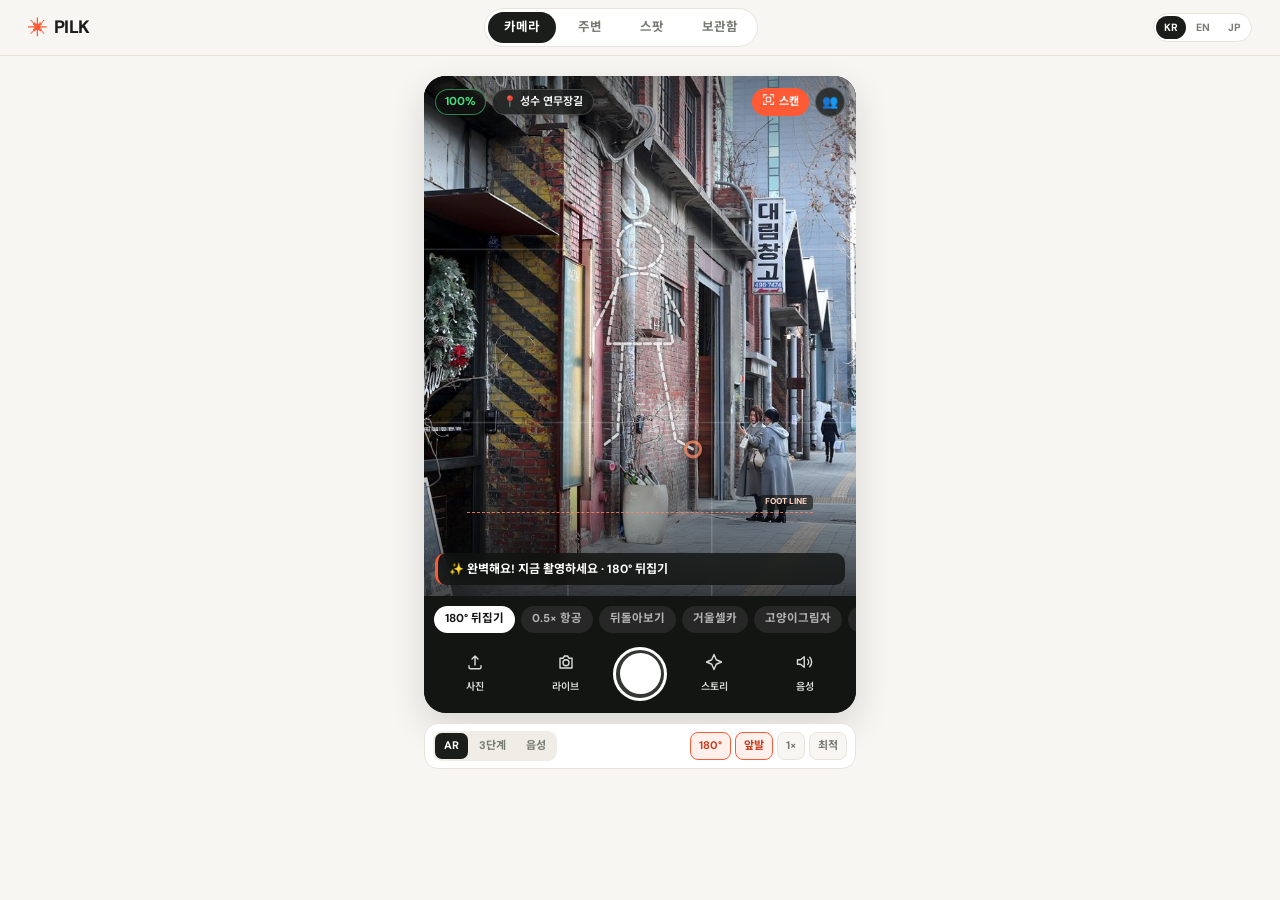
==== commit efd423f6: "4탭 페이지 분리 및 심플 모바일 디자인" ====
--- a/v005/index.html
+++ b/v005/index.html
@@ -3,40 +3,42 @@
 <head>
   <meta charset="UTF-8">
   <meta name="viewport" content="width=device-width, initial-scale=1, viewport-fit=cover">
-  <meta name="theme-color" content="#141714">
-  <meta name="description" content="PILK — Picture It Like Korean. 실시간 한국식 AR 포토 코칭 & 배경 인식 주변 핫플 추천.">
+  <meta name="theme-color" content="#f7f6f2">
+  <meta name="description" content="PILK — Picture It Like Korean. 실시간 한국식 포토 코칭 & 주변 추천.">
   <title>PILK — Picture It Like Korean</title>
   <link rel="preconnect" href="https://fonts.googleapis.com">
   <link rel="preconnect" href="https://fonts.gstatic.com" crossorigin>
   <link href="https://fonts.googleapis.com/css2?family=DM+Sans:wght@500;600;700;800&family=Noto+Sans+JP:wght@500;700&family=Noto+Sans+KR:wght@500;700;800&display=swap" rel="stylesheet">
-  <link rel="stylesheet" href="style.css?v=3">
+  <link rel="stylesheet" href="style.css?v=4">
 </head>
 <body>
 
 <header class="app-bar">
-  <a href="#director" class="brand" aria-label="PILK">
+  <button type="button" class="brand" data-tab="camera" aria-label="PILK">
     <span class="brand-mark">✳</span>
     <span class="brand-name">PILK</span>
-    <span class="brand-tag" data-t="tagline"></span>
-  </a>
-  <div class="bar-right">
-    <div class="lang-pill" role="group" aria-label="Language">
-      <button type="button" id="lang-ko" class="selected" aria-pressed="true">KR</button>
-      <button type="button" id="lang-en" aria-pressed="false">EN</button>
-      <button type="button" id="lang-ja" aria-pressed="false">JP</button>
-    </div>
-    <button type="button" class="icon-badge-btn" id="openSaved" aria-label="Saved">
-      <span data-icon="bookmark"></span>
-      <span class="count-dot" id="saveCount">0</span>
-    </button>
+  </button>
+
+  <!-- Desktop top tab bar (hidden on mobile where bottom tab bar is used) -->
+  <nav class="desktop-tabs" aria-label="Pages">
+    <button type="button" class="dtab active" data-tab="camera" data-t="tabCam"></button>
+    <button type="button" class="dtab" data-tab="nearby" data-t="tabNearby"></button>
+    <button type="button" class="dtab" data-tab="spots" data-t="tabSpots"></button>
+    <button type="button" class="dtab" data-tab="saved" data-t="tabSaved"></button>
+  </nav>
+
+  <div class="lang-pill" role="group" aria-label="Language">
+    <button type="button" id="lang-ko" class="selected" aria-pressed="true">KR</button>
+    <button type="button" id="lang-en" aria-pressed="false">EN</button>
+    <button type="button" id="lang-ja" aria-pressed="false">JP</button>
   </div>
 </header>
 
-<main class="app-main">
-  <!-- CAMERA-FIRST WORKSPACE -->
-  <section class="studio-wrap" id="director">
-    <!-- LEFT / TOP: VIEWFINDER + ATTACHED SHUTTER BAR -->
-    <div class="camera-shell">
+<main class="pages-shell">
+
+  <!-- ==================== PAGE 1: CAMERA (DEFAULT, ZERO-SCROLL) ==================== -->
+  <section class="tab-page active" id="page-camera" data-page="camera">
+    <div class="camera-card">
       <div class="viewfinder" id="viewfinderStage">
         <img id="stageBgImg" src="assets/places/seongsu.jpg" alt="Scene">
         <video id="stageVideo" autoplay playsinline muted></video>
@@ -49,21 +51,22 @@
         <!-- Minimal Top Overlay -->
         <div class="vf-top">
           <div class="vf-top-left">
-            <span class="match-pill" id="vfMatchPill"><strong id="vfMatchScore">96%</strong></span>
-            <button type="button" class="spot-pill" id="vfSpotPill">📍 <span id="vfSpotName">성수 연무장길</span></button>
+            <span class="match-pill" id="vfMatchPill"><strong id="vfMatchScore">100%</strong></span>
+            <button type="button" class="spot-pill" data-tab="spots">📍 <span id="vfSpotName">성수 연무장길</span></button>
           </div>
           <div class="vf-top-right">
-            <span class="tilt-pill" id="vfTiltReadout">0°</span>
-            <button type="button" class="glass-icon-btn" id="helperModeBtn" aria-label="10s Helper Card">👥</button>
-            <button type="button" class="glass-icon-btn" id="toggleSettingsBtn" aria-label="Settings">⚙️</button>
+            <button type="button" class="scan-pill-btn" id="vfScanBtn">
+              <span data-icon="scan"></span><span data-t="scanAction"></span>
+            </button>
+            <button type="button" class="glass-btn" id="helperModeBtn" aria-label="10s Helper Card">👥</button>
           </div>
         </div>
 
-        <!-- Mode B: Ultra-short 3-pill strip (visible only in Mode B) -->
+        <!-- Mode B: 3 tiny pills -->
         <div class="vf-steps hidden" id="vfModeBStrip"></div>
 
-        <!-- Single-Line Live Coaching Cue -->
-        <div class="vf-cue" id="vfDirectiveBar">
+        <!-- Single-Line Live Cue -->
+        <div class="vf-cue">
           <p id="vfDirText"></p>
         </div>
 
@@ -76,96 +79,74 @@
         </div>
       </div>
 
-      <!-- Native-style Shutter Bar -->
+      <!-- Integrated Pose Strip (dark sleek bar) -->
+      <div class="dark-pose-strip" id="poseStrip"></div>
+
+      <!-- Integrated Shutter Bar -->
       <div class="shutter-bar">
-        <label class="shutter-side-btn" for="uploadSceneInput">
+        <label class="shutter-btn-side" for="uploadSceneInput">
           <span data-icon="upload"></span><small data-t="dockPhoto"></small>
         </label>
         <input type="file" id="uploadSceneInput" accept="image/jpeg,image/png,image/webp" class="sr-only">
 
-        <button type="button" class="shutter-side-btn" id="toggleCamBtn">
+        <button type="button" class="shutter-btn-side" id="toggleCamBtn">
           <span data-icon="camera"></span><small id="toggleCamLabel" data-t="dockCamOn"></small>
         </button>
 
-        <button type="button" class="shutter-circle" id="shutterBtn" aria-label="Snap Photo"><span></span></button>
-
-        <button type="button" class="shutter-side-btn" id="exportStoryBtn">
+        <button type="button" class="shutter-circle" id="shutterBtn" aria-label="Capture"><span></span></button>
+
+        <button type="button" class="shutter-btn-side" id="exportStoryBtn">
           <span data-icon="spark"></span><small data-t="dockStory"></small>
         </button>
 
-        <button type="button" class="shutter-side-btn" id="speakCueBtn">
+        <button type="button" class="shutter-btn-side" id="speakCueBtn">
           <span data-icon="volume"></span><small data-t="dockVoice"></small>
         </button>
       </div>
     </div>
 
-    <!-- RIGHT / BELOW: COMPACT PILLS + AI NEARBY CAROUSEL -->
-    <div class="controls-col">
-      <!-- Compact Control Strip -->
-      <div class="compact-card">
-        <!-- Row 1: Mode Segmented + Quick Toggles -->
-        <div class="seg-row">
-          <div class="seg-group" role="tablist">
-            <button type="button" class="seg-btn selected" data-mode="A" data-t="modeA"></button>
-            <button type="button" class="seg-btn" data-mode="B" data-t="modeB"></button>
-            <button type="button" class="seg-btn" data-mode="C" data-t="modeC"></button>
-          </div>
-          <div class="lens-seg" role="group" aria-label="Lens">
-            <button type="button" class="lens-btn" data-lens="0.5×">0.5×</button>
-            <button type="button" class="lens-btn selected" data-lens="1×">1×</button>
-            <button type="button" class="lens-btn" data-lens="2×">2×</button>
-          </div>
-        </div>
-
-        <!-- Row 2: Swipeable Korean Framing Switches (Flip / Front Foot / Distance) -->
-        <div class="pill-scroll">
-          <button type="button" class="ctrl-pill active" id="btnFlip180">🔄 <span data-t="flipBtn"></span></button>
-          <button type="button" class="ctrl-pill active" id="btnFrontFoot">🦶 <span data-t="footBtn"></span></button>
-          <span class="pill-divider" aria-hidden="true"></span>
-          <button type="button" class="dist-pill" data-dist="-1" data-t="distClose"></button>
-          <button type="button" class="dist-pill selected" data-dist="0" data-t="distBest"></button>
-          <button type="button" class="dist-pill" data-dist="1" data-t="distFar"></button>
-        </div>
-
-        <!-- Row 3: Swipeable 6 K-Pose Chips -->
-        <div class="pill-scroll pose-strip" id="poseStrip"></div>
-
-        <!-- Collapsible Settings (Hidden by default) -->
-        <div class="settings-drawer hidden" id="settingsDrawer">
-          <label class="drawer-range">
-            <span data-t="opacityLabel"></span>
-            <input type="range" id="opacitySlider" min="15" max="100" value="72">
-            <b id="opacityVal">72%</b>
-          </label>
-          <label class="drawer-check">
-            <input type="checkbox" id="gridToggle" checked>
-            <span data-t="gridLabel"></span>
-          </label>
-        </div>
-      </div>
-
-      <!-- Compact AI Scene Scan & Horizontal Nearby Partner Carousel -->
-      <div class="compact-card nearby-card" id="scanCard">
-        <div class="nearby-head">
-          <div class="nearby-title-wrap">
-            <span class="ai-dot"></span>
-            <strong id="scanSpotTitle">성수 연무장길</strong>
-            <span class="light-tag" id="scanLightTag"></span>
-          </div>
-          <button type="button" class="scan-mini-btn" id="runScanBtn">
-            <span data-icon="scan"></span><span data-t="scanBtn"></span>
-          </button>
-        </div>
-        <div class="nearby-carousel" id="nearbyList"></div>
-      </div>
-    </div>
-  </section>
-
-  <!-- 44 SPOTS CLEAN PHOTO GRID -->
-  <section class="spots-section" id="discover">
-    <div class="spots-top-row">
-      <h2 data-t="spotsTitle"></h2>
-      <label class="search-mini">
+    <!-- ONE Single Minimal Utility Bar Below Camera -->
+    <div class="quick-bar">
+      <div class="mini-seg" role="tablist">
+        <button type="button" class="mseg selected" data-mode="A" data-t="modeA"></button>
+        <button type="button" class="mseg" data-mode="B" data-t="modeB"></button>
+        <button type="button" class="mseg" data-mode="C" data-t="modeC"></button>
+      </div>
+      <div class="quick-toggles">
+        <button type="button" class="qchip active" id="btnFlip180"><span data-t="flipShort"></span></button>
+        <button type="button" class="qchip active" id="btnFrontFoot"><span data-t="footShort"></span></button>
+        <button type="button" class="qchip" id="btnLensCycle">1×</button>
+        <button type="button" class="qchip" id="btnDistCycle">최적</button>
+      </div>
+    </div>
+  </section>
+
+  <!-- ==================== PAGE 2: NEARBY & LOCAL COUPONS ==================== -->
+  <section class="tab-page" id="page-nearby" data-page="nearby">
+    <div class="page-head">
+      <h1 data-t="nearbyHeading"></h1>
+      <button type="button" class="btn primary sm" id="rescanBtn">
+        <span data-icon="scan"></span><span data-t="rescanBtn"></span>
+      </button>
+    </div>
+
+    <div class="current-spot-banner">
+      <img id="nearbyThumb" src="assets/places/seongsu.jpg" alt="">
+      <div class="banner-text">
+        <b id="scanSpotTitle">성수 연무장길</b>
+        <small id="scanLightTag">자연광 · 180° · 1×</small>
+      </div>
+      <span class="ai-pill">AI</span>
+    </div>
+
+    <div class="nearby-stack" id="nearbyList"></div>
+  </section>
+
+  <!-- ==================== PAGE 3: 44 KOREA SPOTS ==================== -->
+  <section class="tab-page" id="page-spots" data-page="spots">
+    <div class="page-head">
+      <h1 data-t="spotsHeading"></h1>
+      <label class="search-pill">
         <span data-icon="search"></span>
         <input id="searchInput" type="search" data-placeholder="searchPlaceholder">
       </label>
@@ -185,21 +166,59 @@
     </div>
     <p class="empty-msg hidden" id="emptySearch" data-t="emptySearch"></p>
   </section>
+
+  <!-- ==================== PAGE 4: SAVED & SETTINGS ==================== -->
+  <section class="tab-page" id="page-saved" data-page="saved">
+    <div class="page-head">
+      <h1 data-t="savedHeading"></h1>
+    </div>
+
+    <div id="savedContent"></div>
+
+    <div class="settings-card">
+      <h3 data-t="settingsTitle"></h3>
+      <label class="setting-row">
+        <span data-t="opacityLabel"></span>
+        <div class="range-wrap">
+          <input type="range" id="opacitySlider" min="15" max="100" value="72">
+          <b id="opacityVal">72%</b>
+        </div>
+      </label>
+      <label class="setting-row">
+        <span data-t="gridLabel"></span>
+        <input type="checkbox" id="gridToggle" checked>
+      </label>
+    </div>
+
+    <div class="settings-card">
+      <h3 data-t="infoTitle"></h3>
+      <button type="button" class="info-link-row" id="openStrategyModalBtn">
+        <span data-t="footerStrategy"></span><span>↗</span>
+      </button>
+      <button type="button" class="info-link-row" id="openCreditsBtn">
+        <span data-t="footerCredits"></span><span>↗</span>
+      </button>
+    </div>
+  </section>
+
 </main>
 
-<footer class="mini-footer">
-  <span>✳ PILK v005</span>
-  <div class="footer-btns">
-    <button type="button" id="openStrategyModalBtn" data-t="footerStrategy"></button>
-    <button type="button" id="openCreditsBtn" data-t="footerCredits"></button>
-  </div>
-</footer>
-
-<nav class="mobile-nav" aria-label="Bottom Navigation">
-  <a href="#director" class="active"><span data-icon="camera"></span><span data-t="navCam"></span></a>
-  <button type="button" id="mobileScanBtn"><span data-icon="scan"></span><span data-t="navScan"></span></button>
-  <a href="#discover"><span data-icon="search"></span><span data-t="navSpots"></span></a>
-  <button type="button" id="mobileSavedBtn"><span data-icon="bookmark"></span><span data-t="navSaved"></span></button>
+<!-- FIXED BOTTOM TAB BAR (MOBILE) -->
+<nav class="bottom-tabs" aria-label="App Navigation">
+  <button type="button" class="btab active" data-tab="camera">
+    <span data-icon="camera"></span><span data-t="tabCam"></span>
+  </button>
+  <button type="button" class="btab" data-tab="nearby">
+    <span class="tab-icon-wrap"><span data-icon="pin"></span><i class="notif-dot hidden" id="nearbyDot"></i></span>
+    <span data-t="tabNearby"></span>
+  </button>
+  <button type="button" class="btab" data-tab="spots">
+    <span data-icon="search"></span><span data-t="tabSpots"></span>
+  </button>
+  <button type="button" class="btab" data-tab="saved">
+    <span class="tab-icon-wrap"><span data-icon="bookmark"></span><b class="tab-badge hidden" id="saveCount">0</b></span>
+    <span data-t="tabSaved"></span>
+  </button>
 </nav>
 
 <dialog id="modal">
@@ -209,8 +228,8 @@
 
 <div id="toast" role="status" aria-live="polite"></div>
 
-<script src="spots-data.js?v=3"></script>
-<script src="pilk-data.js?v=3"></script>
-<script src="app.js?v=3"></script>
+<script src="spots-data.js?v=4"></script>
+<script src="pilk-data.js?v=4"></script>
+<script src="app.js?v=4"></script>
 </body>
 </html>
--- a/v005/style.css
+++ b/v005/style.css
@@ -1,29 +1,24 @@
-/* PILK v005 — Mobile-First Compact Camera UI */
+/* PILK v005 — Minimal 4-Tab Native App UI */
 :root {
-  --bg: #f6f4ef;
+  --bg: #f7f6f2;
   --surface: #ffffff;
-  --soft: #eeebe3;
-  --dark: #141714;
-  --ink: #1c1f1b;
-  --muted: #6e7269;
-  --line: #e4e0d6;
+  --soft: #efede6;
+  --dark: #131513;
+  --ink: #1a1d1a;
+  --muted: #767a72;
+  --line: #e7e4dc;
   --coral: #ff5a36;
-  --coral-soft: #fff0eb;
+  --coral-soft: #fff0ec;
   --mint: #22c55e;
-  --mint-soft: #e9faef;
-  --radius: 16px;
+  --mint-soft: #eafbf0;
 }
 
 * { box-sizing: border-box; -webkit-tap-highlight-color: transparent; }
-html { width: 100%; max-width: 100%; overflow-x: clip; scroll-behavior: smooth; scroll-padding-top: 60px; }
-body {
-  margin: 0;
-  width: 100%; max-width: 100%; overflow-x: clip;
-  background: var(--bg);
-  color: var(--ink);
+html, body {
+  margin: 0; width: 100%; max-width: 100%; overflow-x: clip;
+  background: var(--bg); color: var(--ink);
   font-family: 'DM Sans', 'Noto Sans KR', 'Noto Sans JP', -apple-system, sans-serif;
-  font-size: 13.5px;
-  line-height: 1.45;
+  font-size: 13.5px; line-height: 1.45;
   -webkit-font-smoothing: antialiased;
 }
 button, input { font: inherit; color: inherit; }
@@ -35,28 +30,22 @@
   overflow: hidden; clip: rect(0, 0, 0, 0); white-space: nowrap;
 }
 svg.icon {
-  width: 17px; height: 17px; fill: none; stroke: currentColor;
-  stroke-width: 1.9; stroke-linecap: round; stroke-linejoin: round; flex-shrink: 0;
-}
-
-/* SLIM APP BAR (52px) */
+  width: 18px; height: 18px; fill: none; stroke: currentColor;
+  stroke-width: 1.85; stroke-linecap: round; stroke-linejoin: round; flex-shrink: 0;
+}
+
+/* TOP BAR (50px minimal) */
 .app-bar {
   position: sticky; top: 0; z-index: 30;
-  width: 100%; max-width: 100vw;
-  height: 52px; padding: 0 12px;
-  background: rgba(246, 244, 239, 0.94);
-  backdrop-filter: blur(12px);
+  width: 100%; max-width: 100vw; height: 50px; padding: 0 14px;
+  background: rgba(247, 246, 242, 0.94); backdrop-filter: blur(12px);
   border-bottom: 1px solid var(--line);
-  display: flex; align-items: center; justify-content: space-between; gap: 8px;
-}
-.brand { display: inline-flex; align-items: center; gap: 6px; min-width: 0; }
+  display: flex; align-items: center; justify-content: space-between; gap: 10px;
+}
+.brand { display: inline-flex; align-items: center; gap: 6px; padding: 0; }
 .brand-mark { color: var(--coral); font-size: 20px; line-height: 1; }
 .brand-name { font-size: 18px; font-weight: 800; letter-spacing: -0.6px; }
-.brand-tag {
-  display: none; font-size: 12px; color: var(--muted); font-weight: 500;
-  margin-left: 8px; padding-left: 10px; border-left: 1px solid var(--line);
-}
-.bar-right { display: flex; align-items: center; gap: 8px; }
+.desktop-tabs { display: none; }
 .lang-pill {
   display: flex; background: var(--surface); border: 1px solid var(--line);
   border-radius: 99px; padding: 2px; gap: 2px;
@@ -66,41 +55,25 @@
   border-radius: 99px; color: var(--muted);
 }
 .lang-pill button.selected { background: var(--ink); color: #fff; }
-.icon-badge-btn {
-  position: relative; width: 34px; height: 34px; border-radius: 50%;
-  background: var(--surface); border: 1px solid var(--line);
-  display: grid; place-items: center;
-}
-.count-dot {
-  position: absolute; top: -3px; right: -3px;
-  min-width: 16px; height: 16px; padding: 0 4px; border-radius: 99px;
-  background: var(--coral); color: #fff; font-size: 9.5px; font-weight: 800;
-  display: grid; place-items: center;
-}
-
-/* MAIN CONTAINER (Mobile-first padding) */
-.app-main {
-  width: 100%; max-width: 1120px; margin: 0 auto;
-  padding: 10px 12px 84px;
-}
-
-/* STUDIO LAYOUT (Mobile: single column camera-first — minmax(0,1fr) prevents Grid blowout!) */
-.studio-wrap {
-  display: grid; grid-template-columns: minmax(0, 1fr); gap: 10px; width: 100%;
-}
-
-/* CAMERA SHELL (Viewfinder + Attached Shutter Bar) */
-.camera-shell {
-  min-width: 0; width: 100%; max-width: 100%;
-  background: var(--dark);
-  border-radius: 20px;
-  overflow: hidden;
-  box-shadow: 0 12px 32px rgba(20, 23, 20, 0.16);
+
+/* PAGES SHELL */
+.pages-shell {
+  width: 100%; max-width: 480px; margin: 0 auto;
+  padding: 10px 12px calc(74px + env(safe-area-inset-bottom));
+}
+.tab-page { display: none; width: 100%; min-width: 0; }
+.tab-page.active { display: block; animation: fadeIn 0.16s ease; }
+@keyframes fadeIn { from { opacity: 0; transform: translateY(4px); } to { opacity: 1; transform: none; } }
+
+/* ==================== PAGE 1: CAMERA (ZERO-SCROLL FIT) ==================== */
+.camera-card {
+  width: 100%; background: var(--dark); border-radius: 22px; overflow: hidden;
+  box-shadow: 0 14px 36px rgba(19, 21, 19, 0.14);
 }
 .viewfinder {
   position: relative; width: 100%;
-  height: clamp(320px, 47dvh, 430px);
-  overflow: hidden; background: #101210;
+  height: clamp(320px, calc(100dvh - 280px), 520px);
+  overflow: hidden; background: #0f110f;
 }
 .viewfinder > img,
 .viewfinder > video {
@@ -110,94 +83,95 @@
 .viewfinder > video { display: none; }
 .viewfinder::after {
   content: ''; position: absolute; inset: 0; pointer-events: none;
-  background: linear-gradient(180deg, rgba(0,0,0,0.45) 0%, transparent 24%, transparent 66%, rgba(0,0,0,0.72) 100%);
+  background: linear-gradient(180deg, rgba(0,0,0,0.42) 0%, transparent 22%, transparent 68%, rgba(0,0,0,0.72) 100%);
 }
 
 /* Grid & Foot Line */
 .vf-grid {
   position: absolute; inset: 0; z-index: 2; pointer-events: none;
   background:
-    linear-gradient(to right, transparent 33.1%, rgba(255,255,255,0.22) 33.3%, transparent 33.6%, transparent 66.4%, rgba(255,255,255,0.22) 66.6%, transparent 66.9%),
-    linear-gradient(to bottom, transparent 33.1%, rgba(255,255,255,0.22) 33.3%, transparent 33.6%, transparent 66.4%, rgba(255,255,255,0.22) 66.6%, transparent 66.9%);
+    linear-gradient(to right, transparent 33.1%, rgba(255,255,255,0.2) 33.3%, transparent 33.6%, transparent 66.4%, rgba(255,255,255,0.2) 66.6%, transparent 66.9%),
+    linear-gradient(to bottom, transparent 33.1%, rgba(255,255,255,0.2) 33.3%, transparent 33.6%, transparent 66.4%, rgba(255,255,255,0.2) 66.6%, transparent 66.9%);
 }
 .vf-foot-line {
   position: absolute; left: 10%; right: 10%; bottom: 16%; z-index: 3;
-  border-bottom: 1.8px dashed rgba(255, 132, 96, 0.9); text-align: right; pointer-events: none;
+  border-bottom: 1.5px dashed rgba(255, 134, 98, 0.85); text-align: right; pointer-events: none;
 }
 .vf-foot-line span {
   display: inline-block; transform: translateY(-2px);
-  background: rgba(20, 23, 20, 0.65); color: #ffd4c4;
-  padding: 1px 6px; border-radius: 4px; font-size: 8.5px; font-weight: 800; letter-spacing: 0.8px;
-}
-
-/* AR Silhouette */
+  background: rgba(19, 21, 19, 0.65); color: #ffd4c4;
+  padding: 1px 6px; border-radius: 4px; font-size: 8.5px; font-weight: 800;
+}
+
+/* AR Overlay */
 .vf-overlay {
-  position: absolute; left: 18%; right: 18%; top: 15%; bottom: 14%;
+  position: absolute; left: 18%; right: 18%; top: 14%; bottom: 14%;
   z-index: 3; pointer-events: none; opacity: 0.72;
   transition: transform 0.22s ease, opacity 0.15s ease;
 }
-.vf-overlay svg { width: 100%; height: 100%; filter: drop-shadow(0 0 2px rgba(0,0,0,0.7)); }
+.vf-overlay svg { width: 100%; height: 100%; filter: drop-shadow(0 0 2px rgba(0,0,0,0.65)); }
 
 /* AI Scan Laser */
 .vf-scan-laser {
   position: absolute; left: 0; right: 0; height: 3px; z-index: 6;
   background: linear-gradient(90deg, transparent, #34d399, #ff5a36, #34d399, transparent);
-  box-shadow: 0 0 18px 4px rgba(52, 211, 153, 0.5);
-  animation: sweep 1s ease-in-out infinite;
+  box-shadow: 0 0 18px 4px rgba(52, 211, 153, 0.55);
+  animation: sweep 0.9s ease-in-out infinite;
 }
 @keyframes sweep { 0% { top: 8%; } 50% { top: 88%; } 100% { top: 8%; } }
 
-/* Minimal Top Overlay inside Viewfinder */
+/* Top HUD inside Viewfinder */
 .vf-top {
-  position: absolute; top: 10px; left: 10px; right: 10px; z-index: 5;
+  position: absolute; top: 11px; left: 11px; right: 11px; z-index: 5;
   display: flex; align-items: center; justify-content: space-between; gap: 6px;
 }
 .vf-top-left, .vf-top-right { display: flex; align-items: center; gap: 6px; min-width: 0; }
 .match-pill {
-  background: rgba(16, 18, 16, 0.78); backdrop-filter: blur(8px);
+  background: rgba(16, 18, 16, 0.76); backdrop-filter: blur(8px);
   border: 1px solid rgba(74, 222, 128, 0.55); border-radius: 99px;
-  padding: 4px 9px; font-size: 12px; color: #4ade80; font-weight: 800; flex-shrink: 0;
-}
-.match-pill.warn { border-color: rgba(251, 191, 36, 0.7); color: #fbbf24; }
+  padding: 4px 9px; font-size: 11.5px; color: #4ade80; font-weight: 800; flex-shrink: 0;
+}
+.match-pill.warn { border-color: rgba(251, 191, 36, 0.75); color: #fbbf24; }
 .spot-pill {
-  background: rgba(16, 18, 16, 0.68); backdrop-filter: blur(8px);
+  background: rgba(16, 18, 16, 0.65); backdrop-filter: blur(8px);
   border: 1px solid rgba(255,255,255,0.18); border-radius: 99px;
   padding: 4px 10px; color: #fff; font-size: 11px; font-weight: 600;
-  white-space: nowrap; overflow: hidden; text-overflow: ellipsis; max-width: 155px;
-}
-.tilt-pill {
-  background: rgba(16, 18, 16, 0.65); color: #4ade80;
-  border-radius: 99px; padding: 4px 7px; font-size: 10px; font-weight: 700;
-}
-.glass-icon-btn {
+  white-space: nowrap; overflow: hidden; text-overflow: ellipsis; max-width: 145px;
+}
+.scan-pill-btn {
+  display: inline-flex; align-items: center; gap: 4px;
+  background: var(--coral); color: #fff; border-radius: 99px;
+  padding: 5px 10px; font-size: 11px; font-weight: 700; flex-shrink: 0;
+}
+.scan-pill-btn svg { width: 13px; height: 13px; }
+.glass-btn {
   width: 30px; height: 30px; border-radius: 50%;
   background: rgba(16, 18, 16, 0.68); backdrop-filter: blur(8px);
   border: 1px solid rgba(255,255,255,0.2); font-size: 13px;
-  display: grid; place-items: center;
-}
-
-/* Mode B Compact 3-pill strip */
+  display: grid; place-items: center; flex-shrink: 0;
+}
+
+/* Mode B 3-Step Strip */
 .vf-steps {
-  position: absolute; left: 10px; right: 10px; bottom: 52px; z-index: 5;
+  position: absolute; left: 11px; right: 11px; bottom: 52px; z-index: 5;
   display: flex; gap: 5px;
 }
 .vf-step-pill {
   flex: 1; background: rgba(255,255,255,0.92); color: var(--ink);
-  border-radius: 8px; padding: 5px 6px; font-size: 10px; font-weight: 700;
-  text-align: center; line-height: 1.3;
+  border-radius: 8px; padding: 5px 6px; font-size: 10px; font-weight: 700; text-align: center;
 }
 .vf-step-pill b { color: var(--coral); margin-right: 3px; }
 
-/* Single-Line Coaching Cue */
+/* Single-Line Cue */
 .vf-cue {
-  position: absolute; left: 10px; right: 10px; bottom: 10px; z-index: 5;
-  background: rgba(16, 18, 16, 0.8); backdrop-filter: blur(8px);
+  position: absolute; left: 11px; right: 11px; bottom: 11px; z-index: 5;
+  background: rgba(16, 18, 16, 0.78); backdrop-filter: blur(8px);
   border-left: 3px solid var(--coral); border-radius: 10px;
   padding: 8px 11px; color: #fff;
 }
 .vf-cue p { margin: 0; font-size: 12px; font-weight: 700; line-height: 1.35; }
 
-/* 10s Helper Mode Full Overlay */
+/* 10s Helper Mode */
 .vf-helper {
   position: absolute; inset: 0; z-index: 9;
   background: rgba(18, 21, 18, 0.96); color: #fff;
@@ -206,7 +180,7 @@
 }
 .helper-chip {
   background: var(--coral); color: #fff; font-size: 10px; font-weight: 800;
-  padding: 4px 10px; border-radius: 99px; letter-spacing: 0.8px;
+  padding: 4px 10px; border-radius: 99px;
 }
 .vf-helper h3 { margin: 0; font-size: 17px; }
 .helper-box {
@@ -215,154 +189,126 @@
   font-size: 14.5px; font-weight: 700; line-height: 1.75; white-space: pre-line;
 }
 
-/* NATIVE SHUTTER BAR */
+/* Integrated Dark Pose Strip */
+.dark-pose-strip {
+  display: flex; align-items: center; gap: 6px;
+  overflow-x: auto; scrollbar-width: none;
+  padding: 10px 10px 4px; background: var(--dark);
+}
+.dark-pose-strip::-webkit-scrollbar { display: none; }
+.dpose {
+  flex-shrink: 0; padding: 5px 11px; border-radius: 99px;
+  font-size: 11.5px; font-weight: 700; color: rgba(255,255,255,0.65);
+  background: rgba(255,255,255,0.08); white-space: nowrap;
+}
+.dpose.selected { background: #fff; color: var(--dark); }
+
+/* Integrated Shutter Bar */
 .shutter-bar {
   display: grid; grid-template-columns: 1fr 1fr auto 1fr 1fr;
-  align-items: center; padding: 10px 8px; gap: 4px;
+  align-items: center; padding: 10px 8px 12px; gap: 4px;
   background: var(--dark); color: #fff;
 }
-.shutter-side-btn {
+.shutter-btn-side {
   display: flex; flex-direction: column; align-items: center; justify-content: center;
-  gap: 3px; padding: 6px 2px; border-radius: 10px; color: rgba(255,255,255,0.88);
-  cursor: pointer;
-}
-.shutter-side-btn small { font-size: 10px; font-weight: 600; }
-.shutter-side-btn.active { color: #4ade80; }
+  gap: 3px; padding: 6px 2px; border-radius: 10px; color: rgba(255,255,255,0.85); cursor: pointer;
+}
+.shutter-btn-side small { font-size: 10px; font-weight: 600; }
+.shutter-btn-side.active { color: #4ade80; }
 .shutter-circle {
-  width: 52px; height: 52px; border-radius: 50%;
-  border: 3px solid #fff; padding: 3.5px; background: rgba(255,255,255,0.15);
+  width: 54px; height: 54px; border-radius: 50%;
+  border: 3px solid #fff; padding: 3.5px; background: rgba(255,255,255,0.14);
   transition: transform 0.1s;
 }
 .shutter-circle span { display: block; width: 100%; height: 100%; border-radius: 50%; background: #fff; }
 .shutter-circle:active { transform: scale(0.92); }
 
-/* CONTROLS COLUMN */
-.controls-col {
-  display: grid; grid-template-columns: minmax(0, 1fr); gap: 10px;
-  align-content: start; min-width: 0; width: 100%;
-}
-.compact-card {
-  min-width: 0; width: 100%; max-width: 100%; overflow: hidden;
+/* ONE Minimal Utility Row Below Camera */
+.quick-bar {
+  margin-top: 10px;
+  display: flex; align-items: center; justify-content: space-between; gap: 8px;
   background: var(--surface); border: 1px solid var(--line);
-  border-radius: var(--radius); padding: 11px 12px;
-}
-
-/* Segmented Row */
-.seg-row { display: flex; align-items: center; justify-content: space-between; gap: 6px; margin-bottom: 9px; min-width: 0; }
-.seg-group {
-  display: flex; flex: 1; min-width: 0; background: var(--soft); border-radius: 10px; padding: 3px; gap: 2px;
-}
-.seg-btn {
-  flex: 1; min-width: 0; padding: 6px 4px; border-radius: 8px;
-  font-size: 11px; font-weight: 700; color: var(--muted); text-align: center; white-space: nowrap;
-}
-.seg-btn.selected { background: var(--ink); color: #fff; }
-.lens-seg {
-  display: flex; background: var(--soft); border-radius: 10px; padding: 3px; gap: 2px; flex-shrink: 0;
-}
-.lens-btn {
-  padding: 6px 7px; border-radius: 8px; font-size: 10.5px; font-weight: 700; color: var(--muted); white-space: nowrap;
-}
-.lens-btn.selected { background: var(--coral); color: #fff; }
-
-/* Horizontal Swipeable Pill Strips */
-.pill-scroll {
-  display: flex; align-items: center; gap: 6px;
-  overflow-x: auto; scrollbar-width: none; padding: 2px 0;
-}
-.pill-scroll::-webkit-scrollbar { display: none; }
-.ctrl-pill, .dist-pill, .pose-pill, .filter-chip {
-  flex-shrink: 0; padding: 6px 11px; border-radius: 99px;
-  font-size: 11.5px; font-weight: 700; border: 1px solid var(--line);
-  background: var(--bg); color: var(--muted); white-space: nowrap;
-}
-.ctrl-pill.active { background: var(--coral-soft); border-color: var(--coral); color: #c73c1c; }
-.dist-pill.selected { background: var(--ink); border-color: var(--ink); color: #fff; }
-.pill-divider { width: 1px; height: 18px; background: var(--line); flex-shrink: 0; margin: 0 2px; }
-
-.pose-strip { margin-top: 7px; padding-top: 7px; border-top: 1px solid var(--soft); }
-.pose-pill.selected { background: var(--ink); border-color: var(--ink); color: #fff; }
-
-/* Collapsible Settings Drawer */
-.settings-drawer {
-  margin-top: 9px; padding-top: 9px; border-top: 1px dashed var(--line);
-  display: flex; align-items: center; justify-content: space-between; gap: 12px; flex-wrap: wrap;
-}
-.drawer-range { display: flex; align-items: center; gap: 8px; flex: 1; font-size: 11.5px; font-weight: 600; color: var(--muted); }
-.drawer-range input { flex: 1; accent-color: var(--coral); }
-.drawer-check { display: inline-flex; align-items: center; gap: 6px; font-size: 11.5px; font-weight: 600; cursor: pointer; }
-.drawer-check input { accent-color: var(--coral); }
-
-/* NEARBY CAROUSEL CARD */
-.nearby-card { border-top: 3px solid var(--coral); }
-.nearby-head {
-  display: flex; align-items: center; justify-content: space-between; gap: 8px; margin-bottom: 9px;
-}
-.nearby-title-wrap { display: flex; align-items: center; gap: 6px; min-width: 0; flex-wrap: wrap; }
-.ai-dot { width: 7px; height: 7px; border-radius: 50%; background: var(--mint); flex-shrink: 0; }
-.nearby-title-wrap strong { font-size: 13.5px; font-weight: 800; }
-.light-tag {
-  font-size: 10.5px; font-weight: 600; color: var(--muted);
-  background: var(--soft); padding: 2px 7px; border-radius: 99px;
-}
-.scan-mini-btn {
-  display: inline-flex; align-items: center; gap: 4px;
-  padding: 5px 10px; border-radius: 99px;
-  background: var(--coral); color: #fff; font-size: 11px; font-weight: 700; flex-shrink: 0;
-}
-.scan-mini-btn svg { width: 13px; height: 13px; }
-
-.nearby-carousel {
-  display: flex; gap: 8px; overflow-x: auto; scrollbar-width: none;
-  scroll-snap-type: x mandatory; padding-bottom: 2px;
-}
-.nearby-carousel::-webkit-scrollbar { display: none; }
-.nearby-tile {
-  flex: 0 0 210px; scroll-snap-align: start;
-  background: var(--bg); border: 1px solid var(--line); border-radius: 12px;
-  padding: 10px; display: flex; flex-direction: column; gap: 4px;
-}
-.tile-meta { display: flex; align-items: center; justify-content: space-between; font-size: 10px; font-weight: 700; }
-.tile-cat { color: var(--coral); background: var(--coral-soft); padding: 2px 6px; border-radius: 5px; }
-.tile-walk { color: var(--muted); }
-.nearby-tile b { font-size: 12.5px; white-space: nowrap; overflow: hidden; text-overflow: ellipsis; }
-.tile-deal { font-size: 11px; color: #1d6b3c; font-weight: 600; line-height: 1.3; }
-.tile-actions { display: flex; gap: 5px; margin-top: auto; padding-top: 6px; }
-.coupon-btn {
-  flex: 1; padding: 6px 8px; border-radius: 7px;
-  background: var(--ink); color: #fff; font-size: 10.5px; font-weight: 700;
-}
-.coupon-btn.claimed { background: var(--mint-soft); color: #15803d; }
-.switch-mini {
-  padding: 6px 8px; border-radius: 7px; background: var(--surface);
-  border: 1px solid var(--line); font-size: 10.5px; font-weight: 700; color: var(--ink);
-}
-
-/* SPOTS PHOTO GRID */
-.spots-section { margin-top: 22px; }
-.spots-top-row {
-  display: flex; align-items: center; justify-content: space-between; gap: 10px; margin-bottom: 10px;
-}
-.spots-top-row h2 { margin: 0; font-size: 17px; font-weight: 800; letter-spacing: -0.4px; }
-.search-mini {
+  border-radius: 14px; padding: 7px 8px;
+}
+.mini-seg {
+  display: flex; background: var(--soft); border-radius: 9px; padding: 2px; gap: 2px; flex-shrink: 0;
+}
+.mseg {
+  padding: 5px 9px; border-radius: 7px; font-size: 11px; font-weight: 700; color: var(--muted); white-space: nowrap;
+}
+.mseg.selected { background: var(--ink); color: #fff; }
+.quick-toggles {
+  display: flex; align-items: center; gap: 4px; overflow-x: auto; scrollbar-width: none;
+}
+.quick-toggles::-webkit-scrollbar { display: none; }
+.qchip {
+  flex-shrink: 0; padding: 5px 8px; border-radius: 8px;
+  font-size: 11px; font-weight: 700; color: var(--muted);
+  background: var(--bg); border: 1px solid var(--line); white-space: nowrap;
+}
+.qchip.active { background: var(--coral-soft); border-color: var(--coral); color: #c73c1c; }
+
+/* ==================== SHARED PAGE HEADER ==================== */
+.page-head {
+  display: flex; align-items: center; justify-content: space-between; gap: 10px;
+  margin: 4px 0 14px;
+}
+.page-head h1 { margin: 0; font-size: 20px; font-weight: 800; letter-spacing: -0.5px; }
+
+/* ==================== PAGE 2: NEARBY ==================== */
+.current-spot-banner {
+  display: flex; align-items: center; gap: 12px;
+  background: var(--surface); border: 1px solid var(--line); border-radius: 16px;
+  padding: 10px 12px; margin-bottom: 14px;
+}
+.current-spot-banner img { width: 52px; height: 52px; border-radius: 11px; object-fit: cover; flex-shrink: 0; }
+.banner-text { min-width: 0; flex: 1; }
+.banner-text b { display: block; font-size: 14.5px; }
+.banner-text small { color: var(--muted); font-size: 11.5px; }
+.ai-pill {
+  background: var(--mint-soft); color: #15803d; font-size: 10px; font-weight: 800;
+  padding: 4px 8px; border-radius: 99px;
+}
+
+.nearby-stack { display: grid; gap: 12px; }
+.nearby-item-card {
+  background: var(--surface); border: 1px solid var(--line); border-radius: 16px;
+  padding: 15px; display: flex; flex-direction: column; gap: 6px;
+}
+.nearby-meta { display: flex; align-items: center; justify-content: space-between; font-size: 11px; font-weight: 700; }
+.nearby-cat { background: var(--coral-soft); color: var(--coral); padding: 3px 8px; border-radius: 6px; }
+.nearby-walk { color: var(--muted); }
+.nearby-item-card b { font-size: 15px; }
+.nearby-deal { font-size: 12.5px; color: #166534; font-weight: 600; }
+.nearby-btns { display: flex; gap: 8px; margin-top: 6px; }
+
+/* ==================== PAGE 3: SPOTS ==================== */
+.search-pill {
   display: flex; align-items: center; gap: 6px;
   background: var(--surface); border: 1px solid var(--line);
-  border-radius: 99px; padding: 6px 11px; width: 175px;
-}
-.search-mini svg { width: 14px; height: 14px; color: var(--muted); }
-.search-mini input { border: 0; background: none; outline: none; width: 100%; font-size: 12px; }
-
-.filter-row { margin-bottom: 12px; }
+  border-radius: 99px; padding: 7px 12px; width: 185px;
+}
+.search-pill svg { width: 14px; height: 14px; color: var(--muted); }
+.search-pill input { border: 0; background: none; outline: none; width: 100%; font-size: 12px; }
+
+.pill-scroll {
+  display: flex; gap: 6px; overflow-x: auto; scrollbar-width: none; margin-bottom: 14px;
+}
+.pill-scroll::-webkit-scrollbar { display: none; }
+.filter-chip {
+  flex-shrink: 0; padding: 7px 12px; border-radius: 99px;
+  font-size: 12px; font-weight: 700; border: 1px solid var(--line);
+  background: var(--surface); color: var(--muted); white-space: nowrap;
+}
 .filter-chip.selected { background: var(--ink); border-color: var(--ink); color: #fff; }
-.chip-n { opacity: 0.65; margin-left: 3px; font-size: 10px; }
+.chip-n { opacity: 0.65; margin-left: 3px; font-size: 10.5px; }
 
 .spot-grid {
   display: grid; grid-template-columns: repeat(2, minmax(0, 1fr)); gap: 10px; width: 100%;
 }
 .spot-card {
-  min-width: 0; width: 100%;
-  background: var(--surface); border: 1px solid var(--line); border-radius: 14px;
-  overflow: hidden; display: flex; flex-direction: column;
+  min-width: 0; background: var(--surface); border: 1px solid var(--line);
+  border-radius: 14px; overflow: hidden; display: flex; flex-direction: column;
 }
 .spot-photo-btn {
   position: relative; width: 100%; aspect-ratio: 4 / 3; padding: 0;
@@ -371,76 +317,100 @@
 .spot-photo-btn img { width: 100%; height: 100%; object-fit: cover; display: block; }
 .spot-badge {
   position: absolute; top: 7px; left: 7px;
-  background: rgba(20, 23, 20, 0.72); color: #fff;
-  font-size: 9.5px; font-weight: 700; padding: 3px 6px; border-radius: 5px;
+  background: rgba(19, 21, 19, 0.72); color: #fff;
+  font-size: 9.5px; font-weight: 700; padding: 2px 6px; border-radius: 5px;
 }
 .spot-save {
   position: absolute; top: 7px; right: 7px;
   width: 28px; height: 28px; border-radius: 50%;
-  background: rgba(255,255,255,0.9); display: grid; place-items: center;
+  background: rgba(255,255,255,0.92); display: grid; place-items: center;
 }
 .spot-save svg { width: 14px; height: 14px; }
 .spot-save.is-saved { color: var(--coral); }
 .spot-save.is-saved svg { fill: rgba(255, 90, 54, 0.25); }
-
 .spot-foot {
   padding: 9px 10px; display: flex; align-items: center; justify-content: space-between; gap: 6px;
 }
 .spot-meta-btn { text-align: left; min-width: 0; padding: 0; flex: 1; }
-.spot-meta-btn b {
-  display: block; font-size: 13px; font-weight: 800;
-  white-space: nowrap; overflow: hidden; text-overflow: ellipsis;
-}
-.spot-meta-btn small {
-  display: block; font-size: 10.5px; color: var(--muted);
-  white-space: nowrap; overflow: hidden; text-overflow: ellipsis;
-}
+.spot-meta-btn b { display: block; font-size: 13px; font-weight: 800; white-space: nowrap; overflow: hidden; text-overflow: ellipsis; }
+.spot-meta-btn small { display: block; font-size: 10.5px; color: var(--muted); white-space: nowrap; overflow: hidden; text-overflow: ellipsis; }
 .spot-info-btn {
   width: 26px; height: 26px; border-radius: 50%; background: var(--soft);
-  color: var(--muted); font-size: 12px; font-weight: 800; flex-shrink: 0;
-  display: grid; place-items: center;
-}
-
-.more-wrap { text-align: center; margin-top: 14px; }
-.empty-msg { text-align: center; color: var(--muted); padding: 28px 0; }
+  color: var(--muted); font-size: 11.5px; font-weight: 800; flex-shrink: 0; display: grid; place-items: center;
+}
+.more-wrap { text-align: center; margin-top: 16px; }
+.empty-msg { text-align: center; color: var(--muted); padding: 28px 0; font-size: 13px; }
+
+/* ==================== PAGE 4: SAVED & SETTINGS ==================== */
+.saved-group { margin-bottom: 18px; }
+.saved-group h3 { margin: 0 0 8px; font-size: 13px; font-weight: 800; color: var(--muted); }
+.saved-list { display: grid; gap: 8px; }
+.saved-row {
+  display: flex; align-items: center; justify-content: space-between; gap: 10px;
+  background: var(--surface); border: 1px solid var(--line); border-radius: 13px; padding: 12px;
+}
+.saved-row b { display: block; font-size: 13.5px; }
+.saved-row small { color: var(--muted); font-size: 11.5px; }
+
+.settings-card {
+  background: var(--surface); border: 1px solid var(--line); border-radius: 16px;
+  padding: 14px 16px; margin-top: 14px;
+}
+.settings-card h3 { margin: 0 0 10px; font-size: 13px; font-weight: 800; color: var(--muted); }
+.setting-row {
+  display: flex; align-items: center; justify-content: space-between; gap: 12px;
+  padding: 9px 0; border-top: 1px solid var(--soft); font-size: 13px; font-weight: 600; cursor: pointer;
+}
+.setting-row:first-of-type { border-top: 0; padding-top: 2px; }
+.range-wrap { display: flex; align-items: center; gap: 8px; }
+.range-wrap input { width: 110px; accent-color: var(--coral); }
+.setting-row input[type="checkbox"] { width: 18px; height: 18px; accent-color: var(--coral); }
+.info-link-row {
+  width: 100%; display: flex; align-items: center; justify-content: space-between;
+  padding: 10px 0; border-top: 1px solid var(--soft); font-size: 13px; font-weight: 600;
+}
+.info-link-row:first-of-type { border-top: 0; padding-top: 2px; }
 
 /* BUTTONS */
 .btn {
   display: inline-flex; align-items: center; justify-content: center; gap: 6px;
-  padding: 10px 16px; border-radius: 10px; font-size: 12.5px; font-weight: 700;
-}
-.btn.sm { padding: 8px 14px; font-size: 12px; }
+  padding: 10px 16px; border-radius: 10px; font-size: 12.5px; font-weight: 700; white-space: nowrap;
+}
+.btn.sm { padding: 7px 12px; font-size: 11.5px; border-radius: 9px; }
 .btn.primary { background: var(--coral); color: #fff; }
+.btn.dark { background: var(--ink); color: #fff; }
 .btn.outline { background: var(--surface); border: 1px solid #d5cfc2; color: var(--ink); }
-
-/* MINI FOOTER */
-.mini-footer {
-  max-width: 1120px; margin: 0 auto; padding: 14px 16px 86px;
-  border-top: 1px solid var(--line); color: var(--muted); font-size: 11.5px;
-  display: flex; align-items: center; justify-content: space-between;
-}
-.footer-btns { display: flex; gap: 14px; }
-.footer-btns button { font-weight: 700; color: var(--ink); font-size: 11.5px; }
-
-/* MOBILE BOTTOM NAV (4 clean tabs) */
-.mobile-nav {
+.btn.claimed { background: var(--mint-soft); color: #15803d; }
+
+/* FIXED BOTTOM TAB BAR (MOBILE) */
+.bottom-tabs {
   position: fixed; left: 0; right: 0; bottom: 0; z-index: 35;
   width: 100%; max-width: 100vw;
-  background: rgba(255, 255, 255, 0.96); backdrop-filter: blur(12px);
+  background: rgba(255, 255, 255, 0.96); backdrop-filter: blur(14px);
   border-top: 1px solid var(--line);
   display: grid; grid-template-columns: repeat(4, minmax(0, 1fr));
   padding: 7px 6px max(7px, env(safe-area-inset-bottom));
 }
-.mobile-nav a, .mobile-nav button {
+.btab {
   display: flex; flex-direction: column; align-items: center; justify-content: center;
   gap: 3px; font-size: 10px; font-weight: 700; color: var(--muted);
 }
-.mobile-nav .active { color: var(--coral); }
-
-/* MODAL SHEET */
+.btab.active { color: var(--coral); }
+.tab-icon-wrap { position: relative; display: inline-flex; }
+.notif-dot {
+  position: absolute; top: -2px; right: -4px; width: 7px; height: 7px;
+  border-radius: 50%; background: var(--coral);
+}
+.tab-badge {
+  position: absolute; top: -5px; right: -9px; min-width: 15px; height: 15px; padding: 0 3px;
+  border-radius: 99px; background: var(--coral); color: #fff; font-size: 9px; font-weight: 800;
+  display: grid; place-items: center;
+}
+
+/* MODAL */
 dialog {
   border: 0; border-radius: 18px; padding: 0; background: var(--bg); color: var(--ink);
-  width: min(680px, calc(100% - 22px)); max-height: 88dvh;
+  width: min(520px, calc(100% - 24px)); max-height: 86dvh;
   box-shadow: 0 24px 70px rgba(0,0,0,0.28);
 }
 dialog::backdrop { background: rgba(15, 18, 15, 0.65); backdrop-filter: blur(5px); }
@@ -457,41 +427,34 @@
   border-radius: 10px; padding: 11px 12px; margin: 12px 0; font-size: 12.5px; line-height: 1.55;
 }
 .modal-actions { display: flex; flex-wrap: wrap; gap: 8px; margin-top: 14px; }
-.saved-list { display: grid; gap: 8px; margin-top: 10px; }
-.saved-item {
-  display: flex; align-items: center; justify-content: space-between; gap: 10px;
-  background: var(--surface); border: 1px solid var(--line); border-radius: 11px; padding: 10px 12px;
-}
-.saved-item b { display: block; font-size: 13px; }
-.saved-item small { color: var(--muted); font-size: 11px; }
 .strategy-table { width: 100%; border-collapse: collapse; margin: 10px 0; font-size: 12px; }
 .strategy-table th, .strategy-table td { border: 1px solid var(--line); padding: 8px; text-align: left; }
 .strategy-table th { background: var(--soft); }
 
 /* TOAST */
 #toast {
-  position: fixed; left: 50%; bottom: 68px; transform: translate(-50%, 14px);
+  position: fixed; left: 50%; bottom: 72px; transform: translate(-50%, 12px);
   background: var(--dark); color: #fff; padding: 9px 16px; border-radius: 99px;
   font-size: 12px; font-weight: 700; opacity: 0; pointer-events: none; z-index: 99;
   transition: opacity 0.18s, transform 0.18s; max-width: 90vw; text-align: center;
 }
 #toast.show { opacity: 1; transform: translate(-50%, 0); }
 
-/* DESKTOP ENHANCEMENT (>= 860px) */
+/* DESKTOP (>= 860px) */
 @media (min-width: 860px) {
-  .app-bar { height: 58px; padding: 0 28px; }
-  .brand-tag { display: inline; }
-  .app-main { padding: 18px 24px 40px; }
-  .studio-wrap {
-    grid-template-columns: minmax(0, 440px) minmax(0, 1fr);
-    gap: 18px; align-items: start;
+  .app-bar { height: 56px; padding: 0 28px; }
+  .desktop-tabs {
+    display: flex; align-items: center; gap: 6px;
+    background: var(--surface); border: 1px solid var(--line); border-radius: 99px; padding: 3px;
   }
-  .viewfinder { height: auto; aspect-ratio: 4 / 5; max-height: 540px; }
-  .nearby-carousel { display: grid; grid-template-columns: minmax(0, 1fr); overflow: visible; }
-  .nearby-tile { flex: none; }
+  .dtab {
+    padding: 6px 16px; border-radius: 99px; font-size: 12.5px; font-weight: 700; color: var(--muted);
+  }
+  .dtab.active { background: var(--ink); color: #fff; }
+  .pages-shell { padding: 20px 24px 40px; }
+  #page-spots.active { max-width: 920px; margin: 0 auto; }
+  .pages-shell.wide-mode { max-width: 960px; }
   .spot-grid { grid-template-columns: repeat(4, minmax(0, 1fr)); gap: 14px; }
-  .search-mini { width: 240px; }
-  .mobile-nav { display: none; }
-  .mini-footer { padding-bottom: 28px; }
-  #toast { bottom: 24px; }
-}
+  .bottom-tabs { display: none; }
+  #toast { bottom: 26px; }
+}
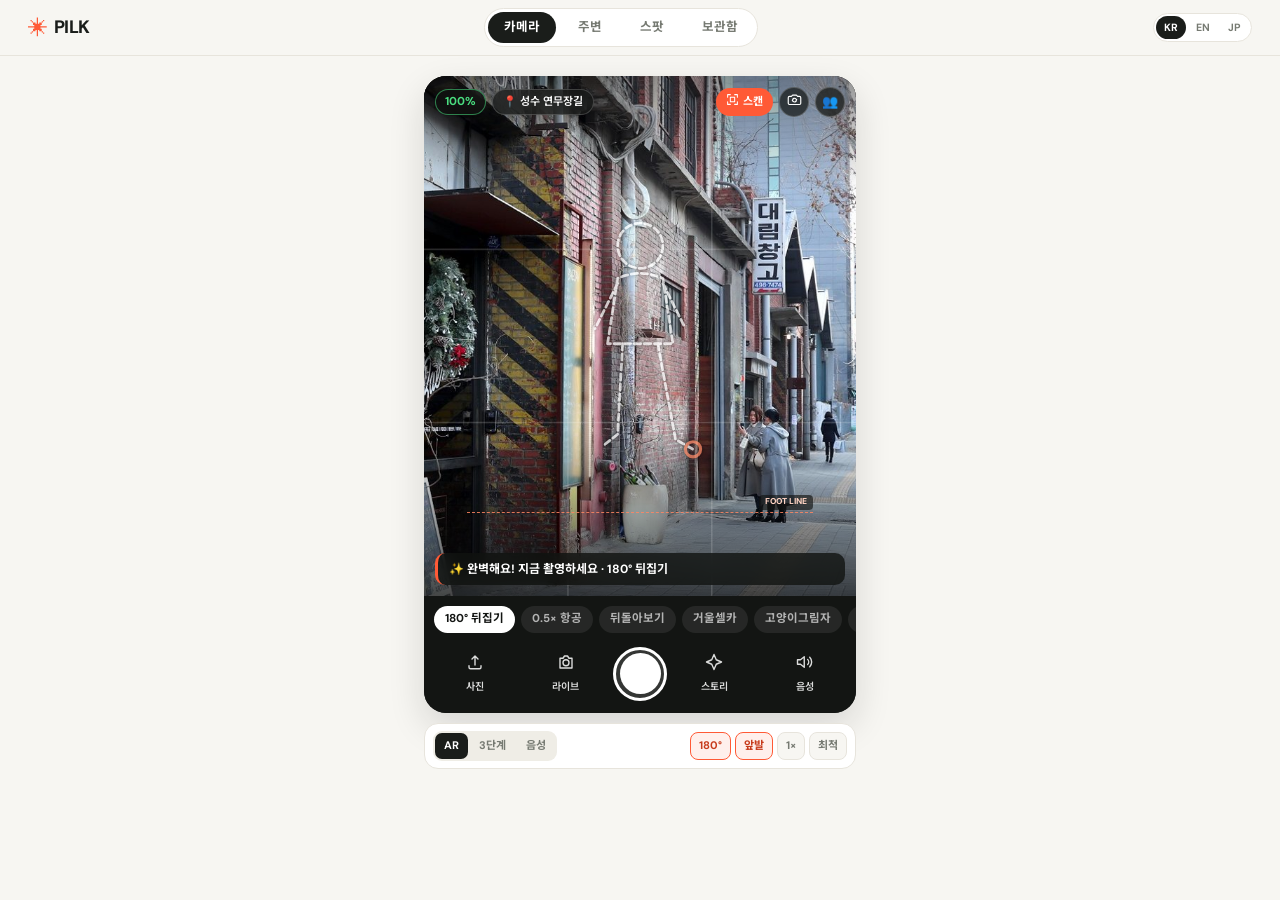
==== commit 266600fa: "카메라 전면/후면 전환, 주변 지도, 인스타/틱톡 카테고리 추가" ====
--- a/v005/index.html
+++ b/v005/index.html
@@ -9,7 +9,7 @@
   <link rel="preconnect" href="https://fonts.googleapis.com">
   <link rel="preconnect" href="https://fonts.gstatic.com" crossorigin>
   <link href="https://fonts.googleapis.com/css2?family=DM+Sans:wght@500;600;700;800&family=Noto+Sans+JP:wght@500;700&family=Noto+Sans+KR:wght@500;700;800&display=swap" rel="stylesheet">
-  <link rel="stylesheet" href="style.css?v=4">
+  <link rel="stylesheet" href="style.css?v=6">
 </head>
 <body>
 
@@ -58,6 +58,9 @@
             <button type="button" class="scan-pill-btn" id="vfScanBtn">
               <span data-icon="scan"></span><span data-t="scanAction"></span>
             </button>
+            <button type="button" class="glass-btn" id="switchFacingBtn" aria-label="Switch front/rear camera">
+              <span data-icon="flipcam"></span>
+            </button>
             <button type="button" class="glass-btn" id="helperModeBtn" aria-label="10s Helper Card">👥</button>
           </div>
         </div>
@@ -137,6 +140,14 @@
         <small id="scanLightTag">자연광 · 180° · 1×</small>
       </div>
       <span class="ai-pill">AI</span>
+    </div>
+
+    <div class="nearby-map-card">
+      <iframe id="nearbyMapFrame" title="Nearby Spot Map" loading="lazy" referrerpolicy="no-referrer-when-downgrade" allowfullscreen></iframe>
+      <div class="map-bar">
+        <span class="map-label" id="nearbyMapLabel">📍 성수 연무장길</span>
+        <a class="map-ext-link" id="nearbyMapLink" href="#" target="_blank" rel="noopener noreferrer" data-t="openBigMap"></a>
+      </div>
     </div>
 
     <div class="nearby-stack" id="nearbyList"></div>
@@ -154,7 +165,8 @@
 
     <div class="pill-scroll filter-row">
       <button type="button" class="filter-chip selected" data-filter="all"><span data-t="filterAll"></span></button>
-      <button type="button" class="filter-chip" data-filter="local"><span data-t="filterLocal"></span></button>
+      <button type="button" class="filter-chip" data-filter="insta"><span data-t="filterInsta"></span></button>
+      <button type="button" class="filter-chip" data-filter="tiktok"><span data-t="filterTiktok"></span></button>
       <button type="button" class="filter-chip" data-filter="drama"><span data-t="filterDrama"></span></button>
       <button type="button" class="filter-chip" data-filter="heritage"><span data-t="filterHeritage"></span></button>
       <button type="button" class="filter-chip" data-filter="nature"><span data-t="filterNature"></span></button>
@@ -228,8 +240,8 @@
 
 <div id="toast" role="status" aria-live="polite"></div>
 
-<script src="spots-data.js?v=4"></script>
-<script src="pilk-data.js?v=4"></script>
-<script src="app.js?v=4"></script>
+<script src="spots-data.js?v=6"></script>
+<script src="pilk-data.js?v=6"></script>
+<script src="app.js?v=6"></script>
 </body>
 </html>
--- a/v005/style.css
+++ b/v005/style.css
@@ -81,6 +81,7 @@
   object-fit: cover; transition: transform 0.22s ease;
 }
 .viewfinder > video { display: none; }
+.viewfinder > video.is-mirrored { transform: scaleX(-1); }
 .viewfinder::after {
   content: ''; position: absolute; inset: 0; pointer-events: none;
   background: linear-gradient(180deg, rgba(0,0,0,0.42) 0%, transparent 22%, transparent 68%, rgba(0,0,0,0.72) 100%);
@@ -147,9 +148,11 @@
 .glass-btn {
   width: 30px; height: 30px; border-radius: 50%;
   background: rgba(16, 18, 16, 0.68); backdrop-filter: blur(8px);
-  border: 1px solid rgba(255,255,255,0.2); font-size: 13px;
-  display: grid; place-items: center; flex-shrink: 0;
-}
+  border: 1px solid rgba(255,255,255,0.2); color: #fff; font-size: 13px;
+  display: grid; place-items: center; flex-shrink: 0; transition: transform 0.25s ease;
+}
+.glass-btn svg { width: 15px; height: 15px; }
+.glass-btn.is-front { border-color: #4ade80; color: #4ade80; transform: rotate(180deg); }
 
 /* Mode B 3-Step Strip */
 .vf-steps {
@@ -269,6 +272,20 @@
   background: var(--mint-soft); color: #15803d; font-size: 10px; font-weight: 800;
   padding: 4px 8px; border-radius: 99px;
 }
+
+.nearby-map-card {
+  background: var(--surface); border: 1px solid var(--line); border-radius: 16px;
+  overflow: hidden; margin-bottom: 14px;
+}
+.nearby-map-card iframe {
+  display: block; width: 100%; height: 190px; border: 0; background: #e8e5dc;
+}
+.map-bar {
+  display: flex; align-items: center; justify-content: space-between; gap: 8px;
+  padding: 9px 13px; border-top: 1px solid var(--soft); font-size: 12px;
+}
+.map-label { font-weight: 700; white-space: nowrap; overflow: hidden; text-overflow: ellipsis; }
+.map-ext-link { color: var(--coral); font-weight: 700; white-space: nowrap; flex-shrink: 0; }
 
 .nearby-stack { display: grid; gap: 12px; }
 .nearby-item-card {
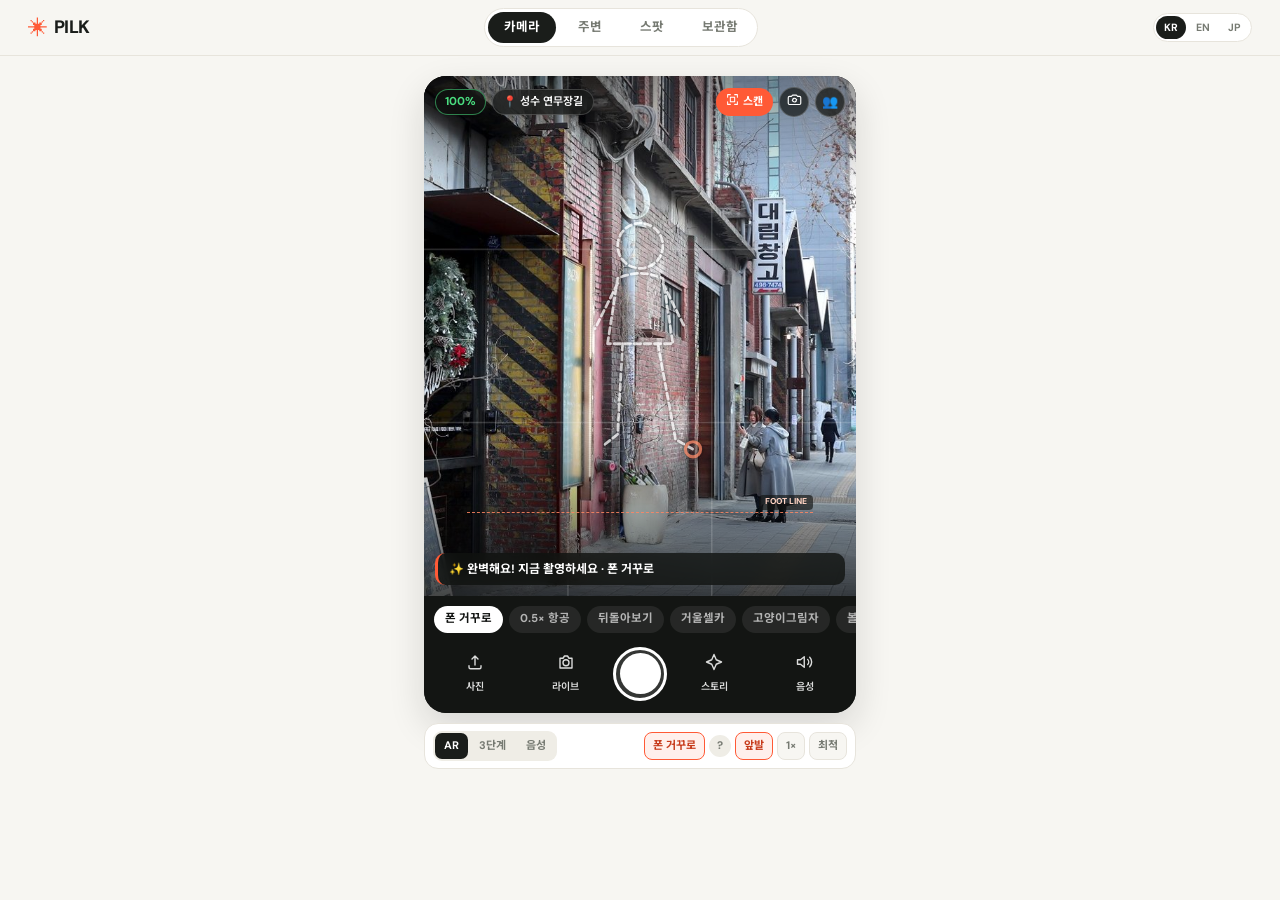
==== commit 91bf50c4: "폰 거꾸로 가이드, 모바일 음성코칭 수정, 쿠폰 예시 표기" ====
--- a/v005/index.html
+++ b/v005/index.html
@@ -9,7 +9,7 @@
   <link rel="preconnect" href="https://fonts.googleapis.com">
   <link rel="preconnect" href="https://fonts.gstatic.com" crossorigin>
   <link href="https://fonts.googleapis.com/css2?family=DM+Sans:wght@500;600;700;800&family=Noto+Sans+JP:wght@500;700&family=Noto+Sans+KR:wght@500;700;800&display=swap" rel="stylesheet">
-  <link rel="stylesheet" href="style.css?v=6">
+  <link rel="stylesheet" href="style.css?v=7">
 </head>
 <body>
 
@@ -117,6 +117,7 @@
       </div>
       <div class="quick-toggles">
         <button type="button" class="qchip active" id="btnFlip180"><span data-t="flipShort"></span></button>
+        <button type="button" class="qhelp" id="flipHelpBtn" aria-label="What is Flip Phone 180°?">?</button>
         <button type="button" class="qchip active" id="btnFrontFoot"><span data-t="footShort"></span></button>
         <button type="button" class="qchip" id="btnLensCycle">1×</button>
         <button type="button" class="qchip" id="btnDistCycle">최적</button>
@@ -151,6 +152,7 @@
     </div>
 
     <div class="nearby-stack" id="nearbyList"></div>
+    <p class="coupon-disclaimer" data-t="couponDisclaimer"></p>
   </section>
 
   <!-- ==================== PAGE 3: 44 KOREA SPOTS ==================== -->
@@ -240,8 +242,8 @@
 
 <div id="toast" role="status" aria-live="polite"></div>
 
-<script src="spots-data.js?v=6"></script>
-<script src="pilk-data.js?v=6"></script>
-<script src="app.js?v=6"></script>
+<script src="spots-data.js?v=7"></script>
+<script src="pilk-data.js?v=7"></script>
+<script src="app.js?v=7"></script>
 </body>
 </html>
--- a/v005/style.css
+++ b/v005/style.css
@@ -250,6 +250,32 @@
   background: var(--bg); border: 1px solid var(--line); white-space: nowrap;
 }
 .qchip.active { background: var(--coral-soft); border-color: var(--coral); color: #c73c1c; }
+.qhelp {
+  flex-shrink: 0; width: 22px; height: 22px; border-radius: 50%;
+  background: var(--soft); color: var(--muted); font-size: 11px; font-weight: 800;
+  display: grid; place-items: center;
+}
+.shutter-btn-side.is-speaking { color: #ff8c69; animation: pulseSpeak 0.8s ease-in-out infinite; }
+.vf-cue.is-speaking { border-left-color: #4ade80; box-shadow: 0 0 0 1px rgba(74, 222, 128, 0.45); }
+@keyframes pulseSpeak { 0%, 100% { opacity: 1; } 50% { opacity: 0.5; } }
+.coupon-disclaimer {
+  margin: 12px 4px 0; font-size: 11px; color: var(--muted); text-align: center;
+}
+.sample-tag {
+  display: inline-block; font-size: 10px; font-weight: 800;
+  background: var(--soft); color: var(--muted); padding: 1px 5px; border-radius: 4px; margin-right: 4px;
+}
+.flip-compare {
+  display: grid; grid-template-columns: 1fr 1fr; gap: 10px; margin: 14px 0;
+}
+.flip-box {
+  background: var(--surface); border: 1px solid var(--line); border-radius: 13px;
+  padding: 12px 10px; text-align: center;
+}
+.flip-box.good { background: var(--coral-soft); border-color: #ffc5b4; }
+.flip-box svg { width: 72px; height: 92px; display: block; margin: 0 auto 8px; }
+.flip-box b { display: block; font-size: 12px; margin-bottom: 3px; }
+.flip-box small { display: block; font-size: 11px; color: var(--muted); line-height: 1.4; }
 
 /* ==================== SHARED PAGE HEADER ==================== */
 .page-head {
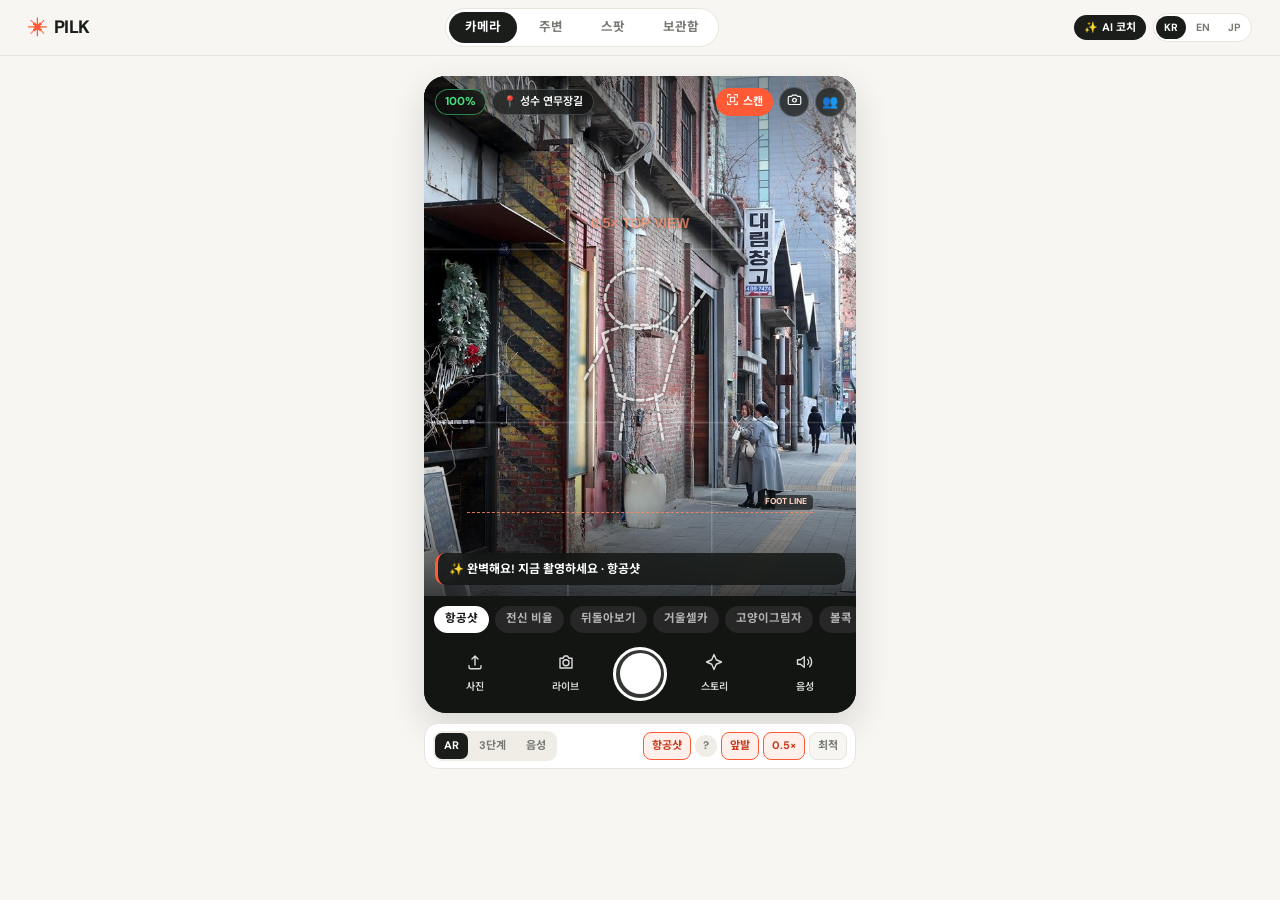
==== commit 43d931d7: "Upstage Solar Pro AI 코치 채팅 추가, 항공샷 변경, 사업전략 요약 제거" ====
--- a/v005/index.html
+++ b/v005/index.html
@@ -9,7 +9,7 @@
   <link rel="preconnect" href="https://fonts.googleapis.com">
   <link rel="preconnect" href="https://fonts.gstatic.com" crossorigin>
   <link href="https://fonts.googleapis.com/css2?family=DM+Sans:wght@500;600;700;800&family=Noto+Sans+JP:wght@500;700&family=Noto+Sans+KR:wght@500;700;800&display=swap" rel="stylesheet">
-  <link rel="stylesheet" href="style.css?v=7">
+  <link rel="stylesheet" href="style.css?v=9">
 </head>
 <body>
 
@@ -27,10 +27,15 @@
     <button type="button" class="dtab" data-tab="saved" data-t="tabSaved"></button>
   </nav>
 
-  <div class="lang-pill" role="group" aria-label="Language">
-    <button type="button" id="lang-ko" class="selected" aria-pressed="true">KR</button>
-    <button type="button" id="lang-en" aria-pressed="false">EN</button>
-    <button type="button" id="lang-ja" aria-pressed="false">JP</button>
+  <div class="bar-right">
+    <button type="button" class="ai-trigger-btn" id="openChatBtn">
+      <span>✨</span><span data-t="aiBtn"></span>
+    </button>
+    <div class="lang-pill" role="group" aria-label="Language">
+      <button type="button" id="lang-ko" class="selected" aria-pressed="true">KR</button>
+      <button type="button" id="lang-en" aria-pressed="false">EN</button>
+      <button type="button" id="lang-ja" aria-pressed="false">JP</button>
+    </div>
   </div>
 </header>
 
@@ -206,9 +211,6 @@
 
     <div class="settings-card">
       <h3 data-t="infoTitle"></h3>
-      <button type="button" class="info-link-row" id="openStrategyModalBtn">
-        <span data-t="footerStrategy"></span><span>↗</span>
-      </button>
       <button type="button" class="info-link-row" id="openCreditsBtn">
         <span data-t="footerCredits"></span><span>↗</span>
       </button>
@@ -235,6 +237,38 @@
   </button>
 </nav>
 
+<!-- AI COACH BOTTOM SHEET (UPSTAGE SOLAR PRO) -->
+<div class="chat-backdrop hidden" id="chatBackdrop">
+  <section class="chat-sheet" id="chatSheet" role="dialog" aria-modal="true" aria-label="PILK AI Coach">
+    <div class="chat-head">
+      <div class="chat-head-left">
+        <span class="chat-spark">✨</span>
+        <div>
+          <b data-t="aiTitle"></b>
+          <small id="chatContextLine">📍 성수 연무장길</small>
+        </div>
+      </div>
+      <div class="chat-head-right">
+        <span class="model-pill" id="chatModelBadge">Solar Pro</span>
+        <button type="button" class="chat-close-btn" id="closeChatBtn" aria-label="Close">✕</button>
+      </div>
+    </div>
+
+    <div class="chat-messages" id="chatMessages"></div>
+
+    <div class="chat-chips" id="chatChips">
+      <button type="button" class="chat-chip" data-quick-q="aiChip1" data-t="aiChip1"></button>
+      <button type="button" class="chat-chip" data-quick-q="aiChip2" data-t="aiChip2"></button>
+      <button type="button" class="chat-chip" data-quick-q="aiChip3" data-t="aiChip3"></button>
+    </div>
+
+    <form class="chat-form" id="chatForm">
+      <input type="text" id="chatInput" data-placeholder="aiPlaceholder" autocomplete="off">
+      <button type="submit" class="chat-send-btn" id="chatSendBtn" data-t="aiSend"></button>
+    </form>
+  </section>
+</div>
+
 <dialog id="modal">
   <button type="button" class="modal-close" id="closeModal" aria-label="Close">✕</button>
   <div id="modalContent"></div>
@@ -242,8 +276,8 @@
 
 <div id="toast" role="status" aria-live="polite"></div>
 
-<script src="spots-data.js?v=7"></script>
-<script src="pilk-data.js?v=7"></script>
-<script src="app.js?v=7"></script>
+<script src="spots-data.js?v=9"></script>
+<script src="pilk-data.js?v=9"></script>
+<script src="app.js?v=9"></script>
 </body>
 </html>
--- a/v005/style.css
+++ b/v005/style.css
@@ -46,6 +46,13 @@
 .brand-mark { color: var(--coral); font-size: 20px; line-height: 1; }
 .brand-name { font-size: 18px; font-weight: 800; letter-spacing: -0.6px; }
 .desktop-tabs { display: none; }
+.bar-right { display: flex; align-items: center; gap: 7px; }
+.ai-trigger-btn {
+  display: inline-flex; align-items: center; gap: 4px;
+  background: var(--ink); color: #fff; border-radius: 99px;
+  padding: 5px 10px; font-size: 11px; font-weight: 700; white-space: nowrap;
+}
+.ai-trigger-btn:active { transform: scale(0.96); }
 .lang-pill {
   display: flex; background: var(--surface); border: 1px solid var(--line);
   border-radius: 99px; padding: 2px; gap: 2px;
@@ -449,6 +456,87 @@
   border-radius: 99px; background: var(--coral); color: #fff; font-size: 9px; font-weight: 800;
   display: grid; place-items: center;
 }
+
+/* AI COACH BOTTOM SHEET */
+.chat-backdrop {
+  position: fixed; inset: 0; z-index: 60;
+  background: rgba(15, 18, 15, 0.56); backdrop-filter: blur(4px);
+  display: flex; align-items: flex-end; justify-content: center;
+}
+.chat-sheet {
+  width: 100%; max-width: 480px; height: min(78dvh, 620px);
+  background: var(--bg); border-radius: 22px 22px 0 0;
+  display: flex; flex-direction: column; overflow: hidden;
+  box-shadow: 0 -16px 48px rgba(0, 0, 0, 0.22);
+  animation: sheetUp 0.2s ease;
+}
+@keyframes sheetUp { from { transform: translateY(28px); opacity: 0.6; } to { transform: none; opacity: 1; } }
+.chat-head {
+  padding: 13px 15px; background: var(--surface); border-bottom: 1px solid var(--line);
+  display: flex; align-items: center; justify-content: space-between; gap: 10px;
+}
+.chat-head-left { display: flex; align-items: center; gap: 9px; min-width: 0; }
+.chat-spark {
+  width: 32px; height: 32px; border-radius: 10px; background: var(--coral-soft);
+  display: grid; place-items: center; font-size: 16px; flex-shrink: 0;
+}
+.chat-head-left b { display: block; font-size: 14px; line-height: 1.25; }
+.chat-head-left small {
+  display: block; font-size: 11px; color: var(--muted);
+  white-space: nowrap; overflow: hidden; text-overflow: ellipsis; max-width: 185px;
+}
+.chat-head-right { display: flex; align-items: center; gap: 8px; flex-shrink: 0; }
+.model-pill {
+  font-size: 10px; font-weight: 800; padding: 3px 8px; border-radius: 99px;
+  background: var(--soft); color: var(--muted);
+}
+.model-pill.live { background: var(--mint-soft); color: #15803d; }
+.chat-close-btn {
+  width: 30px; height: 30px; border-radius: 50%; background: var(--soft);
+  font-weight: 800; font-size: 13px; display: grid; place-items: center;
+}
+.chat-messages {
+  flex: 1; overflow-y: auto; padding: 14px 14px 8px;
+  display: flex; flex-direction: column; gap: 10px;
+}
+.msg-bubble {
+  max-width: 86%; padding: 10px 13px; border-radius: 15px;
+  font-size: 13px; line-height: 1.55; word-break: break-word;
+}
+.msg-bubble.ai {
+  align-self: flex-start; background: var(--surface); border: 1px solid var(--line);
+  border-bottom-left-radius: 4px; color: var(--ink);
+}
+.msg-bubble.user {
+  align-self: flex-end; background: var(--coral); color: #fff;
+  border-bottom-right-radius: 4px; font-weight: 600;
+}
+.msg-bubble.typing { color: var(--muted); font-style: italic; }
+.chat-chips {
+  display: flex; gap: 6px; overflow-x: auto; scrollbar-width: none;
+  padding: 6px 12px 8px;
+}
+.chat-chips::-webkit-scrollbar { display: none; }
+.chat-chip {
+  flex-shrink: 0; padding: 6px 11px; border-radius: 99px;
+  background: var(--surface); border: 1px solid var(--line);
+  font-size: 11.5px; font-weight: 700; color: var(--ink); white-space: nowrap;
+}
+.chat-chip:active { background: var(--coral-soft); border-color: var(--coral); }
+.chat-form {
+  display: flex; gap: 8px; padding: 10px 12px max(10px, env(safe-area-inset-bottom));
+  background: var(--surface); border-top: 1px solid var(--line);
+}
+.chat-form input {
+  flex: 1; min-width: 0; border: 1px solid var(--line); background: var(--bg);
+  border-radius: 99px; padding: 9px 14px; font-size: 13px; outline: none;
+}
+.chat-form input:focus { border-color: var(--coral); }
+.chat-send-btn {
+  padding: 0 16px; border-radius: 99px; background: var(--ink); color: #fff;
+  font-size: 12.5px; font-weight: 700; flex-shrink: 0;
+}
+.chat-send-btn:disabled { opacity: 0.45; }
 
 /* MODAL */
 dialog {
